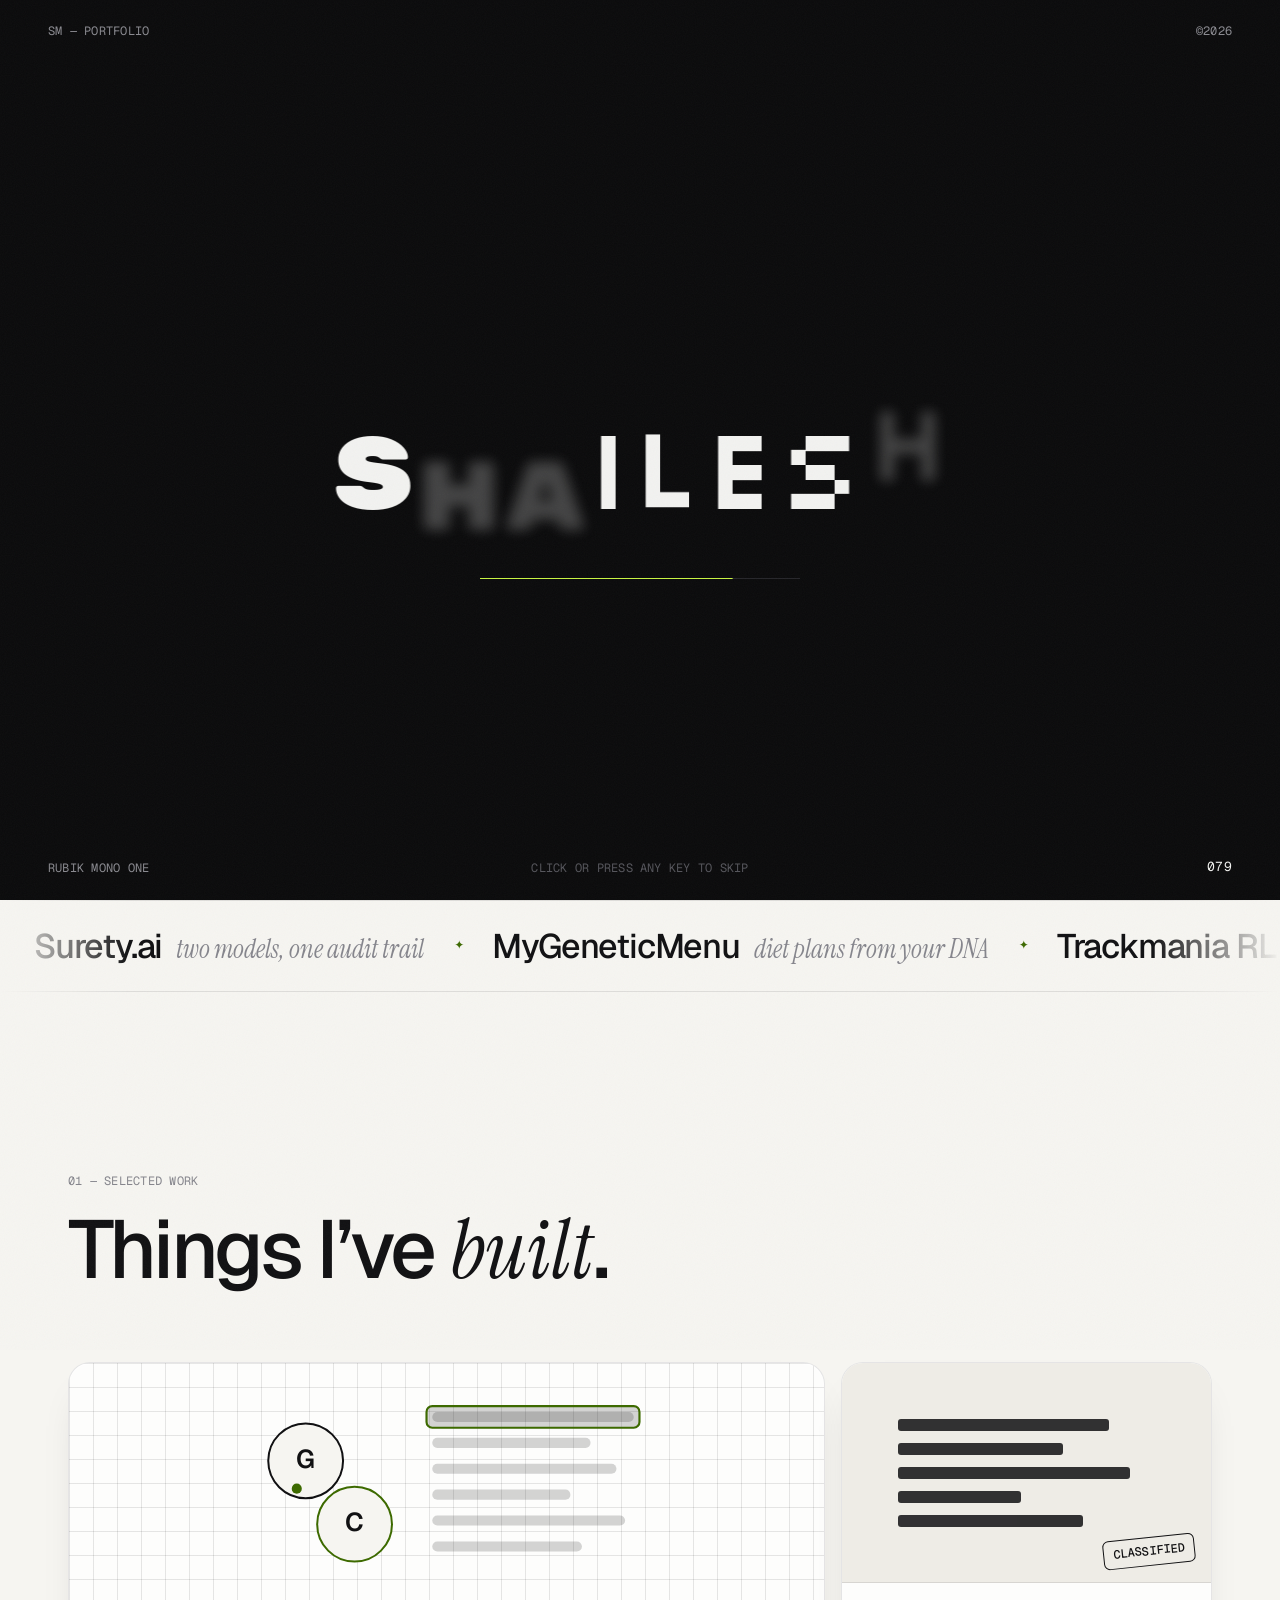
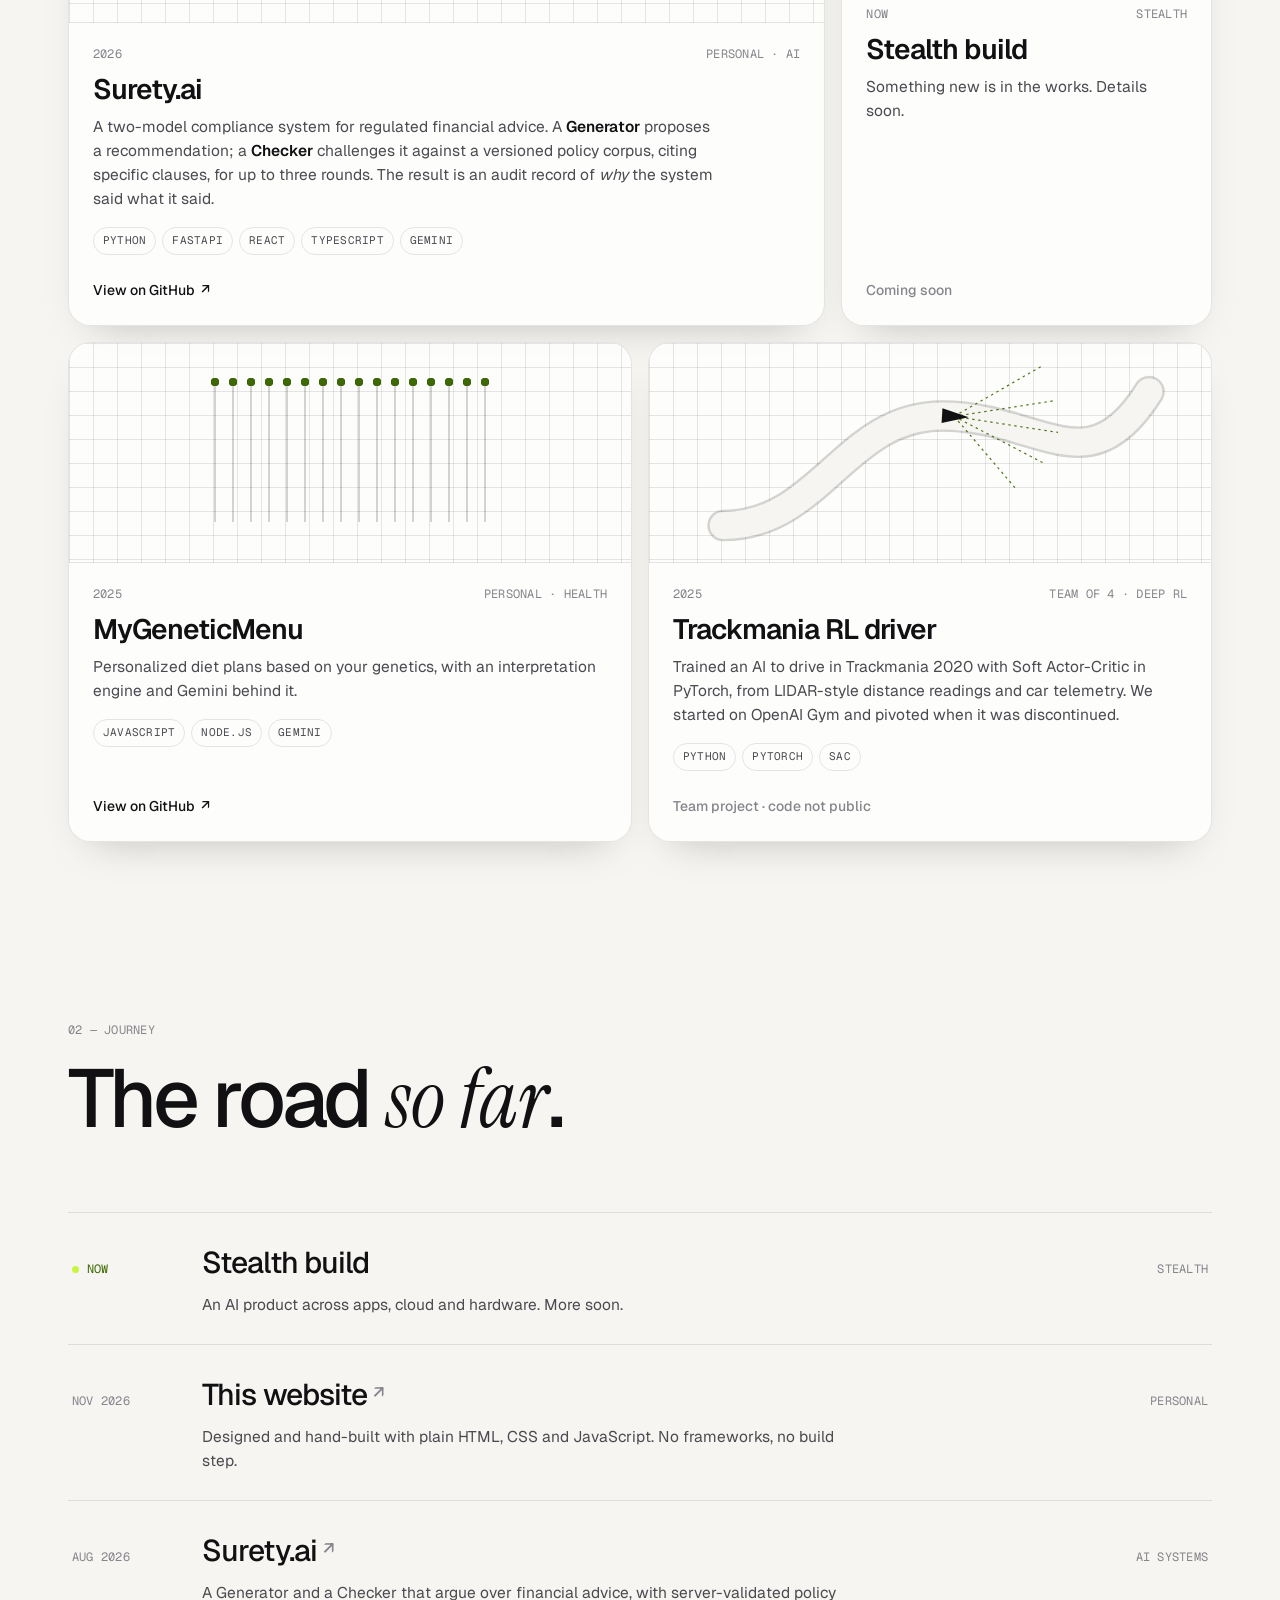
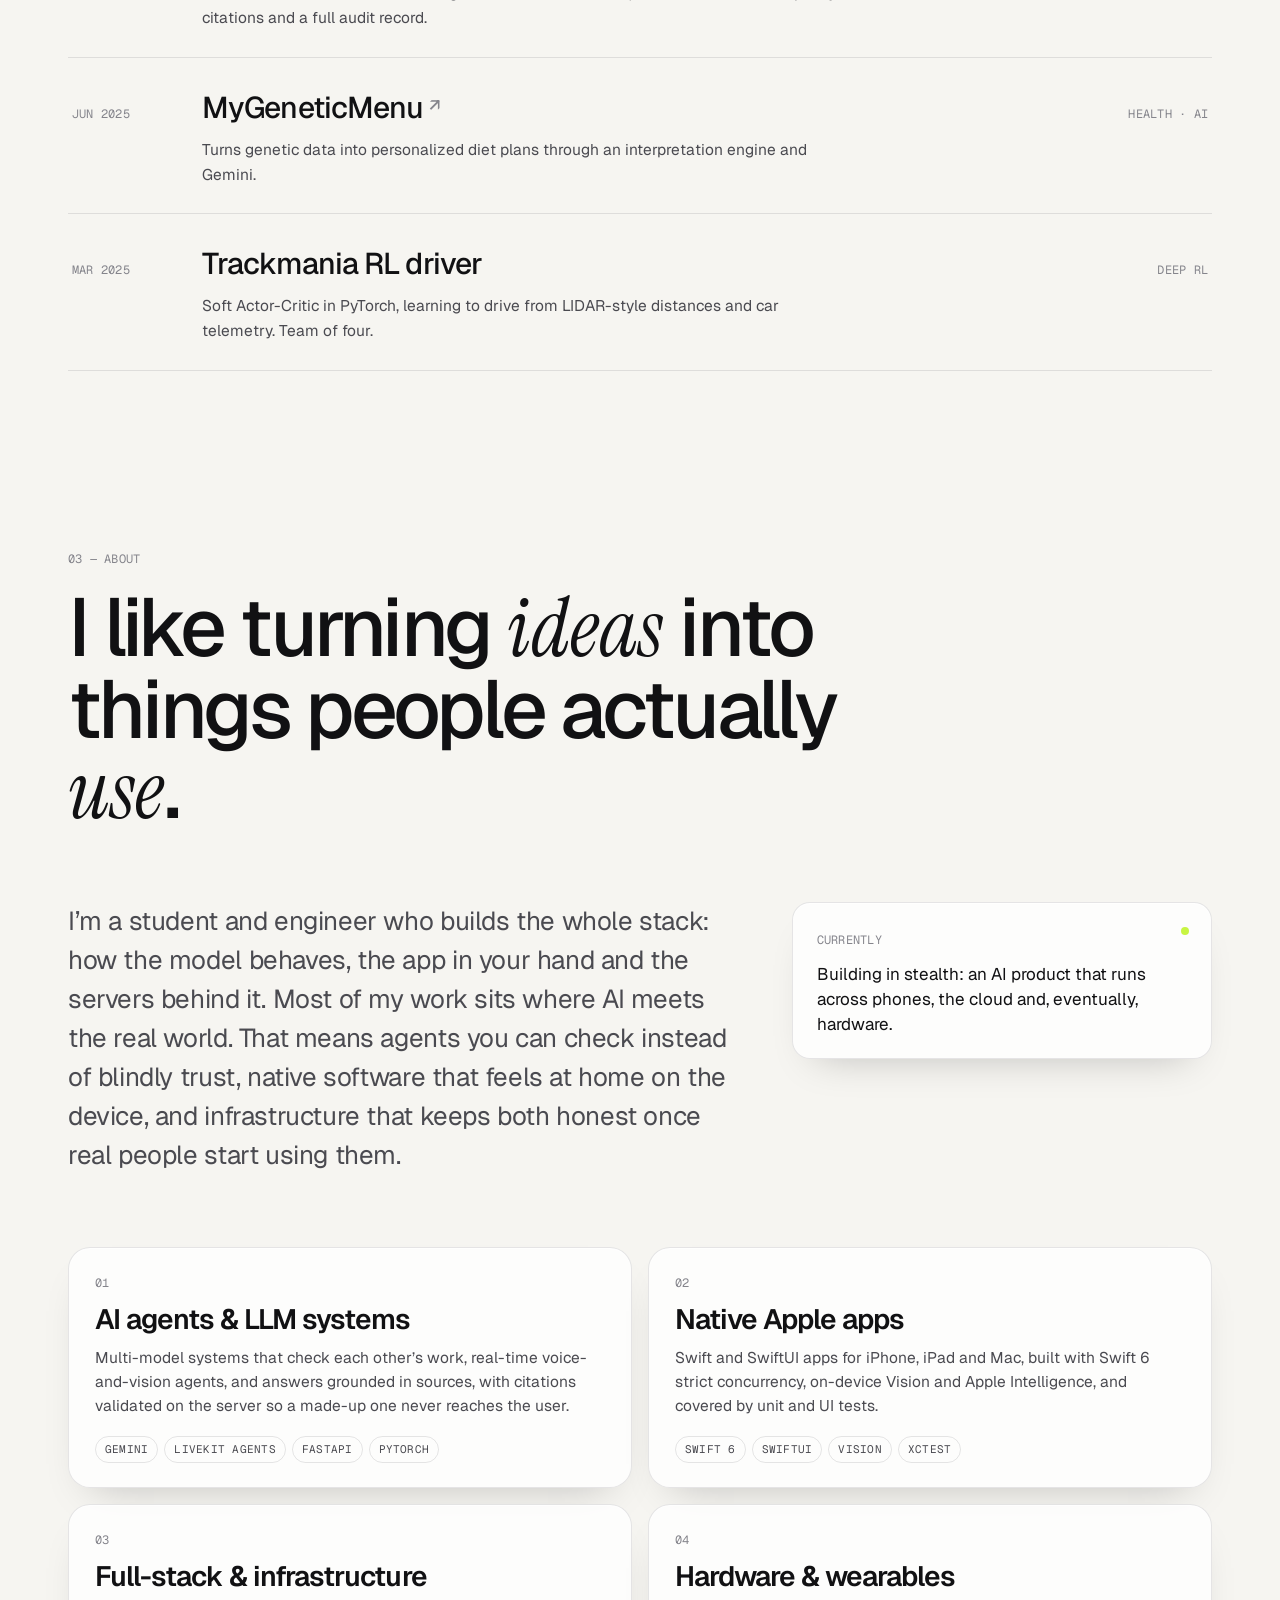
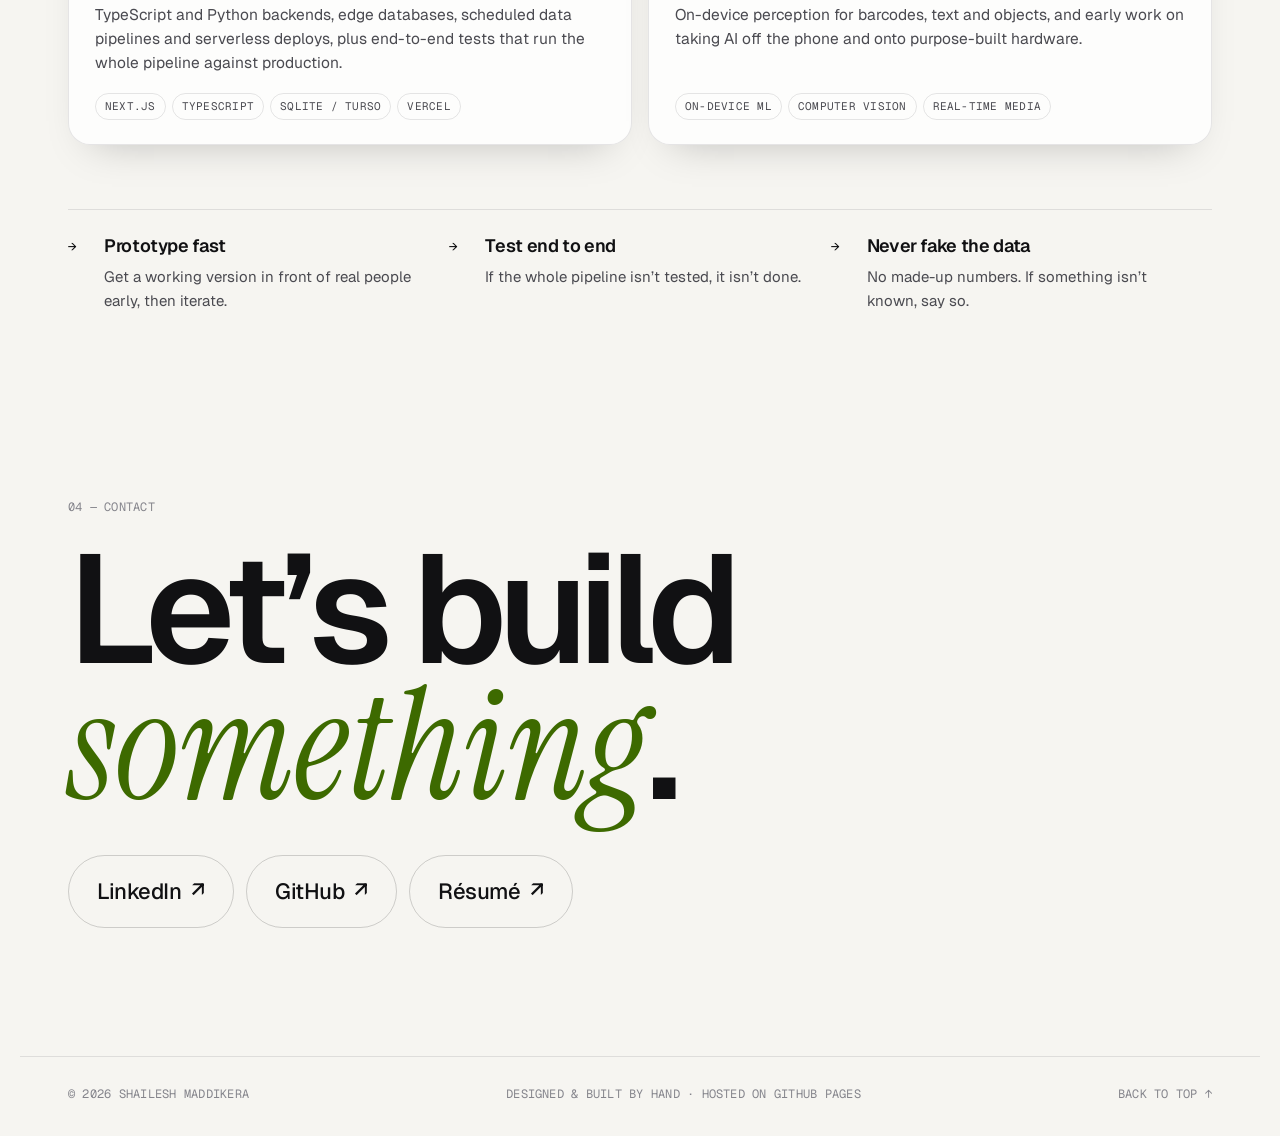
==== index.html @ 92738f97 "Projects banner, real journey, college-level About, smoother letter-by-letter intro Co-Authored-By: " ====
<!doctype html>
<html lang="en">
<head>
  <meta charset="utf-8" />
  <meta name="viewport" content="width=device-width, initial-scale=1, viewport-fit=cover" />
  <title>Shailesh Maddikera — Student &amp; builder</title>
  <meta name="description" content="Shailesh Maddikera is a student and builder: AI agents, native apps and full-stack systems, taken from idea to something real people use." />
  <meta name="theme-color" content="#0b0b0c" media="(prefers-color-scheme: dark)" />
  <meta name="theme-color" content="#f6f5f1" media="(prefers-color-scheme: light)" />
  <link rel="canonical" href="https://shaileshmaddikera.github.io/" />
  <link rel="icon" href="favicon.svg" type="image/svg+xml" />

  <meta property="og:type" content="website" />
  <meta property="og:url" content="https://shaileshmaddikera.github.io/" />
  <meta property="og:title" content="Shailesh Maddikera — Student & builder" />
  <meta property="og:description" content="AI agents, native apps and full-stack systems, taken from idea to something real people use." />
  <meta property="og:image" content="https://shaileshmaddikera.github.io/og.png" />
  <meta name="twitter:card" content="summary_large_image" />

  <script type="application/ld+json">
  {"@context":"https://schema.org","@type":"Person","name":"Shailesh Maddikera","url":"https://shaileshmaddikera.github.io/",
   "sameAs":["https://github.com/ShaileshMaddikera","https://www.linkedin.com/in/shailesh-maddikera/"]}
  </script>

  <!-- Theme before paint (no flash). -->
  <script>
    (function () {
      var t = null;
      try { t = localStorage.getItem('theme'); } catch (e) {}
      if (t === 'light' || t === 'dark') document.documentElement.setAttribute('data-theme', t);
      document.documentElement.classList.add('js');
    })();
  </script>

  <link rel="preconnect" href="https://fonts.googleapis.com" />
  <link rel="preconnect" href="https://fonts.gstatic.com" crossorigin />
  <!-- Site type. -->
  <link rel="stylesheet" href="https://fonts.googleapis.com/css2?family=Geist:wght@300..700&family=Geist+Mono:wght@400;500&family=Instrument+Serif:ital@0;1&display=swap" />
  <!-- Intro faces: only the letters of "Shailesh", so each is a few hundred bytes. -->
  <link rel="stylesheet" href="https://fonts.googleapis.com/css2?family=Bebas+Neue&family=Bungee+Shade&family=Caveat:wght@700&family=Major+Mono+Display&family=Monoton&family=Orbitron:wght@800&family=Pacifico&family=Playfair+Display:ital,wght@1,900&family=Press+Start+2P&family=Rubik+Glitch&family=Silkscreen&family=Syne:wght@800&family=UnifrakturCook:wght@700&family=Space+Grotesk:wght@300&family=Rubik+Mono+One&family=Righteous&display=block&text=Shailesh" />
  <link rel="stylesheet" href="assets/style.css" />
</head>
<body>
  <!-- ───────────── Intro ───────────── -->
  <div class="intro" id="intro" aria-hidden="true">
    <div class="intro-bg"></div>
    <div class="intro-corner tl mono">SM — Portfolio</div>
    <div class="intro-corner tr mono">©2026</div>
    <div class="intro-name" id="introName">Shailesh</div>
    <div class="intro-line"><i id="introLine"></i></div>
    <div class="intro-corner bl mono"><span id="introFont">Loading type</span></div>
    <div class="intro-corner br mono"><span id="introCount">000</span></div>
    <div class="intro-hint mono">Click or press any key to skip</div>
  </div>

  <div class="progress" id="progress" aria-hidden="true"></div>

  <!-- ───────────── Nav ───────────── -->
  <header class="nav" id="nav">
    <button class="logo" id="logo" aria-label="Replay intro" title="Replay intro">
      <span class="logo-mark">SM</span>
    </button>
    <nav class="nav-links" aria-label="Sections">
      <a href="#work">Work</a>
      <a href="#journey">Journey</a>
      <a href="#about">About</a>
      <a href="#contact">Contact</a>
    </nav>
    <div class="nav-actions">
      <button class="kbd-btn mono" id="paletteBtn" aria-label="Open quick menu"><span class="kbd">⌘K</span></button>
      <button class="icon-btn" id="themeBtn" aria-label="Toggle light and dark theme">
        <svg class="i-sun" viewBox="0 0 24 24" aria-hidden="true"><circle cx="12" cy="12" r="4.2"/><path d="M12 2.5v2.2M12 19.3v2.2M4.6 4.6l1.6 1.6M17.8 17.8l1.6 1.6M2.5 12h2.2M19.3 12h2.2M4.6 19.4l1.6-1.6M17.8 6.2l1.6-1.6"/></svg>
        <svg class="i-moon" viewBox="0 0 24 24" aria-hidden="true"><path d="M20 14.5A8.5 8.5 0 0 1 9.5 4a8.5 8.5 0 1 0 10.5 10.5Z"/></svg>
      </button>
    </div>
  </header>

  <main id="top">
    <!-- ───────────── Hero ───────────── -->
    <section class="hero" id="hero">
      <canvas class="hero-dots" id="dots" aria-hidden="true"></canvas>
      <div class="hero-glow" aria-hidden="true"></div>
      <div class="wrap hero-inner">
        <p class="eyebrow mono reveal-hero"><span class="dot-live"></span>Building in stealth</p>
        <h1 class="hero-title">
          <span class="first" id="heroFirst">Shailesh</span>
          <span class="last"><span class="last-inner">Maddikera</span></span>
        </h1>
        <div class="hero-row">
          <p class="hero-lede reveal-hero">
            Student &amp; builder. I make <em>AI agents</em>, <em>native apps</em> and full-stack systems,
            and take them from an idea to something real people use.
          </p>
          <div class="hero-cta reveal-hero">
            <a class="btn btn-solid magnetic" href="#work">See my work <span aria-hidden="true">↓</span></a>
            <a class="btn btn-ghost magnetic" href="https://github.com/ShaileshMaddikera" target="_blank" rel="noopener">GitHub <span aria-hidden="true">↗</span></a>
          </div>
        </div>
      </div>
      <div class="hero-foot wrap mono reveal-hero">
        <span>AI · Apps · Systems</span>
        <span class="scroll-cue" aria-hidden="true"><i></i>Scroll</span>
        <span>Portfolio ’26</span>
      </div>
    </section>

    <!-- ───────────── Projects marquee ───────────── -->
    <div class="marquee" aria-label="Projects">
      <div class="marquee-track">
        <ul><li><a href="#work-surety"><b>Surety.ai</b><span>two models, one audit trail</span></a></li><li><a href="#work-dna"><b>MyGeneticMenu</b><span>diet plans from your DNA</span></a></li><li><a href="#work-rl"><b>Trackmania RL</b><span>an AI that learned to drive</span></a></li><li><a href="#work-stealth"><b>Stealth build</b><span>coming soon</span></a></li><li><a href="#top"><b>This site</b><span>hand-built, no frameworks</span></a></li></ul>
        <ul aria-hidden="true"><li><a tabindex="-1" href="#work-surety"><b>Surety.ai</b><span>two models, one audit trail</span></a></li><li><a tabindex="-1" href="#work-dna"><b>MyGeneticMenu</b><span>diet plans from your DNA</span></a></li><li><a tabindex="-1" href="#work-rl"><b>Trackmania RL</b><span>an AI that learned to drive</span></a></li><li><a tabindex="-1" href="#work-stealth"><b>Stealth build</b><span>coming soon</span></a></li><li><a tabindex="-1" href="#top"><b>This site</b><span>hand-built, no frameworks</span></a></li></ul>
      </div>
    </div>

    <!-- ───────────── Work ───────────── -->
    <section class="section" id="work">
      <div class="wrap">
        <div class="section-head">
          <span class="label mono scramble">01 — Selected work</span>
          <h2 class="section-title reveal">Things I’ve <em>built</em>.</h2>
        </div>

        <div class="bento">
          <!-- Surety.ai -->
          <article class="card card-surety reveal" id="work-surety" data-spot>
            <div class="art art-surety" aria-hidden="true">
              <svg viewBox="0 0 320 180">
                <g class="clauses">
                  <rect x="150" y="34" width="140" height="7" rx="3.5"/>
                  <rect x="150" y="52" width="110" height="7" rx="3.5"/>
                  <rect x="150" y="70" width="128" height="7" rx="3.5"/>
                  <rect x="150" y="88" width="96" height="7" rx="3.5"/>
                  <rect x="150" y="106" width="134" height="7" rx="3.5"/>
                  <rect x="150" y="124" width="104" height="7" rx="3.5"/>
                  <rect class="cite" x="146" y="30" width="148" height="15" rx="4"/>
                </g>
                <circle class="agent g" cx="62" cy="68" r="26"/>
                <circle class="agent c" cx="96" cy="112" r="26"/>
                <text x="62" y="73" class="glyph">G</text>
                <text x="96" y="117" class="glyph">C</text>
                <circle class="ping" r="3.5"><animateMotion dur="2.4s" repeatCount="indefinite" path="M62 68 Q 40 110 96 112 Q 118 70 62 68"/></circle>
              </svg>
            </div>
            <div class="card-body">
              <div class="card-meta mono"><span>2026</span><span>Personal · AI</span></div>
              <h3>Surety.ai</h3>
              <p>A two-model compliance system for regulated financial advice. A <b>Generator</b> proposes a recommendation; a <b>Checker</b> challenges it against a versioned policy corpus, citing specific clauses, for up to three rounds. The result is an audit record of <i>why</i> the system said what it said.</p>
              <ul class="tags mono"><li>Python</li><li>FastAPI</li><li>React</li><li>TypeScript</li><li>Gemini</li></ul>
              <a class="card-link" href="https://github.com/ShaileshMaddikera/Surety.ai" target="_blank" rel="noopener">View on GitHub <span aria-hidden="true">↗</span></a>
            </div>
          </article>

          <!-- Stealth -->
          <article class="card card-stealth reveal" id="work-stealth" data-spot>
            <div class="art art-stealth" aria-hidden="true">
              <div class="redact"><i style="width:82%"></i><i style="width:64%"></i><i style="width:90%"></i><i style="width:48%"></i><i style="width:72%"></i></div>
              <span class="stamp mono">Classified</span>
            </div>
            <div class="card-body">
              <div class="card-meta mono"><span>Now</span><span>Stealth</span></div>
              <h3>Stealth build</h3>
              <p>Something new is in the works. Details soon.</p>
              <span class="card-link muted">Coming soon</span>
            </div>
          </article>

          <!-- MyGeneticMenu -->
          <article class="card card-dna reveal" id="work-dna" data-spot>
            <div class="art art-dna" aria-hidden="true"><div class="helix" id="helix"></div></div>
            <div class="card-body">
              <div class="card-meta mono"><span>2025</span><span>Personal · Health</span></div>
              <h3>MyGeneticMenu</h3>
              <p>Personalized diet plans based on your genetics, with an interpretation engine and Gemini behind it.</p>
              <ul class="tags mono"><li>JavaScript</li><li>Node.js</li><li>Gemini</li></ul>
              <a class="card-link" href="https://github.com/ShaileshMaddikera/MyGeneticMenu" target="_blank" rel="noopener">View on GitHub <span aria-hidden="true">↗</span></a>
            </div>
          </article>

          <!-- Trackmania RL -->
          <article class="card card-rl reveal" id="work-rl" data-spot>
            <div class="art art-rl" aria-hidden="true">
              <svg viewBox="0 0 320 180">
                <path class="track" d="M-10 150 C 70 150, 90 60, 170 60 S 290 120, 340 40"/>
                <path class="track inner" d="M-10 150 C 70 150, 90 60, 170 60 S 290 120, 340 40"/>
                <g class="car">
                  <g class="rays">
                    <line x1="0" y1="0" x2="70" y2="-46"/><line x1="0" y1="0" x2="82" y2="-18"/>
                    <line x1="0" y1="0" x2="86" y2="8"/><line x1="0" y1="0" x2="76" y2="34"/>
                    <line x1="0" y1="0" x2="54" y2="56"/>
                  </g>
                  <path class="body" d="M-10 -6 L 12 0 L -10 6 Z"/>
                  <animateMotion dur="5s" repeatCount="indefinite" rotate="auto" path="M-10 150 C 70 150, 90 60, 170 60 S 290 120, 340 40"/>
                </g>
              </svg>
            </div>
            <div class="card-body">
              <div class="card-meta mono"><span>2025</span><span>Team of 4 · Deep RL</span></div>
              <h3>Trackmania RL driver</h3>
              <p>Trained an AI to drive in Trackmania 2020 with Soft Actor-Critic in PyTorch, from LIDAR-style distance readings and car telemetry. We started on OpenAI Gym and pivoted when it was discontinued.</p>
              <ul class="tags mono"><li>Python</li><li>PyTorch</li><li>SAC</li></ul>
              <span class="card-link muted">Team project · code not public</span>
            </div>
          </article>
        </div>
      </div>
    </section>

    <!-- ───────────── Journey ───────────── -->
    <section class="section" id="journey">
      <div class="wrap">
        <div class="section-head">
          <span class="label mono scramble">02 — Journey</span>
          <h2 class="section-title reveal">The road <em>so far</em>.</h2>
        </div>
        <ol class="timeline">
          <li class="reveal now">
            <span class="t-year mono">Now</span>
            <div class="t-main"><span class="t-title">Stealth build</span><span class="t-desc">An AI product across apps, cloud and hardware. More soon.</span></div>
            <span class="t-kind mono">Stealth</span>
          </li>
          <li class="reveal">
            <span class="t-year mono">Nov 2026</span>
            <div class="t-main"><a class="t-title" href="https://github.com/ShaileshMaddikera/ShaileshMaddikera.github.io" target="_blank" rel="noopener">This website <span aria-hidden="true">↗</span></a><span class="t-desc">Designed and hand-built with plain HTML, CSS and JavaScript. No frameworks, no build step.</span></div>
            <span class="t-kind mono">Personal</span>
          </li>
          <li class="reveal">
            <span class="t-year mono">Aug 2026</span>
            <div class="t-main"><a class="t-title" href="https://github.com/ShaileshMaddikera/Surety.ai" target="_blank" rel="noopener">Surety.ai <span aria-hidden="true">↗</span></a><span class="t-desc">A Generator and a Checker that argue over financial advice, with server-validated policy citations and a full audit record.</span></div>
            <span class="t-kind mono">AI systems</span>
          </li>
          <li class="reveal">
            <span class="t-year mono">Jun 2025</span>
            <div class="t-main"><a class="t-title" href="https://github.com/ShaileshMaddikera/MyGeneticMenu" target="_blank" rel="noopener">MyGeneticMenu <span aria-hidden="true">↗</span></a><span class="t-desc">Turns genetic data into personalized diet plans through an interpretation engine and Gemini.</span></div>
            <span class="t-kind mono">Health · AI</span>
          </li>
          <li class="reveal">
            <span class="t-year mono">Mar 2025</span>
            <div class="t-main"><span class="t-title">Trackmania RL driver</span><span class="t-desc">Soft Actor-Critic in PyTorch, learning to drive from LIDAR-style distances and car telemetry. Team of four.</span></div>
            <span class="t-kind mono">Deep RL</span>
          </li>
        </ol>
      </div>
    </section>

    <!-- ───────────── About ───────────── -->
    <section class="section" id="about">
      <div class="wrap about">
        <div class="section-head">
          <span class="label mono scramble">03 — About</span>
          <h2 class="section-title reveal">I like turning <em>ideas</em> into things people actually <em>use</em>.</h2>
        </div>

        <div class="about-intro">
          <p class="about-text reveal">
            I’m a student and engineer who builds the whole stack: how the model behaves, the app in your hand and the
            servers behind it. Most of my work sits where AI meets the real world. That means agents you can check
            instead of blindly trust, native software that feels at home on the device, and infrastructure that keeps
            both honest once real people start using them.
          </p>
          <div class="now-card reveal">
            <span class="mono">Currently</span>
            <p>Building in stealth: an AI product that runs across phones, the cloud and, eventually, hardware.</p>
            <span class="now-dot" aria-hidden="true"></span>
          </div>
        </div>

        <div class="focus">
          <article class="focus-card reveal" data-spot>
            <span class="mono focus-n">01</span>
            <h3>AI agents &amp; LLM systems</h3>
            <p>Multi-model systems that check each other’s work, real-time voice-and-vision agents, and answers grounded in sources, with citations validated on the server so a made-up one never reaches the user.</p>
            <ul class="tags mono"><li>Gemini</li><li>LiveKit Agents</li><li>FastAPI</li><li>PyTorch</li></ul>
          </article>
          <article class="focus-card reveal" data-spot>
            <span class="mono focus-n">02</span>
            <h3>Native Apple apps</h3>
            <p>Swift and SwiftUI apps for iPhone, iPad and Mac, built with Swift 6 strict concurrency, on-device Vision and Apple Intelligence, and covered by unit and UI tests.</p>
            <ul class="tags mono"><li>Swift 6</li><li>SwiftUI</li><li>Vision</li><li>XCTest</li></ul>
          </article>
          <article class="focus-card reveal" data-spot>
            <span class="mono focus-n">03</span>
            <h3>Full-stack &amp; infrastructure</h3>
            <p>TypeScript and Python backends, edge databases, scheduled data pipelines and serverless deploys, plus end-to-end tests that run the whole pipeline against production.</p>
            <ul class="tags mono"><li>Next.js</li><li>TypeScript</li><li>SQLite / Turso</li><li>Vercel</li></ul>
          </article>
          <article class="focus-card reveal" data-spot>
            <span class="mono focus-n">04</span>
            <h3>Hardware &amp; wearables</h3>
            <p>On-device perception for barcodes, text and objects, and early work on taking AI off the phone and onto purpose-built hardware.</p>
            <ul class="tags mono"><li>On-device ML</li><li>Computer vision</li><li>Real-time media</li></ul>
          </article>
        </div>

        <ol class="principles">
          <li class="reveal"><span class="mono">→</span><div><h3>Prototype fast</h3><p>Get a working version in front of real people early, then iterate.</p></div></li>
          <li class="reveal"><span class="mono">→</span><div><h3>Test end to end</h3><p>If the whole pipeline isn’t tested, it isn’t done.</p></div></li>
          <li class="reveal"><span class="mono">→</span><div><h3>Never fake the data</h3><p>No made-up numbers. If something isn’t known, say so.</p></div></li>
        </ol>
      </div>
    </section>

    <!-- ───────────── Contact ───────────── -->
    <section class="section contact" id="contact">
      <div class="wrap">
        <span class="label mono scramble">04 — Contact</span>
        <h2 class="contact-title reveal">Let’s build<br /><em>something</em>.</h2>
        <div class="contact-links reveal">
          <a class="big-link magnetic" href="https://www.linkedin.com/in/shailesh-maddikera/" target="_blank" rel="noopener">LinkedIn <span aria-hidden="true">↗</span></a>
          <a class="big-link magnetic" href="https://github.com/ShaileshMaddikera" target="_blank" rel="noopener">GitHub <span aria-hidden="true">↗</span></a>
          <a class="big-link magnetic" href="https://shaileshmaddikera.wixsite.com/shailesh-maddikera-o/resume-1" target="_blank" rel="noopener">Résumé <span aria-hidden="true">↗</span></a>
        </div>
      </div>
    </section>
  </main>

  <footer class="footer wrap mono">
    <span>© 2026 Shailesh Maddikera</span>
    <span>Designed &amp; built by hand · Hosted on GitHub Pages</span>
    <a href="#top">Back to top ↑</a>
  </footer>

  <!-- ───────────── Quick menu (⌘K) ───────────── -->
  <dialog class="palette" id="palette" aria-label="Quick menu">
    <div class="palette-box">
      <input id="paletteInput" class="palette-input" type="text" placeholder="Jump to…" autocomplete="off" spellcheck="false" aria-label="Search actions" />
      <ul id="paletteList" class="palette-list" role="listbox"></ul>
      <div class="palette-foot mono"><span>↑↓ to move</span><span>↵ to open</span><span>esc to close</span></div>
    </div>
  </dialog>

  <script src="assets/main.js" defer></script>
</body>
</html>
---- assets/style.css ----
/* ─────────────────────────── Tokens ─────────────────────────── */
:root {
  --bg: #f6f5f1;
  --bg-2: #eeece6;
  --card: #ffffffcc;
  --ink: #111113;
  --ink-2: #4a4a50;
  --muted: #85858c;
  --line: rgba(17, 17, 19, 0.1);
  --line-2: rgba(17, 17, 19, 0.18);
  --accent: #3d6a00;
  --accent-ink: #f6f5f1;
  --accent-bright: #c8f542;
  --dot: 17, 17, 19;
  --glow: rgba(200, 245, 66, 0.35);
  --shadow: 0 1px 0 rgba(255,255,255,.6) inset, 0 20px 40px -24px rgba(0,0,0,.25);

  --sans: "Geist", ui-sans-serif, system-ui, -apple-system, "Segoe UI", sans-serif;
  --mono: "Geist Mono", ui-monospace, "SF Mono", Menlo, monospace;
  --serif: "Instrument Serif", ui-serif, Georgia, serif;

  --gutter: clamp(16px, 4vw, 48px);
  --max: 1240px;
  --ease: cubic-bezier(.2, .7, .1, 1);
  --ease-in-out: cubic-bezier(.76, 0, .24, 1);
  color-scheme: light;
}
@media (prefers-color-scheme: dark) {
  :root:not([data-theme="light"]) {
    --bg: #0b0b0c; --bg-2: #121214; --card: #141416cc;
    --ink: #ededee; --ink-2: #b4b4ba; --muted: #78787f;
    --line: rgba(255,255,255,.08); --line-2: rgba(255,255,255,.16);
    --accent: #c8f542; --accent-ink: #0b0b0c;
    --dot: 237, 237, 238; --glow: rgba(200, 245, 66, 0.16);
    --shadow: 0 1px 0 rgba(255,255,255,.04) inset, 0 30px 60px -30px rgba(0,0,0,.8);
    color-scheme: dark;
  }
}
:root[data-theme="dark"] {
  --bg: #0b0b0c; --bg-2: #121214; --card: #141416cc;
  --ink: #ededee; --ink-2: #b4b4ba; --muted: #78787f;
  --line: rgba(255,255,255,.08); --line-2: rgba(255,255,255,.16);
  --accent: #c8f542; --accent-ink: #0b0b0c;
  --dot: 237, 237, 238; --glow: rgba(200, 245, 66, 0.16);
  --shadow: 0 1px 0 rgba(255,255,255,.04) inset, 0 30px 60px -30px rgba(0,0,0,.8);
  color-scheme: dark;
}

/* ─────────────────────────── Base ─────────────────────────── */
*, *::before, *::after { box-sizing: border-box; }
html { -webkit-text-size-adjust: 100%; scroll-behavior: smooth; }
body {
  margin: 0;
  background: var(--bg);
  color: var(--ink);
  font: 400 17px/1.6 var(--sans);
  -webkit-font-smoothing: antialiased;
  text-rendering: optimizeLegibility;
  overflow-x: hidden;
  transition: background-color .5s var(--ease), color .5s var(--ease);
}
html.js.intro-on body { overflow: hidden; }
::selection { background: var(--accent-bright); color: #0b0b0c; }
a { color: inherit; text-decoration: none; }
em { font-family: var(--serif); font-style: italic; font-weight: 400; letter-spacing: 0; }
button { font: inherit; color: inherit; background: none; border: 0; padding: 0; cursor: pointer; }
:focus-visible { outline: 2px solid var(--accent); outline-offset: 3px; border-radius: 6px; }
.mono { font-family: var(--mono); font-size: 12px; letter-spacing: .02em; text-transform: uppercase; }
.wrap { width: 100%; max-width: var(--max); margin: 0 auto; padding: 0 var(--gutter); }
.muted { color: var(--muted); }

/* Grain over everything, very faint. */
body::after {
  content: ""; position: fixed; inset: -50%; pointer-events: none; z-index: 100; opacity: .035;
  background-image: url("data:image/svg+xml,%3Csvg xmlns='http://www.w3.org/2000/svg' width='160' height='160'%3E%3Cfilter id='n'%3E%3CfeTurbulence type='fractalNoise' baseFrequency='.9' numOctaves='3' stitchTiles='stitch'/%3E%3C/filter%3E%3Crect width='100%25' height='100%25' filter='url(%23n)'/%3E%3C/svg%3E");
}

/* ─────────────────────────── Intro ─────────────────────────── */
.intro { display: none; }
html.js .intro {
  display: block; position: fixed; inset: 0; z-index: 90; cursor: pointer;
  color: #f2f2f0;
}
.intro-bg { position: absolute; inset: 0; background: #0b0b0c; transform-origin: top; }
.intro-name {
  position: absolute; left: 50%; top: 50%; transform: translate(-50%, -50%);
  font-size: clamp(56px, 13vw, 200px); line-height: 1; white-space: nowrap;
  font-family: var(--sans); font-weight: 600; letter-spacing: -.045em;
  will-change: transform;
}
.intro-name .ch {
  display: inline-block; white-space: pre;
  transition: font-size .35s var(--ease), letter-spacing .35s var(--ease), color .45s var(--ease);
}
.intro-line { position: absolute; left: 50%; top: calc(50% + clamp(56px, 10vw, 150px)); width: min(320px, 50vw); height: 1px; transform: translateX(-50%); background: #26262a; overflow: hidden; }
.intro-line i { position: absolute; inset: 0; background: #c8f542; transform-origin: left; transform: scaleX(0); transition: transform .35s var(--ease); }
.intro.leaving .intro-line { opacity: 0; transition: opacity .3s; }
.intro-corner { position: absolute; color: #8a8a90; }
.intro-corner.tl { top: 22px; left: var(--gutter); }
.intro-corner.tr { top: 22px; right: var(--gutter); }
.intro-corner.bl { bottom: 22px; left: var(--gutter); }
.intro-corner.br { bottom: 22px; right: var(--gutter); font-size: 13px; color: #f2f2f0; }
.intro-hint {
  position: absolute; bottom: 22px; left: 50%; transform: translateX(-50%); color: #55555b;
  white-space: nowrap; opacity: 0; animation: fadeIn .6s 1.2s forwards;
}
@media (max-width: 560px) { .intro-hint { display: none; } }
.intro.leaving .intro-corner, .intro.leaving .intro-hint { opacity: 0; transition: opacity .3s; }
@keyframes fadeIn { to { opacity: 1; } }

/* ─────────────────────────── Progress + Nav ─────────────────────────── */
.progress {
  position: fixed; top: 0; left: 0; height: 2px; width: 100%; z-index: 60;
  background: var(--accent); transform-origin: left; transform: scaleX(0);
}
.nav {
  position: fixed; top: 0; left: 0; right: 0; z-index: 50;
  display: flex; align-items: center; justify-content: space-between; gap: 16px;
  padding: 14px var(--gutter);
  transition: background-color .3s, border-color .3s, transform .5s var(--ease);
  border-bottom: 1px solid transparent;
}
.nav.scrolled {
  background: color-mix(in srgb, var(--bg) 72%, transparent);
  -webkit-backdrop-filter: saturate(160%) blur(14px); backdrop-filter: saturate(160%) blur(14px);
  border-bottom-color: var(--line);
}
html.js.intro-on .nav { transform: translateY(-110%); }
.logo-mark {
  display: grid; place-items: center; width: 38px; height: 38px; border-radius: 11px;
  background: var(--ink); color: var(--bg); font-weight: 700; font-size: 14px; letter-spacing: -.02em;
  transition: transform .4s var(--ease), border-radius .4s var(--ease);
}
.logo:hover .logo-mark { transform: rotate(-8deg) scale(1.06); border-radius: 50%; }
.nav-links { display: flex; gap: 4px; padding: 4px; border: 1px solid var(--line); border-radius: 999px; background: color-mix(in srgb, var(--bg) 60%, transparent); }
.nav-links a { padding: 7px 14px; border-radius: 999px; font-size: 14px; color: var(--ink-2); transition: color .2s, background-color .2s; }
.nav-links a:hover, .nav-links a.active { color: var(--ink); background: var(--bg-2); }
.nav-actions { display: flex; gap: 8px; align-items: center; }
.icon-btn, .kbd-btn {
  height: 38px; min-width: 38px; display: grid; place-items: center; border-radius: 11px;
  border: 1px solid var(--line); transition: border-color .2s, background-color .2s;
}
.kbd-btn { padding: 0 10px; color: var(--ink-2); }
.icon-btn:hover, .kbd-btn:hover { border-color: var(--line-2); background: var(--bg-2); }
.icon-btn svg { width: 18px; height: 18px; fill: none; stroke: currentColor; stroke-width: 1.6; stroke-linecap: round; }
.i-moon { display: none; }
:root[data-theme="dark"] .i-sun { display: none; }
:root[data-theme="dark"] .i-moon { display: block; }
@media (prefers-color-scheme: dark) {
  :root:not([data-theme="light"]) .i-sun { display: none; }
  :root:not([data-theme="light"]) .i-moon { display: block; }
}
@media (max-width: 720px) {
  .nav-links { display: none; }
  .kbd-btn .kbd { display: none; }
  .kbd-btn::after { content: "Menu"; font-family: var(--sans); text-transform: none; font-size: 14px; letter-spacing: 0; }
}

/* ─────────────────────────── Hero ─────────────────────────── */
.hero {
  position: relative; min-height: 100svh; display: flex; flex-direction: column; justify-content: flex-end;
  padding: 120px 0 28px; overflow: hidden; isolation: isolate;
}
.hero-dots { position: absolute; inset: 0; width: 100%; height: 100%; z-index: -2; }
.hero-glow {
  position: absolute; z-index: -1; width: 60vmax; height: 60vmax; border-radius: 50%;
  left: var(--gx, 70%); top: var(--gy, 30%); transform: translate(-50%, -50%);
  background: radial-gradient(closest-side, var(--glow), transparent);
  transition: left 1.2s var(--ease), top 1.2s var(--ease);
  pointer-events: none;
}
.eyebrow { display: inline-flex; align-items: center; gap: 10px; color: var(--ink-2); margin: 0 0 18px; }
.dot-live { width: 8px; height: 8px; border-radius: 50%; background: var(--accent-bright); box-shadow: 0 0 0 0 var(--accent-bright); animation: pulse 2.2s infinite; }
@keyframes pulse { 0% { box-shadow: 0 0 0 0 rgba(200,245,66,.6); } 70% { box-shadow: 0 0 0 10px rgba(200,245,66,0); } 100% { box-shadow: 0 0 0 0 rgba(200,245,66,0); } }
.hero-title {
  margin: 0; font-weight: 600; letter-spacing: -.045em; line-height: .9;
  font-size: clamp(64px, 13.4vw, 196px);
  display: flex; flex-wrap: wrap; column-gap: .22em;
}
.hero-title .first, .hero-title .last { display: inline-block; }
.hero-title .last { overflow: hidden; padding-bottom: .06em; margin-bottom: -.06em; }
.hero-title .last-inner { display: inline-block; color: var(--muted); }
html.js.intro-on .hero-title .first { visibility: hidden; }
html.js .hero-title .last-inner { transform: translateY(105%); transition: transform 1s var(--ease); }
html.js.hero-in .hero-title .last-inner { transform: none; }
.hero-row { display: flex; justify-content: space-between; align-items: flex-end; gap: 32px; margin-top: 36px; flex-wrap: wrap; }
.hero-lede { max-width: 30ch; margin: 0; font-size: clamp(19px, 2vw, 24px); line-height: 1.35; color: var(--ink-2); letter-spacing: -.01em; }
.hero-lede em { color: var(--ink); font-size: 1.1em; }
.hero-cta { display: flex; gap: 10px; flex-wrap: wrap; }
.hero-foot { display: flex; justify-content: space-between; align-items: center; margin-top: 56px; color: var(--muted); }
.scroll-cue { display: inline-flex; align-items: center; gap: 10px; }
.scroll-cue i { width: 1px; height: 28px; background: var(--line-2); position: relative; overflow: hidden; }
.scroll-cue i::after { content: ""; position: absolute; left: 0; top: -40%; width: 1px; height: 40%; background: var(--ink); animation: drip 1.8s var(--ease-in-out) infinite; }
@keyframes drip { to { top: 100%; } }
html.js .reveal-hero { opacity: 0; transform: translateY(14px); transition: opacity .8s var(--ease), transform .8s var(--ease); }
html.js.hero-in .reveal-hero { opacity: 1; transform: none; }
html.js.hero-in .hero-row .reveal-hero:nth-child(2) { transition-delay: .08s; }
html.js.hero-in .hero-foot { transition-delay: .2s; }
@media (max-width: 560px) { .hero-foot > span:last-child { display: none; } }

/* Buttons */
.btn {
  display: inline-flex; align-items: center; gap: 8px; height: 48px; padding: 0 20px; border-radius: 999px;
  font-size: 15px; font-weight: 500; transition: background-color .25s, color .25s, border-color .25s, transform .35s var(--ease);
  will-change: transform;
}
.btn-solid { background: var(--ink); color: var(--bg); }
.btn-solid:hover { background: var(--accent); color: var(--accent-ink); }
.btn-ghost { border: 1px solid var(--line-2); }
.btn-ghost:hover { border-color: var(--ink); }

/* ─────────────────────────── Marquee ─────────────────────────── */
.marquee {
  border-block: 1px solid var(--line); overflow: hidden; padding: 18px 0;
  -webkit-mask-image: linear-gradient(90deg, transparent, #000 10%, #000 90%, transparent);
          mask-image: linear-gradient(90deg, transparent, #000 10%, #000 90%, transparent);
}
.marquee-track { display: flex; width: max-content; animation: marquee 48s linear infinite; }
.marquee:hover .marquee-track { animation-play-state: paused; }
.marquee ul { display: flex; list-style: none; margin: 0; padding: 0; }
.marquee li { position: relative; padding: 0 34px; white-space: nowrap; }
.marquee li::after { content: "✦"; position: absolute; right: -6px; top: 50%; transform: translateY(-50%); font-size: 12px; color: var(--accent); }
.marquee a { display: inline-flex; align-items: baseline; gap: 14px; transition: opacity .3s; }
.marquee b { font-size: clamp(22px, 3vw, 34px); letter-spacing: -.035em; font-weight: 500; color: var(--ink); }
.marquee a span { font-family: var(--serif); font-style: italic; font-size: clamp(18px, 2.2vw, 26px); color: var(--muted); transition: color .3s; }
.marquee:hover a { opacity: .45; }
.marquee a:hover { opacity: 1; }
.marquee a:hover span { color: var(--accent); }
@keyframes marquee { to { transform: translateX(-50%); } }

/* ─────────────────────────── Sections ─────────────────────────── */
.section { padding: clamp(96px, 14vw, 180px) 0 0; scroll-margin-top: 40px; }
.section-head { display: grid; gap: 18px; margin-bottom: clamp(40px, 6vw, 72px); }
.label { color: var(--muted); }
.section-title { margin: 0; font-size: clamp(40px, 6.4vw, 92px); font-weight: 500; letter-spacing: -.045em; line-height: .98; max-width: 16ch; }
.section-title em, .contact-title em { color: var(--accent); }
:root:not([data-theme="dark"]) .section-title em { color: var(--ink); }
@media (prefers-color-scheme: dark) { :root:not([data-theme="light"]) .section-title em { color: var(--accent); } }

html.js .reveal { opacity: 0; transform: translateY(28px); transition: opacity 1s var(--ease), transform 1s var(--ease); transition-delay: var(--d, 0s); }
html.js .reveal.in { opacity: 1; transform: none; }

/* ─────────────────────────── Bento ─────────────────────────── */
.bento { display: grid; grid-template-columns: repeat(6, 1fr); gap: 16px; }
.card {
  position: relative; display: flex; flex-direction: column; overflow: hidden;
  border: 1px solid var(--line); border-radius: 22px; background: var(--card); box-shadow: var(--shadow);
  transition: border-color .3s, transform .6s var(--ease);
}
.card::before {
  content: ""; position: absolute; inset: 0; pointer-events: none; opacity: 0; transition: opacity .3s;
  background: radial-gradient(420px circle at var(--mx, 50%) var(--my, 50%), var(--glow), transparent 60%);
}
.card:hover { border-color: var(--line-2); }
.card:hover::before { opacity: 1; }
.card-surety { grid-column: span 4; }
.card-stealth { grid-column: span 2; }
.card-dna, .card-rl { grid-column: span 3; }
@media (max-width: 960px) { .card-surety, .card-stealth, .card-dna, .card-rl { grid-column: span 6; } }

.art { position: relative; height: 220px; border-bottom: 1px solid var(--line); overflow: hidden;
  background:
    linear-gradient(var(--line) 1px, transparent 1px) 0 0 / 24px 24px,
    linear-gradient(90deg, var(--line) 1px, transparent 1px) 0 0 / 24px 24px; }
.card-surety .art { height: 260px; }
.art svg { position: absolute; inset: 0; width: 100%; height: 100%; }
.card-body { padding: 22px 24px 24px; display: flex; flex-direction: column; gap: 10px; flex: 1; }
.card-meta { display: flex; justify-content: space-between; color: var(--muted); }
.card h3 { margin: 0; font-size: 28px; font-weight: 600; letter-spacing: -.035em; line-height: 1.1; }
.card p { margin: 0; color: var(--ink-2); font-size: 15.5px; line-height: 1.55; max-width: 62ch; }
.card p b { color: var(--ink); font-weight: 600; }
.tags { display: flex; flex-wrap: wrap; gap: 6px; list-style: none; padding: 0; margin: 6px 0 0; }
.tags li { padding: 4px 9px; border: 1px solid var(--line); border-radius: 999px; color: var(--ink-2); font-size: 11px; }
.card-link { margin-top: auto; padding-top: 14px; font-size: 14px; font-weight: 500; display: inline-flex; gap: 6px; align-items: center; width: fit-content; }
a.card-link { background: linear-gradient(currentColor, currentColor) 0 100% / 0 1px no-repeat; transition: background-size .4s var(--ease); }
a.card-link:hover { background-size: 100% 1px; }

/* Art: Surety */
.art-surety .clauses rect { fill: var(--line-2); }
.art-surety .cite { fill: none; stroke: var(--accent); stroke-width: 1.5; animation: cite 6s var(--ease-in-out) infinite; }
@keyframes cite { 0%, 12% { transform: translateY(0); } 20%, 37% { transform: translateY(36px); } 45%, 62% { transform: translateY(72px); } 70%, 87% { transform: translateY(18px); } 95%, 100% { transform: translateY(0); } }
.art-surety .agent { fill: var(--bg); stroke: var(--ink); stroke-width: 1.4; }
.art-surety .agent.c { stroke: var(--accent); }
.art-surety .glyph { font: 600 18px var(--sans); fill: var(--ink); text-anchor: middle; }
.art-surety .ping { fill: var(--accent); }

/* Art: Stealth */
.art-stealth { display: grid; place-items: center; background: var(--bg-2); }
.redact { width: 70%; display: grid; gap: 12px; }
.redact i { display: block; height: 12px; border-radius: 3px; background: var(--ink); opacity: .85; position: relative; overflow: hidden; }
.redact i::after { content: ""; position: absolute; inset: 0; background: linear-gradient(90deg, transparent, rgba(200,245,66,.55), transparent); transform: translateX(-100%); animation: sweep 2.8s var(--ease-in-out) infinite; }
.redact i:nth-child(2)::after { animation-delay: .2s; } .redact i:nth-child(3)::after { animation-delay: .4s; }
.redact i:nth-child(4)::after { animation-delay: .6s; } .redact i:nth-child(5)::after { animation-delay: .8s; }
@keyframes sweep { to { transform: translateX(100%); } }
.stamp {
  position: absolute; right: 16px; bottom: 16px; padding: 4px 9px; border: 1.5px solid var(--accent); color: var(--accent);
  border-radius: 6px; transform: rotate(-6deg); font-weight: 500;
}
:root:not([data-theme="dark"]) .stamp { color: var(--ink); border-color: var(--ink); }
@media (prefers-color-scheme: dark) { :root:not([data-theme="light"]) .stamp { color: var(--accent); border-color: var(--accent); } }

/* Art: DNA helix (rows built by JS) */
.art-dna { display: grid; place-items: center; }
.helix { display: flex; gap: 12px; height: 150px; align-items: center; }
.helix .rung { position: relative; width: 6px; height: 150px; }
.helix .rung b {
  position: absolute; left: 0; width: 8px; height: 8px; margin-left: -1px; border-radius: 50%;
  animation: strand 2.6s ease-in-out infinite alternate; animation-delay: var(--delay);
}
.helix .rung b:first-child { background: var(--ink); }
.helix .rung b:last-child { background: var(--accent); animation-direction: alternate-reverse; }
.helix .rung i { position: absolute; left: 2px; width: 2px; top: 6px; bottom: 6px; background: var(--line-2); transform-origin: center; animation: bridge 1.3s ease-in-out infinite alternate; animation-delay: var(--delay); }
@keyframes strand { from { top: 0; transform: scale(.7); } to { top: 142px; transform: scale(1.15); } }
@keyframes bridge { from { transform: scaleY(1); } to { transform: scaleY(.05); } }

/* Art: RL */
.art-rl .track { fill: none; stroke: var(--line-2); stroke-width: 26; stroke-linecap: round; }
.art-rl .track.inner { stroke: var(--bg); stroke-width: 22; }
.art-rl .rays line { stroke: var(--accent); stroke-width: 1; stroke-dasharray: 2 3; opacity: .9; animation: rays 1.2s ease-in-out infinite alternate; }
.art-rl .body { fill: var(--ink); }
@keyframes rays { from { opacity: .25; } to { opacity: .95; } }

/* ─────────────────────────── Timeline ─────────────────────────── */
.timeline { list-style: none; margin: 0; padding: 0; border-top: 1px solid var(--line); }
.timeline li {
  display: grid; grid-template-columns: 110px 1fr auto; gap: 20px; align-items: baseline;
  padding: 26px 4px; border-bottom: 1px solid var(--line); position: relative;
  transition: padding-left .5s var(--ease), color .3s;
}
.timeline li::before { content: ""; position: absolute; left: 0; top: 50%; width: 8px; height: 8px; margin-top: -4px; border-radius: 50%; background: var(--accent); transform: scale(0); transition: transform .4s var(--ease); }
.timeline li:hover { padding-left: 24px; }
.timeline li:hover::before { transform: scale(1); }
.t-year { color: var(--muted); }
.t-main { display: grid; gap: 6px; }
.t-title { font-size: clamp(20px, 2.4vw, 30px); letter-spacing: -.03em; font-weight: 500; width: fit-content; }
a.t-title { background: linear-gradient(currentColor, currentColor) 0 100% / 0 1px no-repeat; transition: background-size .4s var(--ease); }
a.t-title:hover { background-size: 100% 1px; }
.t-title span { font-size: .6em; color: var(--muted); vertical-align: .3em; }
.t-desc { color: var(--ink-2); font-size: 15.5px; max-width: 64ch; }
.timeline li.now .t-year { color: var(--accent); }
.timeline li.now .t-year::before { content: ""; display: inline-block; width: 7px; height: 7px; border-radius: 50%; background: var(--accent-bright); margin-right: 8px; animation: pulse 2.2s infinite; }
.t-kind { color: var(--muted); }
@media (max-width: 640px) { .timeline li { grid-template-columns: 1fr; gap: 8px; } .t-kind { display: none; } }

/* ─────────────────────────── About ─────────────────────────── */
.about-intro { display: grid; grid-template-columns: 1.6fr 1fr; gap: clamp(24px, 4vw, 56px); align-items: start; margin-bottom: clamp(40px, 6vw, 72px); }
.about-text { margin: 0; font-size: clamp(20px, 2.1vw, 26px); line-height: 1.5; color: var(--ink-2); letter-spacing: -.015em; }
.now-card { position: relative; padding: 22px 24px; border: 1px solid var(--line); border-radius: 18px; background: var(--card); box-shadow: var(--shadow); }
.now-card > .mono { color: var(--muted); }
.now-card p { margin: 10px 0 0; font-size: 17px; line-height: 1.45; }
.now-dot { position: absolute; top: 24px; right: 22px; width: 8px; height: 8px; border-radius: 50%; background: var(--accent-bright); animation: pulse 2.2s infinite; }
.focus { display: grid; grid-template-columns: repeat(2, 1fr); gap: 16px; }
.focus-card {
  position: relative; overflow: hidden; display: flex; flex-direction: column; gap: 10px;
  padding: 26px 26px 24px; border: 1px solid var(--line); border-radius: 22px; background: var(--card); box-shadow: var(--shadow);
  transition: border-color .3s;
}
.focus-card::before { content: ""; position: absolute; inset: 0; pointer-events: none; opacity: 0; transition: opacity .3s;
  background: radial-gradient(380px circle at var(--mx, 50%) var(--my, 50%), var(--glow), transparent 60%); }
.focus-card:hover { border-color: var(--line-2); }
.focus-card:hover::before { opacity: 1; }
.focus-n { color: var(--accent); }
:root:not([data-theme="dark"]) .focus-n { color: var(--muted); }
@media (prefers-color-scheme: dark) { :root:not([data-theme="light"]) .focus-n { color: var(--accent); } }
.focus-card h3 { margin: 0; font-size: clamp(22px, 2.2vw, 28px); letter-spacing: -.035em; font-weight: 600; line-height: 1.15; }
.focus-card p { margin: 0; color: var(--ink-2); font-size: 15.5px; line-height: 1.55; }
.focus-card .tags { margin-top: auto; padding-top: 8px; }
.principles { list-style: none; margin: clamp(40px, 6vw, 64px) 0 0; padding: 0; display: grid; grid-template-columns: repeat(3, 1fr); gap: 0; border-top: 1px solid var(--line); }
.principles li { display: grid; grid-template-columns: 28px 1fr; gap: 8px; padding: 22px 20px 0 0; }
.principles li > .mono { color: var(--accent); padding-top: 3px; font-size: 14px; }
:root:not([data-theme="dark"]) .principles li > .mono { color: var(--ink); }
@media (prefers-color-scheme: dark) { :root:not([data-theme="light"]) .principles li > .mono { color: var(--accent); } }
.principles h3 { margin: 0 0 4px; font-size: 18px; letter-spacing: -.02em; font-weight: 600; }
.principles p { margin: 0; color: var(--ink-2); font-size: 15px; }
@media (max-width: 860px) {
  .about-intro, .focus { grid-template-columns: 1fr; }
  .principles { grid-template-columns: 1fr; }
}

/* ─────────────────────────── Contact ─────────────────────────── */
.contact { padding-bottom: clamp(80px, 10vw, 140px); }
.contact-title { margin: 22px 0 40px; font-size: clamp(64px, 12vw, 180px); font-weight: 600; letter-spacing: -.055em; line-height: .88; }
.contact-links { display: flex; flex-wrap: wrap; gap: 12px; }
.big-link {
  display: inline-flex; align-items: center; gap: 10px; padding: 18px 28px; border-radius: 999px;
  border: 1px solid var(--line-2); font-size: clamp(18px, 2vw, 22px); font-weight: 500; letter-spacing: -.02em;
  transition: background-color .3s, color .3s, border-color .3s, transform .35s var(--ease);
}
.big-link:hover { background: var(--accent); border-color: var(--accent); color: var(--accent-ink); }

/* ─────────────────────────── Footer ─────────────────────────── */
.footer { display: flex; justify-content: space-between; gap: 16px; flex-wrap: wrap; padding-top: 28px; padding-bottom: 32px; border-top: 1px solid var(--line); color: var(--muted); }
.footer a:hover { color: var(--ink); }

/* ─────────────────────────── Palette ─────────────────────────── */
.palette { padding: 0; border: 0; background: transparent; width: min(560px, calc(100vw - 32px)); margin: 14vh auto auto; color: var(--ink); }
.palette::backdrop { background: rgba(0,0,0,.45); -webkit-backdrop-filter: blur(4px); backdrop-filter: blur(4px); }
.palette[open] .palette-box { animation: pop .25s var(--ease); }
@keyframes pop { from { opacity: 0; transform: translateY(8px) scale(.98); } }
.palette-box { background: var(--bg); border: 1px solid var(--line-2); border-radius: 18px; overflow: hidden; box-shadow: 0 40px 80px -20px rgba(0,0,0,.5); }
.palette-input { width: 100%; border: 0; border-bottom: 1px solid var(--line); background: transparent; color: var(--ink); font: 400 18px var(--sans); padding: 18px 20px; outline: none; }
.palette-list { list-style: none; margin: 0; padding: 8px; max-height: 50vh; overflow: auto; }
.palette-list li { display: flex; justify-content: space-between; align-items: center; padding: 11px 12px; border-radius: 10px; cursor: pointer; font-size: 15px; }
.palette-list li span:last-child { color: var(--muted); font-family: var(--mono); font-size: 11px; text-transform: uppercase; }
.palette-list li[aria-selected="true"] { background: var(--bg-2); }
.palette-foot { display: flex; gap: 16px; padding: 10px 16px; border-top: 1px solid var(--line); color: var(--muted); }

/* ─────────────────────────── Reduced motion ─────────────────────────── */
@media (prefers-reduced-motion: reduce) {
  *, *::before, *::after { animation-duration: .001ms !important; animation-iteration-count: 1 !important; transition-duration: .001ms !important; scroll-behavior: auto !important; }
  .marquee-track { animation: none; }
}
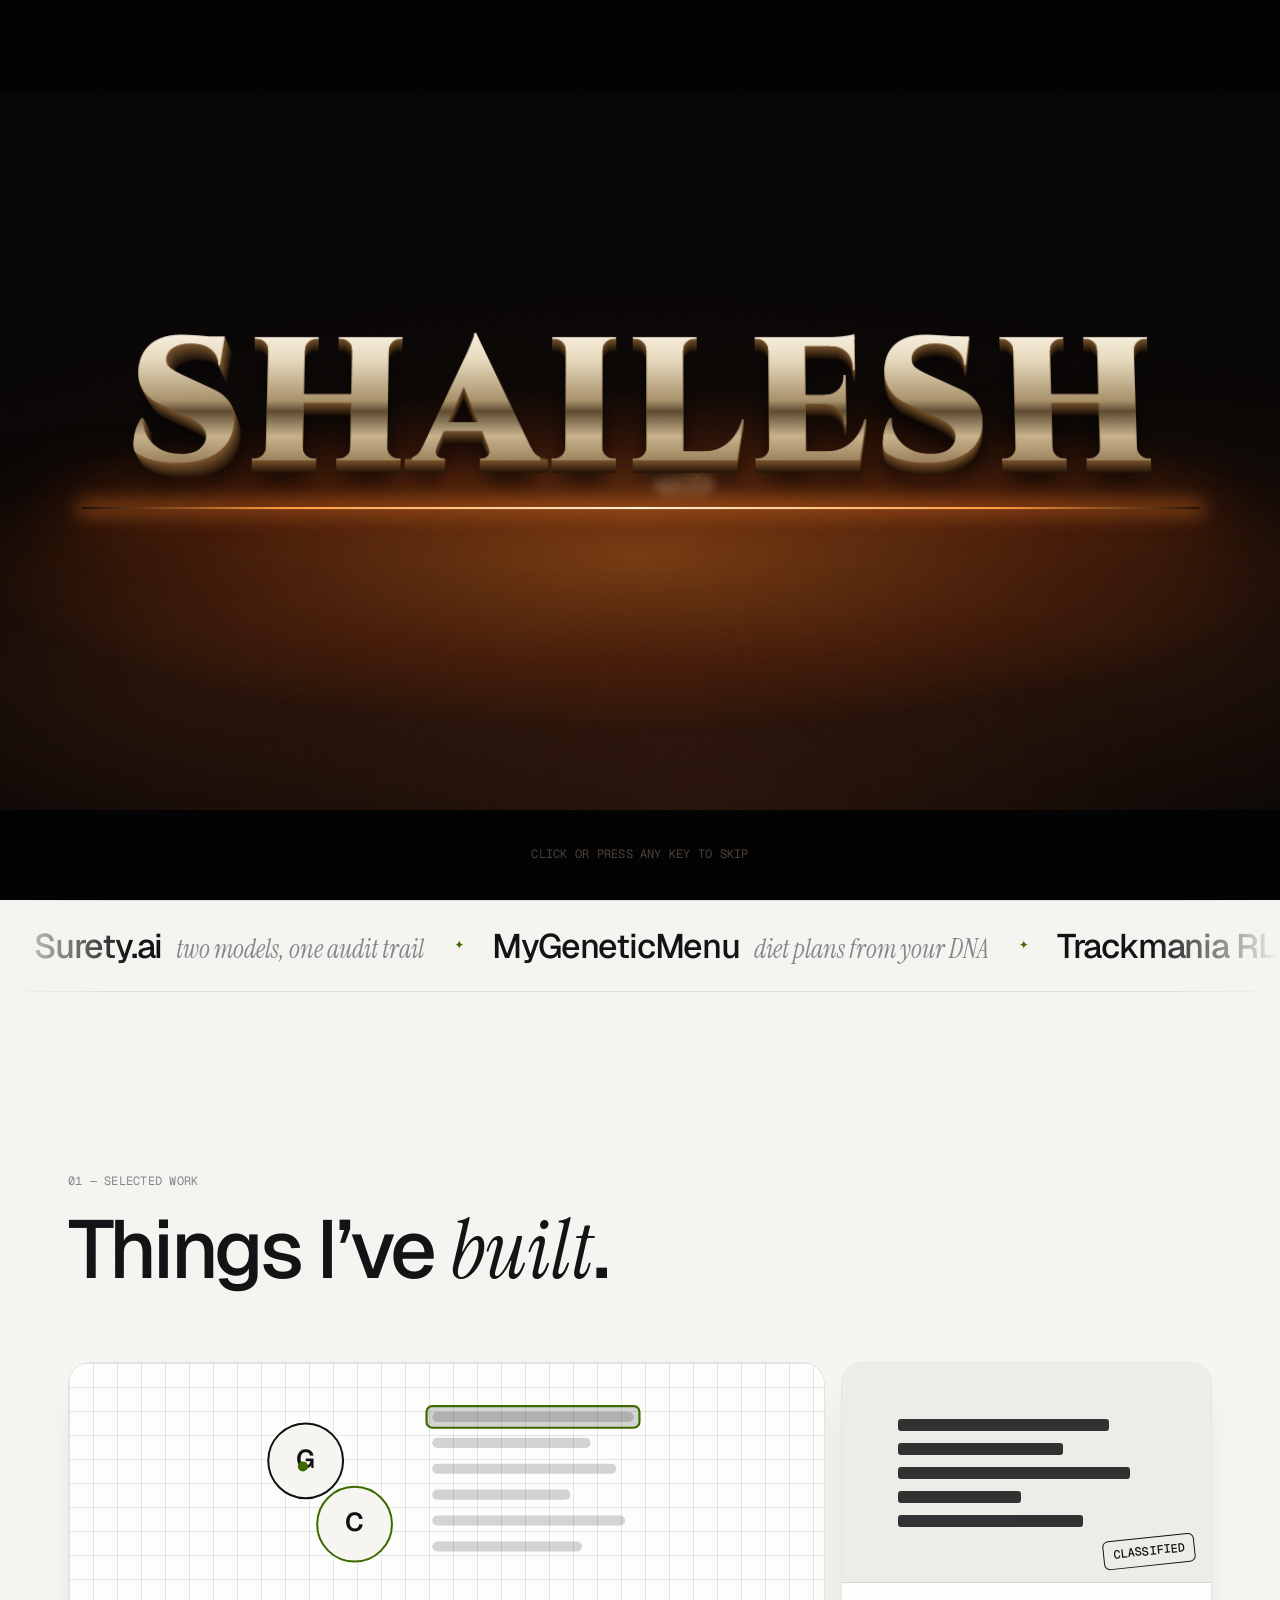
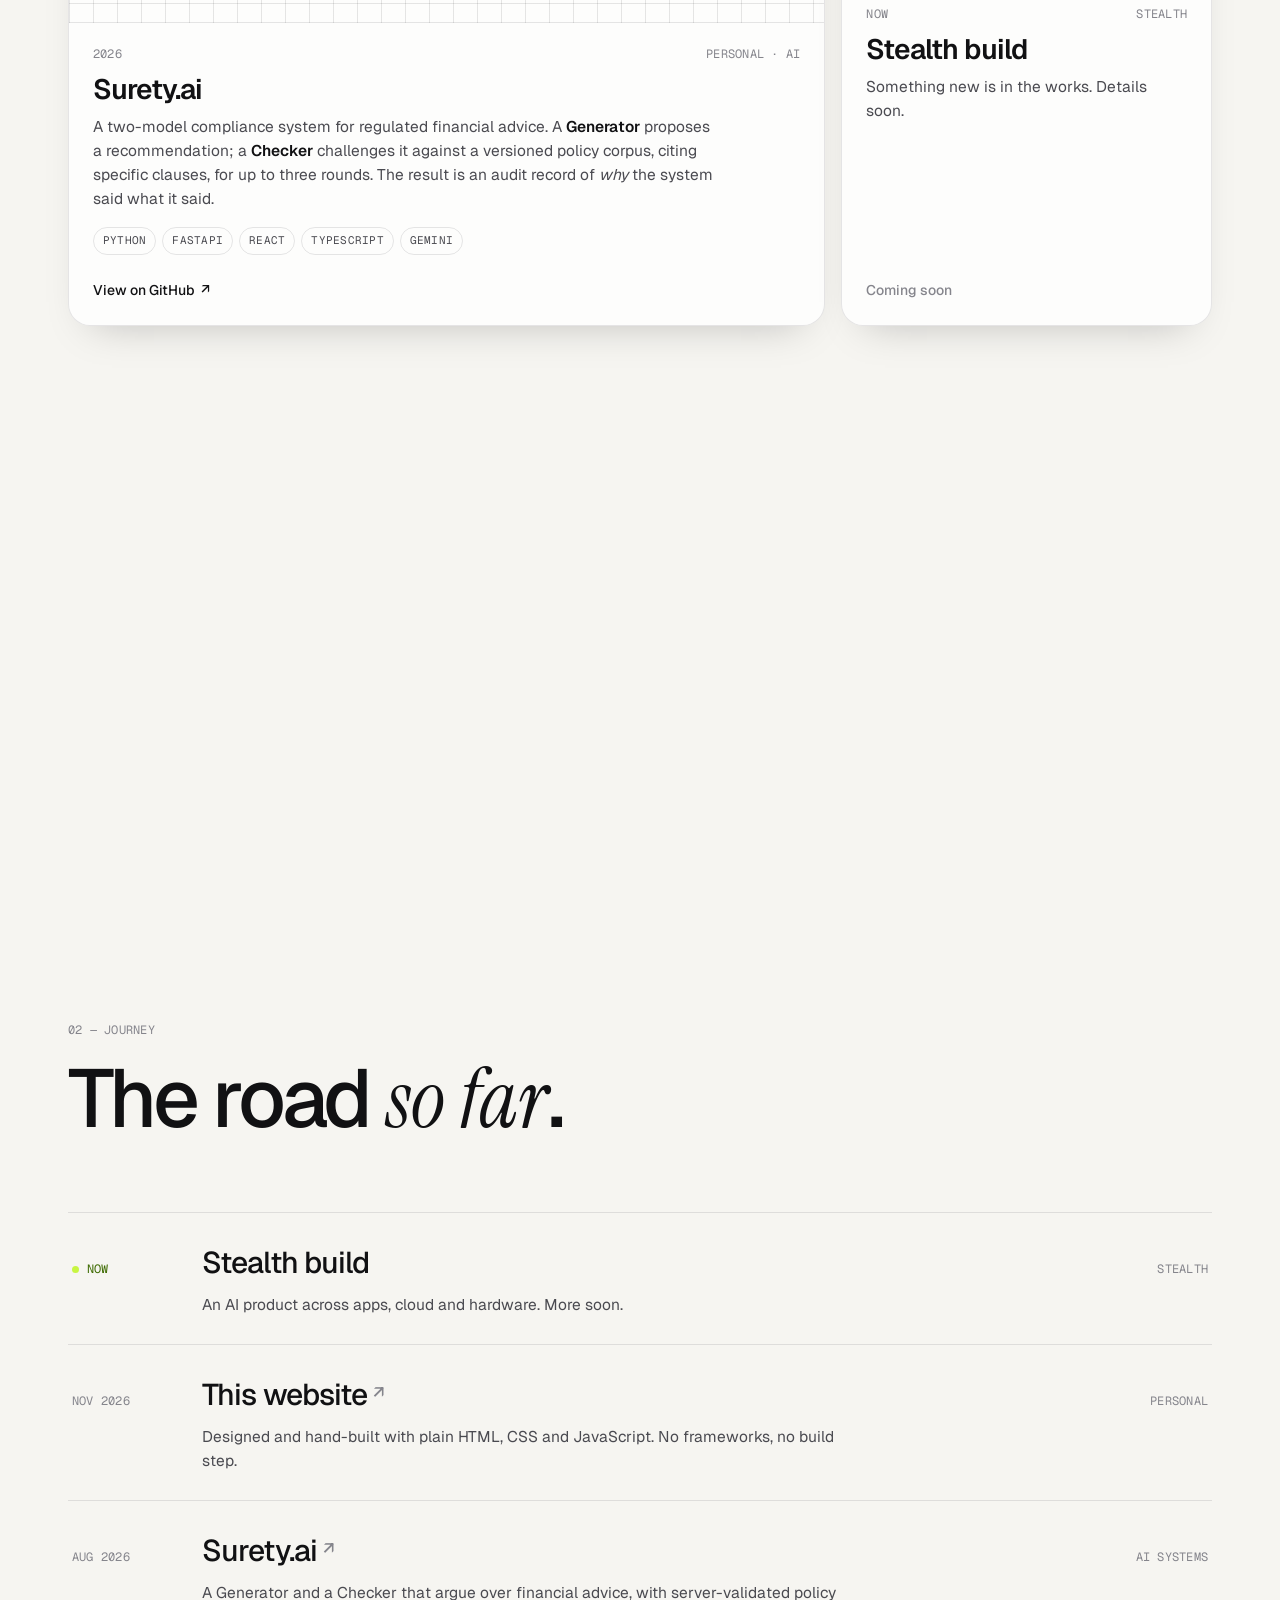
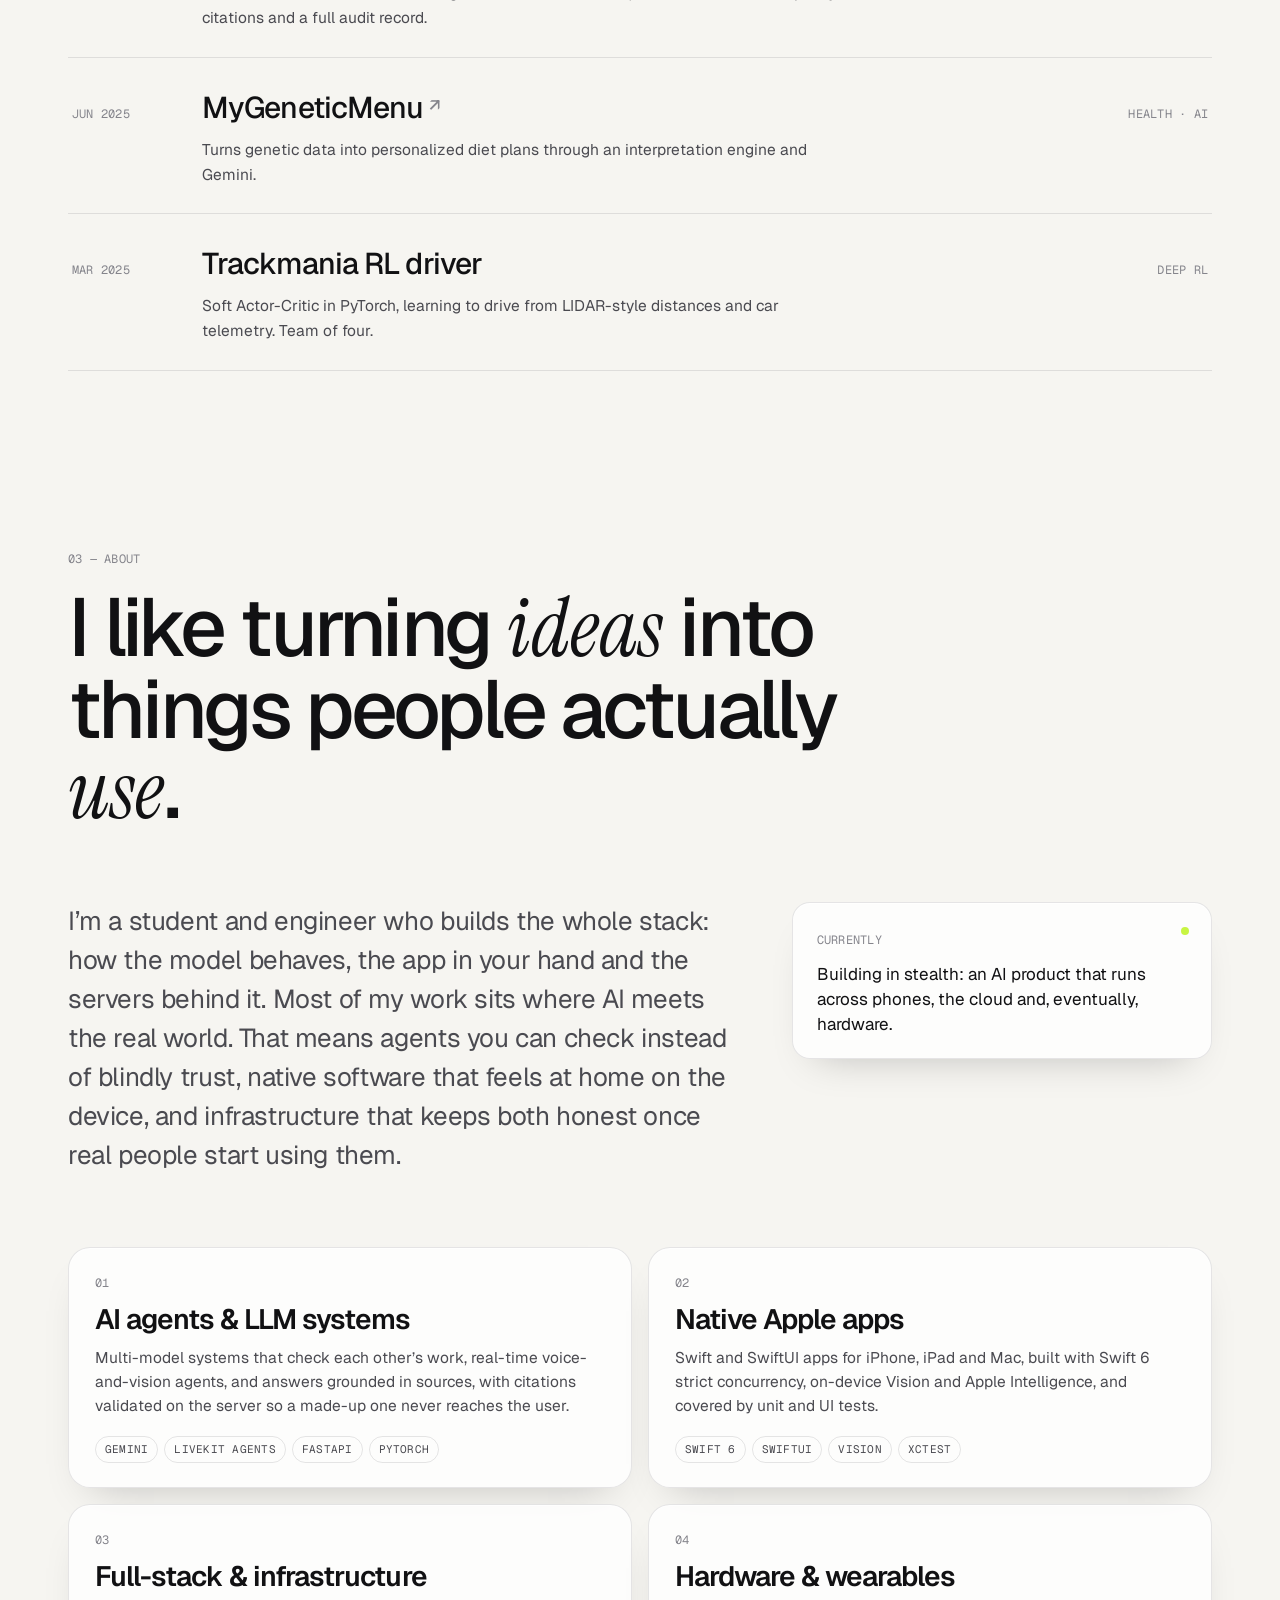
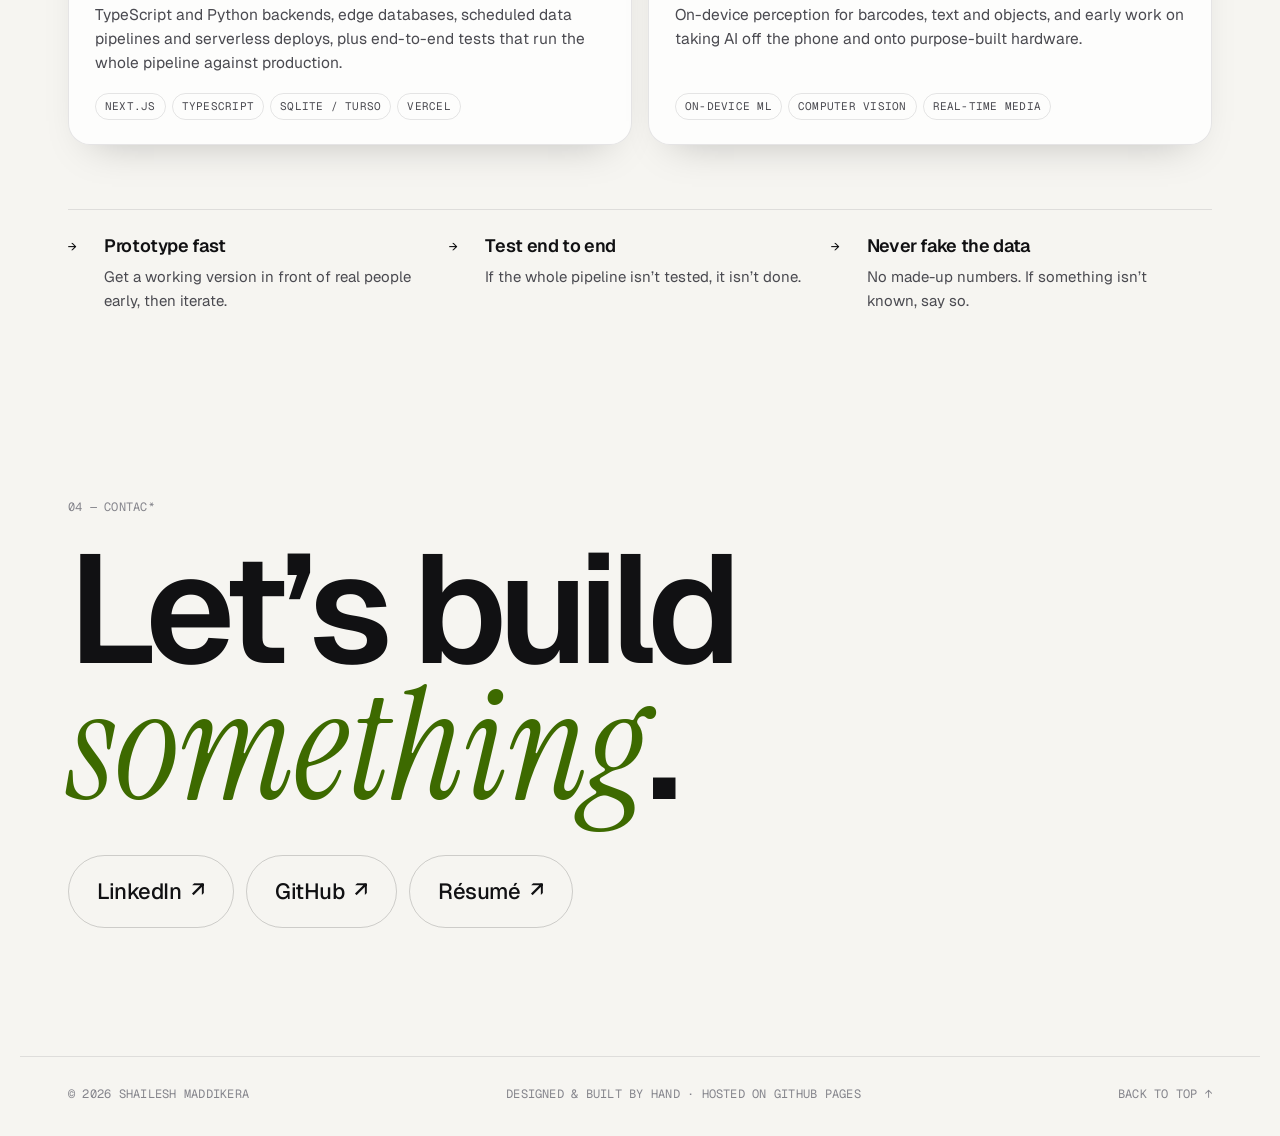
==== commit 0b6c96c3: "Cinematic intro: 3D metal letters fall and build the name, embers, dust, camera pull-back, surname r" ====
--- a/index.html
+++ b/index.html
@@ -36,21 +36,27 @@
   <link rel="preconnect" href="https://fonts.gstatic.com" crossorigin />
   <!-- Site type. -->
   <link rel="stylesheet" href="https://fonts.googleapis.com/css2?family=Geist:wght@300..700&family=Geist+Mono:wght@400;500&family=Instrument+Serif:ital@0;1&display=swap" />
-  <!-- Intro faces: only the letters of "Shailesh", so each is a few hundred bytes. -->
-  <link rel="stylesheet" href="https://fonts.googleapis.com/css2?family=Bebas+Neue&family=Bungee+Shade&family=Caveat:wght@700&family=Major+Mono+Display&family=Monoton&family=Orbitron:wght@800&family=Pacifico&family=Playfair+Display:ital,wght@1,900&family=Press+Start+2P&family=Rubik+Glitch&family=Silkscreen&family=Syne:wght@800&family=UnifrakturCook:wght@700&family=Space+Grotesk:wght@300&family=Rubik+Mono+One&family=Righteous&display=block&text=Shailesh" />
+  <!-- Intro title face: only the letters it needs. -->
+  <link rel="stylesheet" href="https://fonts.googleapis.com/css2?family=Cinzel:wght@500;900&display=block&text=SHAILEDMKR" />
   <link rel="stylesheet" href="assets/style.css" />
 </head>
 <body>
   <!-- ───────────── Intro ───────────── -->
   <div class="intro" id="intro" aria-hidden="true">
     <div class="intro-bg"></div>
-    <div class="intro-corner tl mono">SM — Portfolio</div>
-    <div class="intro-corner tr mono">©2026</div>
-    <div class="intro-name" id="introName">Shailesh</div>
-    <div class="intro-line"><i id="introLine"></i></div>
-    <div class="intro-corner bl mono"><span id="introFont">Loading type</span></div>
-    <div class="intro-corner br mono"><span id="introCount">000</span></div>
-    <div class="intro-hint mono">Click or press any key to skip</div>
+    <div class="intro-glow" id="introGlow"></div>
+    <div class="intro-smoke"><i></i><i></i><i></i></div>
+    <canvas class="intro-fx" id="introFx"></canvas>
+    <div class="intro-stage" id="introStage">
+      <div class="intro-camera" id="introCamera">
+        <div class="title3d" id="title3d"></div>
+        <div class="horizon" id="horizon"></div>
+        <div class="subtitle" id="subtitle"><i></i><span>MADDIKERA</span><i></i></div>
+      </div>
+    </div>
+    <div class="cine-bar top"></div>
+    <div class="cine-bar bottom"><span class="intro-hint mono">Click or press any key to skip</span></div>
+    <div class="intro-flash" id="introFlash"></div>
   </div>
 
   <div class="progress" id="progress" aria-hidden="true"></div>
--- a/assets/style.css
+++ b/assets/style.css
@@ -75,37 +75,73 @@
   background-image: url("data:image/svg+xml,%3Csvg xmlns='http://www.w3.org/2000/svg' width='160' height='160'%3E%3Cfilter id='n'%3E%3CfeTurbulence type='fractalNoise' baseFrequency='.9' numOctaves='3' stitchTiles='stitch'/%3E%3C/filter%3E%3Crect width='100%25' height='100%25' filter='url(%23n)'/%3E%3C/svg%3E");
 }
 
-/* ─────────────────────────── Intro ─────────────────────────── */
+/* ─────────────────────────── Intro (cinematic title) ─────────────────────────── */
 .intro { display: none; }
 html.js .intro {
-  display: block; position: fixed; inset: 0; z-index: 90; cursor: pointer;
-  color: #f2f2f0;
-}
-.intro-bg { position: absolute; inset: 0; background: #0b0b0c; transform-origin: top; }
-.intro-name {
-  position: absolute; left: 50%; top: 50%; transform: translate(-50%, -50%);
-  font-size: clamp(56px, 13vw, 200px); line-height: 1; white-space: nowrap;
-  font-family: var(--sans); font-weight: 600; letter-spacing: -.045em;
-  will-change: transform;
-}
-.intro-name .ch {
-  display: inline-block; white-space: pre;
-  transition: font-size .35s var(--ease), letter-spacing .35s var(--ease), color .45s var(--ease);
-}
-.intro-line { position: absolute; left: 50%; top: calc(50% + clamp(56px, 10vw, 150px)); width: min(320px, 50vw); height: 1px; transform: translateX(-50%); background: #26262a; overflow: hidden; }
-.intro-line i { position: absolute; inset: 0; background: #c8f542; transform-origin: left; transform: scaleX(0); transition: transform .35s var(--ease); }
-.intro.leaving .intro-line { opacity: 0; transition: opacity .3s; }
-.intro-corner { position: absolute; color: #8a8a90; }
-.intro-corner.tl { top: 22px; left: var(--gutter); }
-.intro-corner.tr { top: 22px; right: var(--gutter); }
-.intro-corner.bl { bottom: 22px; left: var(--gutter); }
-.intro-corner.br { bottom: 22px; right: var(--gutter); font-size: 13px; color: #f2f2f0; }
-.intro-hint {
-  position: absolute; bottom: 22px; left: 50%; transform: translateX(-50%); color: #55555b;
-  white-space: nowrap; opacity: 0; animation: fadeIn .6s 1.2s forwards;
-}
+  display: block; position: fixed; inset: 0; z-index: 90; cursor: pointer; overflow: hidden;
+  background: #050404; color: #f2e6cf;
+}
+.intro-bg { position: absolute; inset: 0; background: radial-gradient(120% 70% at 50% 78%, #24120a 0%, #0c0705 45%, #050404 75%); }
+.intro-glow {
+  position: absolute; left: 50%; top: 62%; width: 150vw; height: 70vh; transform: translate(-50%, -50%); opacity: 0;
+  background: radial-gradient(ellipse 50% 38% at 50% 50%, rgba(255, 128, 34, .55), rgba(255, 86, 12, .2) 45%, transparent 72%);
+  filter: blur(6px); pointer-events: none;
+}
+.intro-smoke i {
+  position: absolute; width: 70vmax; height: 30vmax; border-radius: 50%; filter: blur(50px); opacity: .5;
+  background: radial-gradient(closest-side, rgba(150, 70, 25, .35), transparent);
+  animation: smoke 14s ease-in-out infinite alternate;
+}
+.intro-smoke i:nth-child(1) { left: -20vw; top: 52%; }
+.intro-smoke i:nth-child(2) { right: -25vw; top: 46%; animation-duration: 18s; animation-delay: -6s; }
+.intro-smoke i:nth-child(3) { left: 20vw; top: 66%; animation-duration: 22s; animation-delay: -11s; opacity: .35; }
+@keyframes smoke { from { transform: translate3d(-6vw, 2vh, 0) scale(1); } to { transform: translate3d(8vw, -4vh, 0) scale(1.15); } }
+.intro-fx { position: absolute; inset: 0; width: 100%; height: 100%; pointer-events: none; }
+.intro-stage { position: absolute; inset: 0; display: grid; place-items: center; perspective: 1100px; perspective-origin: 50% 58%; }
+.intro-camera { position: relative; display: flex; flex-direction: column; align-items: center; transform-style: preserve-3d; will-change: transform; }
+
+.title3d {
+  display: flex; gap: .035em; transform-style: preserve-3d;
+  font-family: "Cinzel", "Trajan Pro", Georgia, serif; font-weight: 900; line-height: 1;
+  font-size: clamp(40px, 13.4vw, 200px); letter-spacing: 0;
+}
+.l3d { position: relative; display: inline-block; transform-style: preserve-3d; opacity: 0; will-change: transform; }
+.l3d .layer { position: absolute; inset: 0; pointer-events: none; }
+.l3d .layer:first-child { text-shadow: 0 .05em .12em rgba(0, 0, 0, .8); }
+.l3d .face {
+  position: relative; display: block; color: transparent;
+  background-image:
+    linear-gradient(105deg, transparent 38%, rgba(255, 250, 235, .95) 48%, transparent 58%),
+    linear-gradient(180deg, #fffaf0 0%, #e9dcc0 22%, #a8916a 46%, #5d4a30 52%, #c9b48d 66%, #8d7652 84%, #3e2f1d 100%);
+  background-size: 300% 100%, 100% 100%;
+  background-position: 120% 0, 0 0;
+  -webkit-background-clip: text; background-clip: text;
+}
+.title3d.sheen .face { animation: sheen 1.6s cubic-bezier(.4, 0, .2, 1) forwards; animation-delay: var(--sd, 0s); }
+@keyframes sheen { to { background-position: -40% 0, 0 0; } }
+
+.horizon {
+  width: 0; height: 2px; margin-top: .06em; border-radius: 2px;
+  font-size: clamp(40px, 13.4vw, 200px);
+  background: linear-gradient(90deg, transparent, #ff9a3c 18%, #fff1d6 50%, #ff9a3c 82%, transparent);
+  box-shadow: 0 0 18px 4px rgba(255, 130, 40, .55), 0 0 60px 10px rgba(255, 90, 20, .25);
+}
+.subtitle { display: flex; align-items: center; gap: 18px; margin-top: clamp(14px, 2.4vw, 30px); opacity: 0; }
+.subtitle span {
+  font-family: "Cinzel", Georgia, serif; font-weight: 500; font-size: clamp(13px, 2vw, 26px);
+  letter-spacing: .5em; margin-right: -.5em; color: #e2cfaa; text-shadow: 0 0 18px rgba(255, 140, 50, .35);
+}
+.subtitle i { display: block; width: 0; height: 1px; background: linear-gradient(90deg, transparent, #e2cfaa); }
+.subtitle i:last-child { transform: scaleX(-1); }
+
+.cine-bar { position: absolute; left: 0; right: 0; height: 10vh; background: #000; z-index: 3; }
+.cine-bar.top { top: 0; } .cine-bar.bottom { bottom: 0; display: grid; place-items: center; }
+.intro-hint { color: #4a3f36; opacity: 0; animation: fadeIn .6s 1.4s forwards; }
 @media (max-width: 560px) { .intro-hint { display: none; } }
-.intro.leaving .intro-corner, .intro.leaving .intro-hint { opacity: 0; transition: opacity .3s; }
+.intro-flash {
+  position: absolute; inset: 0; z-index: 4; opacity: 0; pointer-events: none;
+  background: radial-gradient(70% 60% at 50% 55%, #fff4e0, rgba(255, 180, 100, .7) 40%, rgba(255, 120, 40, 0) 75%);
+}
 @keyframes fadeIn { to { opacity: 1; } }
 
 /* ─────────────────────────── Progress + Nav ─────────────────────────── */
@@ -180,7 +216,8 @@
 .hero-title .first, .hero-title .last { display: inline-block; }
 .hero-title .last { overflow: hidden; padding-bottom: .06em; margin-bottom: -.06em; }
 .hero-title .last-inner { display: inline-block; color: var(--muted); }
-html.js.intro-on .hero-title .first { visibility: hidden; }
+html.js .hero-title .first { transition: opacity 1.1s var(--ease), transform 1.1s var(--ease), filter 1.1s var(--ease); }
+html.js.intro-on .hero-title .first { opacity: 0; transform: translateY(.22em); filter: blur(12px); }
 html.js .hero-title .last-inner { transform: translateY(105%); transition: transform 1s var(--ease); }
 html.js.hero-in .hero-title .last-inner { transform: none; }
 .hero-row { display: flex; justify-content: space-between; align-items: flex-end; gap: 32px; margin-top: 36px; flex-wrap: wrap; }
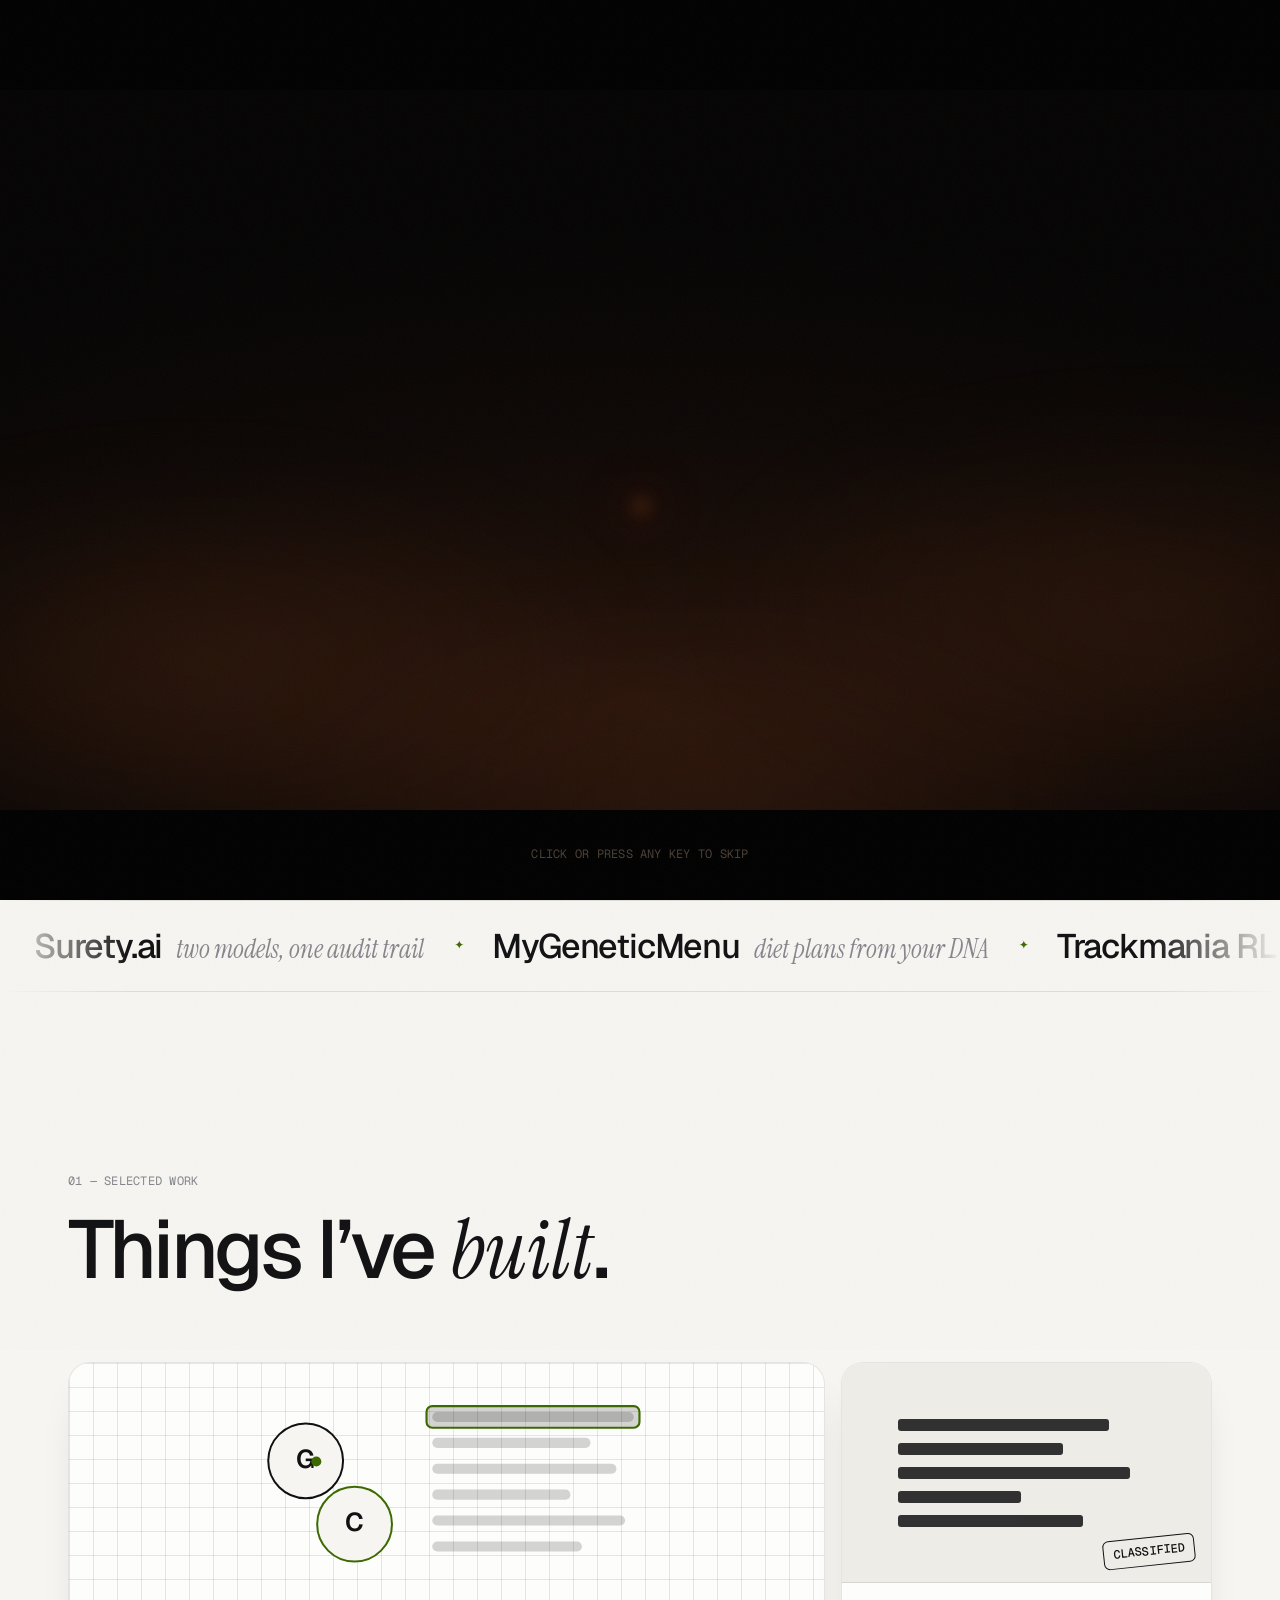
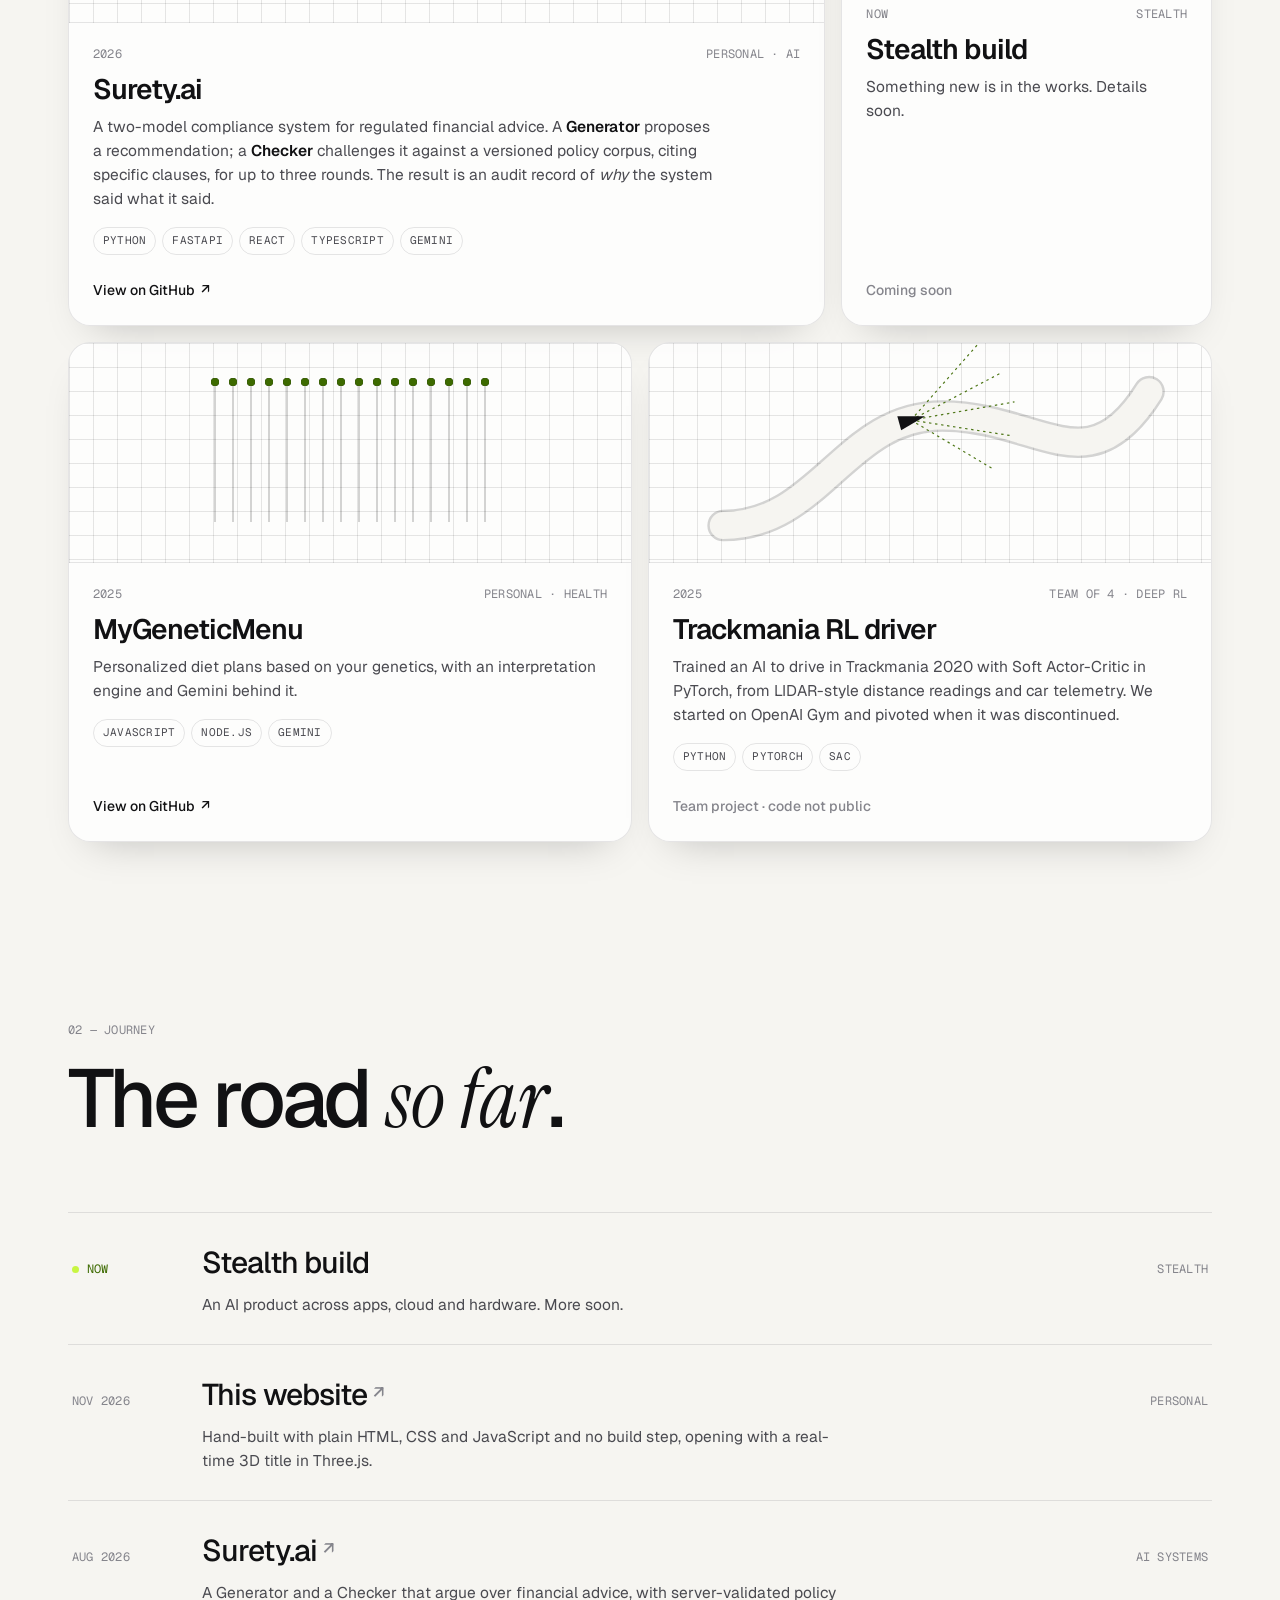
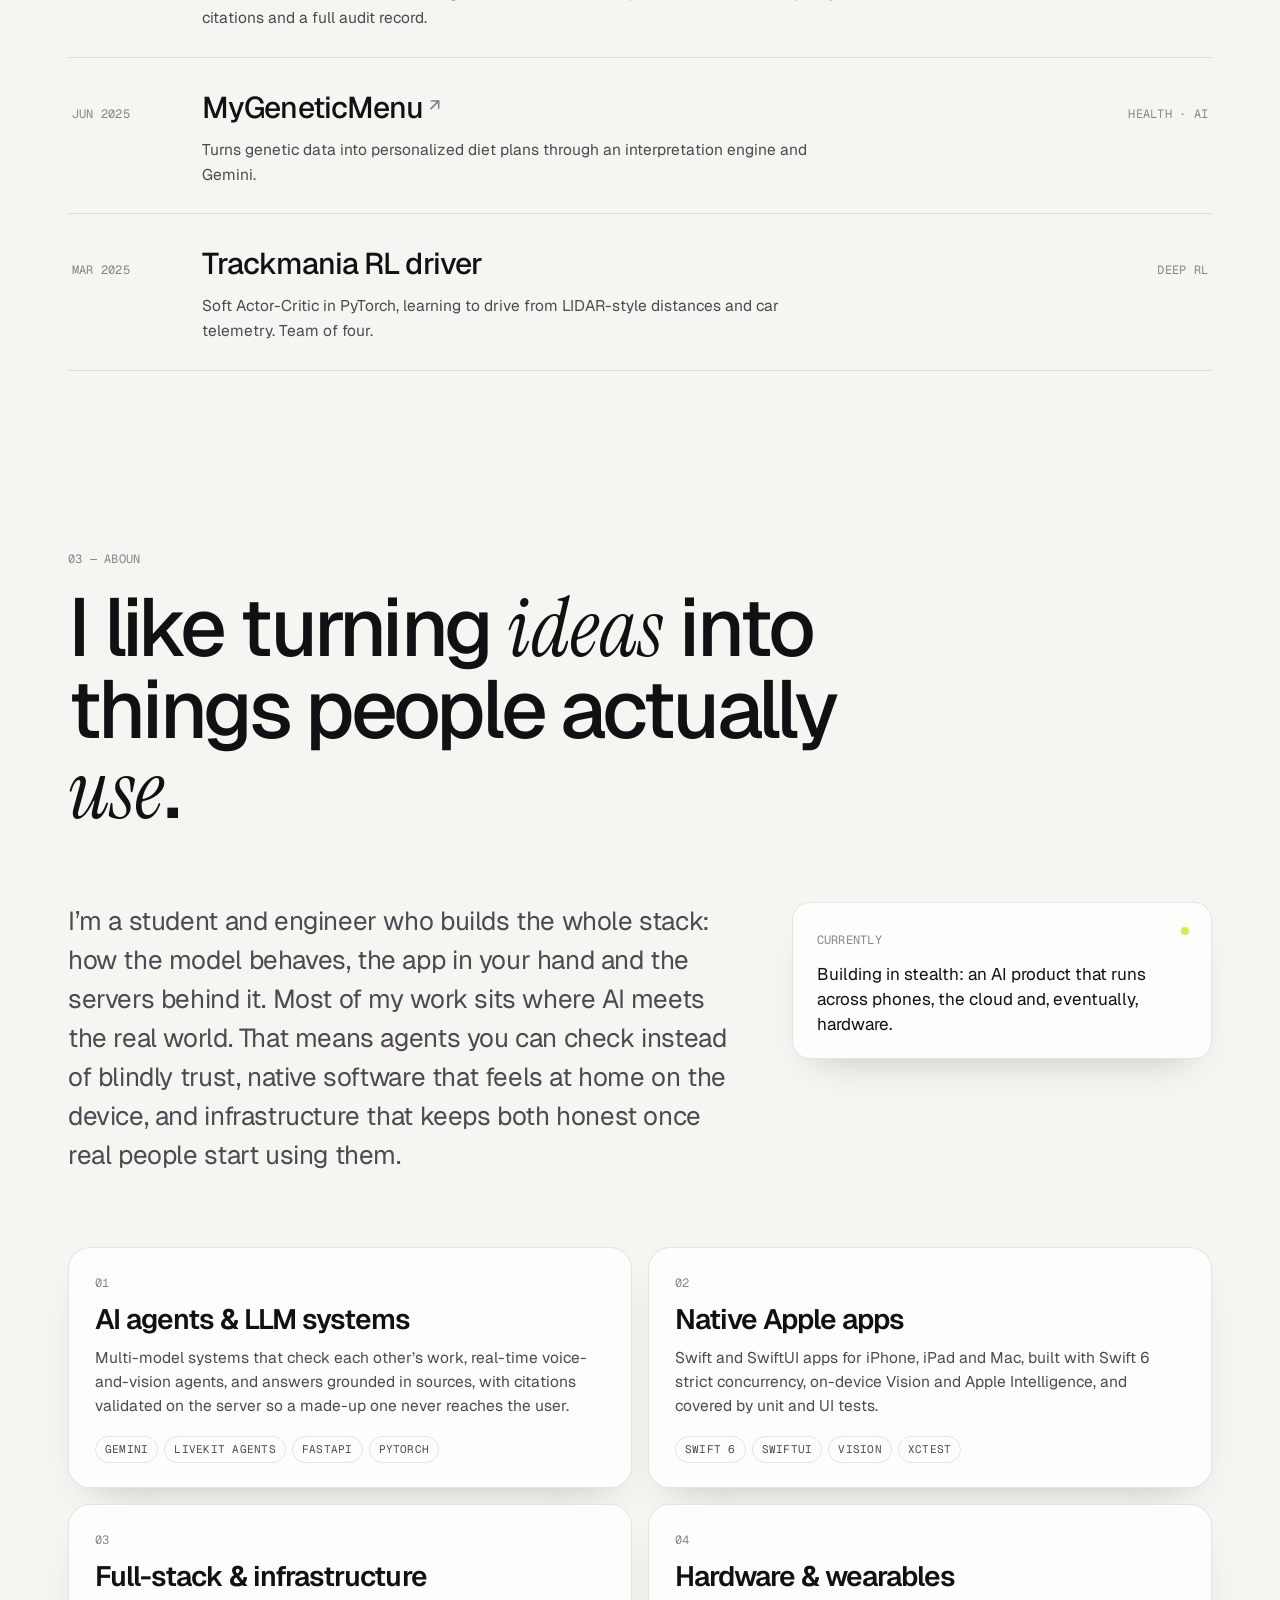
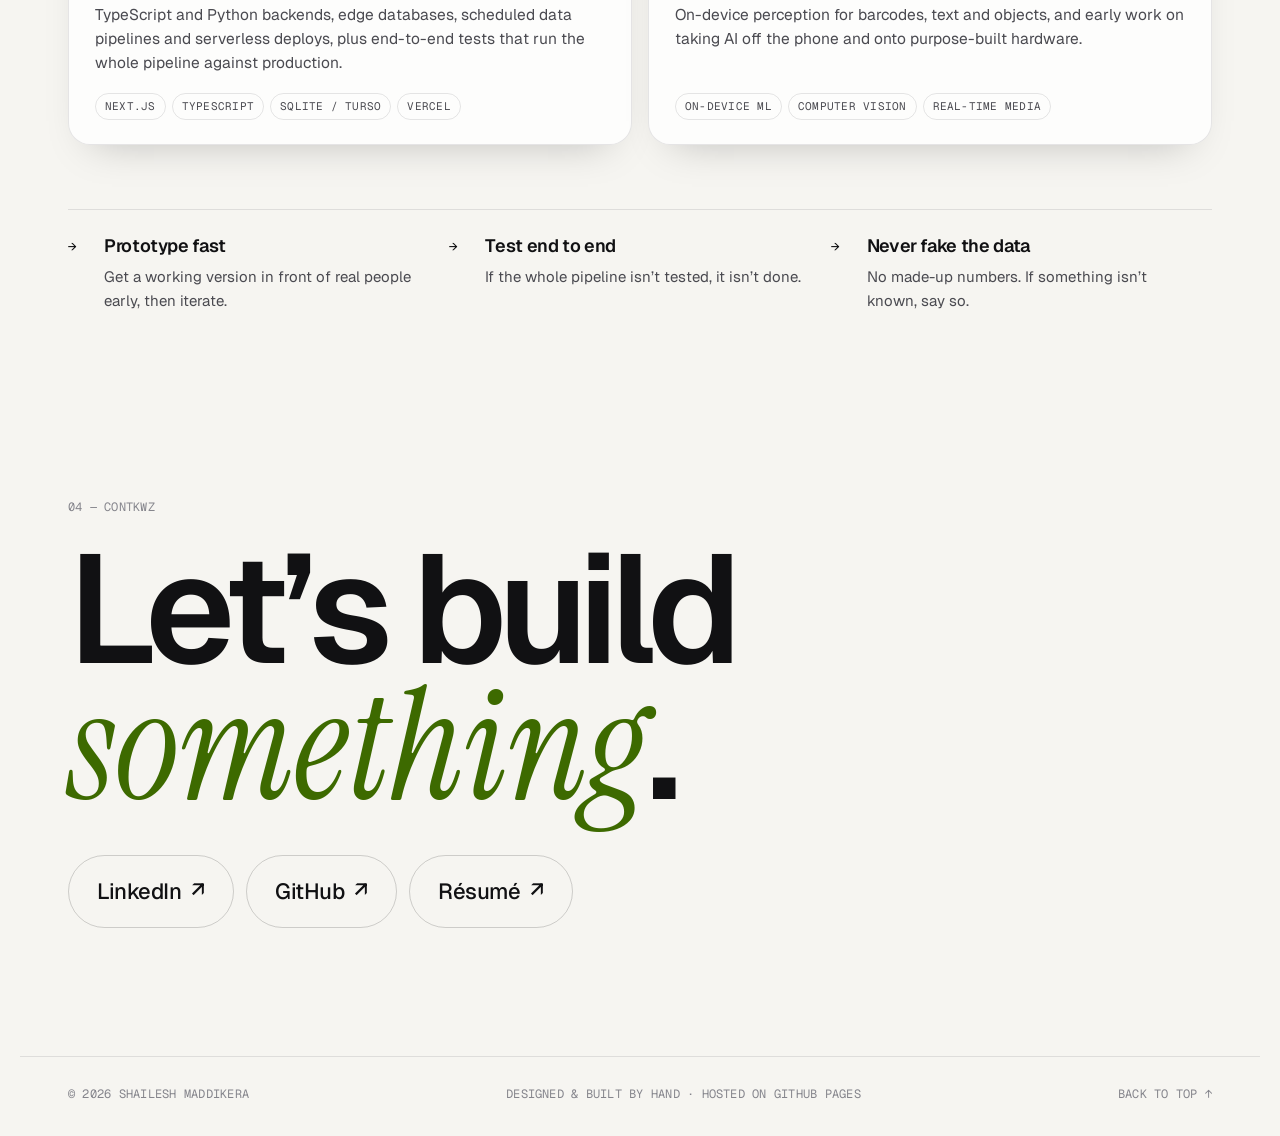
==== commit 0a66ecf8: "Real-time 3D title: one camera shot per letter (Three.js), 2D intro as fallback Co-Authored-By: Clau" ====
--- a/index.html
+++ b/index.html
@@ -39,6 +39,9 @@
   <!-- Intro title face: only the letters it needs. -->
   <link rel="stylesheet" href="https://fonts.googleapis.com/css2?family=Cinzel:wght@500;900&display=block&text=SHAILEDMKR" />
   <link rel="stylesheet" href="assets/style.css" />
+  <script type="importmap">
+    { "imports": { "three": "./assets/vendor/three/three.module.min.js", "three/addons/": "./assets/vendor/three/addons/" } }
+  </script>
 </head>
 <body>
   <!-- ───────────── Intro ───────────── -->
@@ -47,6 +50,8 @@
     <div class="intro-glow" id="introGlow"></div>
     <div class="intro-smoke"><i></i><i></i><i></i></div>
     <canvas class="intro-fx" id="introFx"></canvas>
+    <canvas class="intro-3d" id="intro3d"></canvas>
+    <div class="intro-overlay"><div class="subtitle" id="subtitle3d"><i></i><span>MADDIKERA</span><i></i></div></div>
     <div class="intro-stage" id="introStage">
       <div class="intro-camera" id="introCamera">
         <div class="title3d" id="title3d"></div>
@@ -113,8 +118,8 @@
     <!-- ───────────── Projects marquee ───────────── -->
     <div class="marquee" aria-label="Projects">
       <div class="marquee-track">
-        <ul><li><a href="#work-surety"><b>Surety.ai</b><span>two models, one audit trail</span></a></li><li><a href="#work-dna"><b>MyGeneticMenu</b><span>diet plans from your DNA</span></a></li><li><a href="#work-rl"><b>Trackmania RL</b><span>an AI that learned to drive</span></a></li><li><a href="#work-stealth"><b>Stealth build</b><span>coming soon</span></a></li><li><a href="#top"><b>This site</b><span>hand-built, no frameworks</span></a></li></ul>
-        <ul aria-hidden="true"><li><a tabindex="-1" href="#work-surety"><b>Surety.ai</b><span>two models, one audit trail</span></a></li><li><a tabindex="-1" href="#work-dna"><b>MyGeneticMenu</b><span>diet plans from your DNA</span></a></li><li><a tabindex="-1" href="#work-rl"><b>Trackmania RL</b><span>an AI that learned to drive</span></a></li><li><a tabindex="-1" href="#work-stealth"><b>Stealth build</b><span>coming soon</span></a></li><li><a tabindex="-1" href="#top"><b>This site</b><span>hand-built, no frameworks</span></a></li></ul>
+        <ul><li><a href="#work-surety"><b>Surety.ai</b><span>two models, one audit trail</span></a></li><li><a href="#work-dna"><b>MyGeneticMenu</b><span>diet plans from your DNA</span></a></li><li><a href="#work-rl"><b>Trackmania RL</b><span>an AI that learned to drive</span></a></li><li><a href="#work-stealth"><b>Stealth build</b><span>coming soon</span></a></li><li><a href="#top"><b>This site</b><span>hand-built, real-time 3D</span></a></li></ul>
+        <ul aria-hidden="true"><li><a tabindex="-1" href="#work-surety"><b>Surety.ai</b><span>two models, one audit trail</span></a></li><li><a tabindex="-1" href="#work-dna"><b>MyGeneticMenu</b><span>diet plans from your DNA</span></a></li><li><a tabindex="-1" href="#work-rl"><b>Trackmania RL</b><span>an AI that learned to drive</span></a></li><li><a tabindex="-1" href="#work-stealth"><b>Stealth build</b><span>coming soon</span></a></li><li><a tabindex="-1" href="#top"><b>This site</b><span>hand-built, real-time 3D</span></a></li></ul>
       </div>
     </div>
 
@@ -226,7 +231,7 @@
           </li>
           <li class="reveal">
             <span class="t-year mono">Nov 2026</span>
-            <div class="t-main"><a class="t-title" href="https://github.com/ShaileshMaddikera/ShaileshMaddikera.github.io" target="_blank" rel="noopener">This website <span aria-hidden="true">↗</span></a><span class="t-desc">Designed and hand-built with plain HTML, CSS and JavaScript. No frameworks, no build step.</span></div>
+            <div class="t-main"><a class="t-title" href="https://github.com/ShaileshMaddikera/ShaileshMaddikera.github.io" target="_blank" rel="noopener">This website <span aria-hidden="true">↗</span></a><span class="t-desc">Hand-built with plain HTML, CSS and JavaScript and no build step, opening with a real-time 3D title in Three.js.</span></div>
             <span class="t-kind mono">Personal</span>
           </li>
           <li class="reveal">
--- a/assets/style.css
+++ b/assets/style.css
@@ -134,6 +134,16 @@
 .subtitle i { display: block; width: 0; height: 1px; background: linear-gradient(90deg, transparent, #e2cfaa); }
 .subtitle i:last-child { transform: scaleX(-1); }
 
+/* 3D mode: the WebGL scene replaces the CSS title once it's ready. */
+.intro-3d { position: absolute; inset: 0; width: 100%; height: 100%; opacity: 0; transition: opacity .9s ease; }
+.intro.ready-3d .intro-3d { opacity: 1; }
+.intro.mode-3d .intro-stage { display: none; }
+.intro.ready-3d .intro-fx, .intro.ready-3d .intro-glow, .intro.ready-3d .intro-smoke { opacity: 0; transition: opacity .9s ease; }
+.intro-overlay { position: absolute; left: 0; right: 0; top: 66%; display: none; justify-content: center; z-index: 2; pointer-events: none; }
+.intro.mode-3d .intro-overlay { display: flex; }
+@media (max-aspect-ratio: 1/1) { .intro-overlay { top: 56%; } }
+.intro-overlay .subtitle span { color: #f3e3c4; text-shadow: 0 1px 2px rgba(0,0,0,.9), 0 0 16px rgba(0,0,0,.85), 0 0 34px rgba(0,0,0,.6); }
+.intro-overlay .subtitle i { box-shadow: 0 0 8px rgba(0,0,0,.8); }
 .cine-bar { position: absolute; left: 0; right: 0; height: 10vh; background: #000; z-index: 3; }
 .cine-bar.top { top: 0; } .cine-bar.bottom { bottom: 0; display: grid; place-items: center; }
 .intro-hint { color: #4a3f36; opacity: 0; animation: fadeIn .6s 1.4s forwards; }
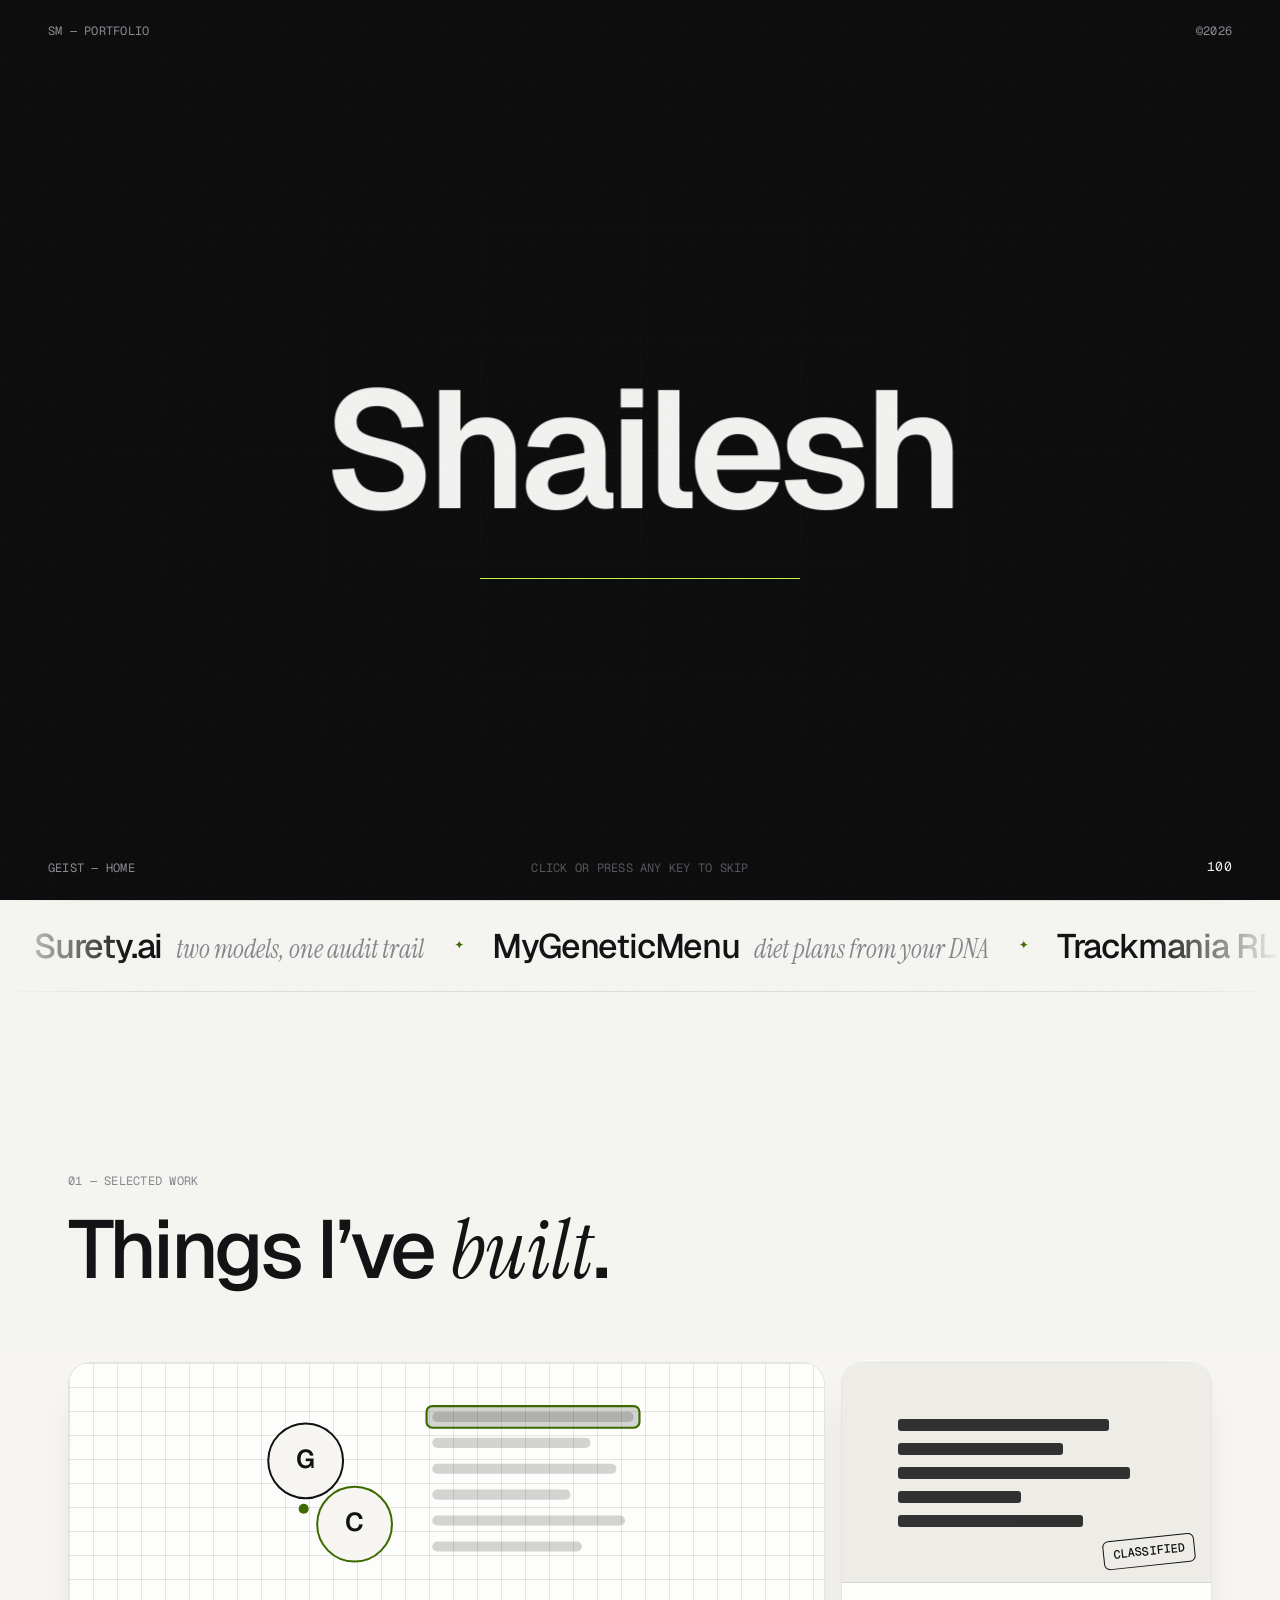
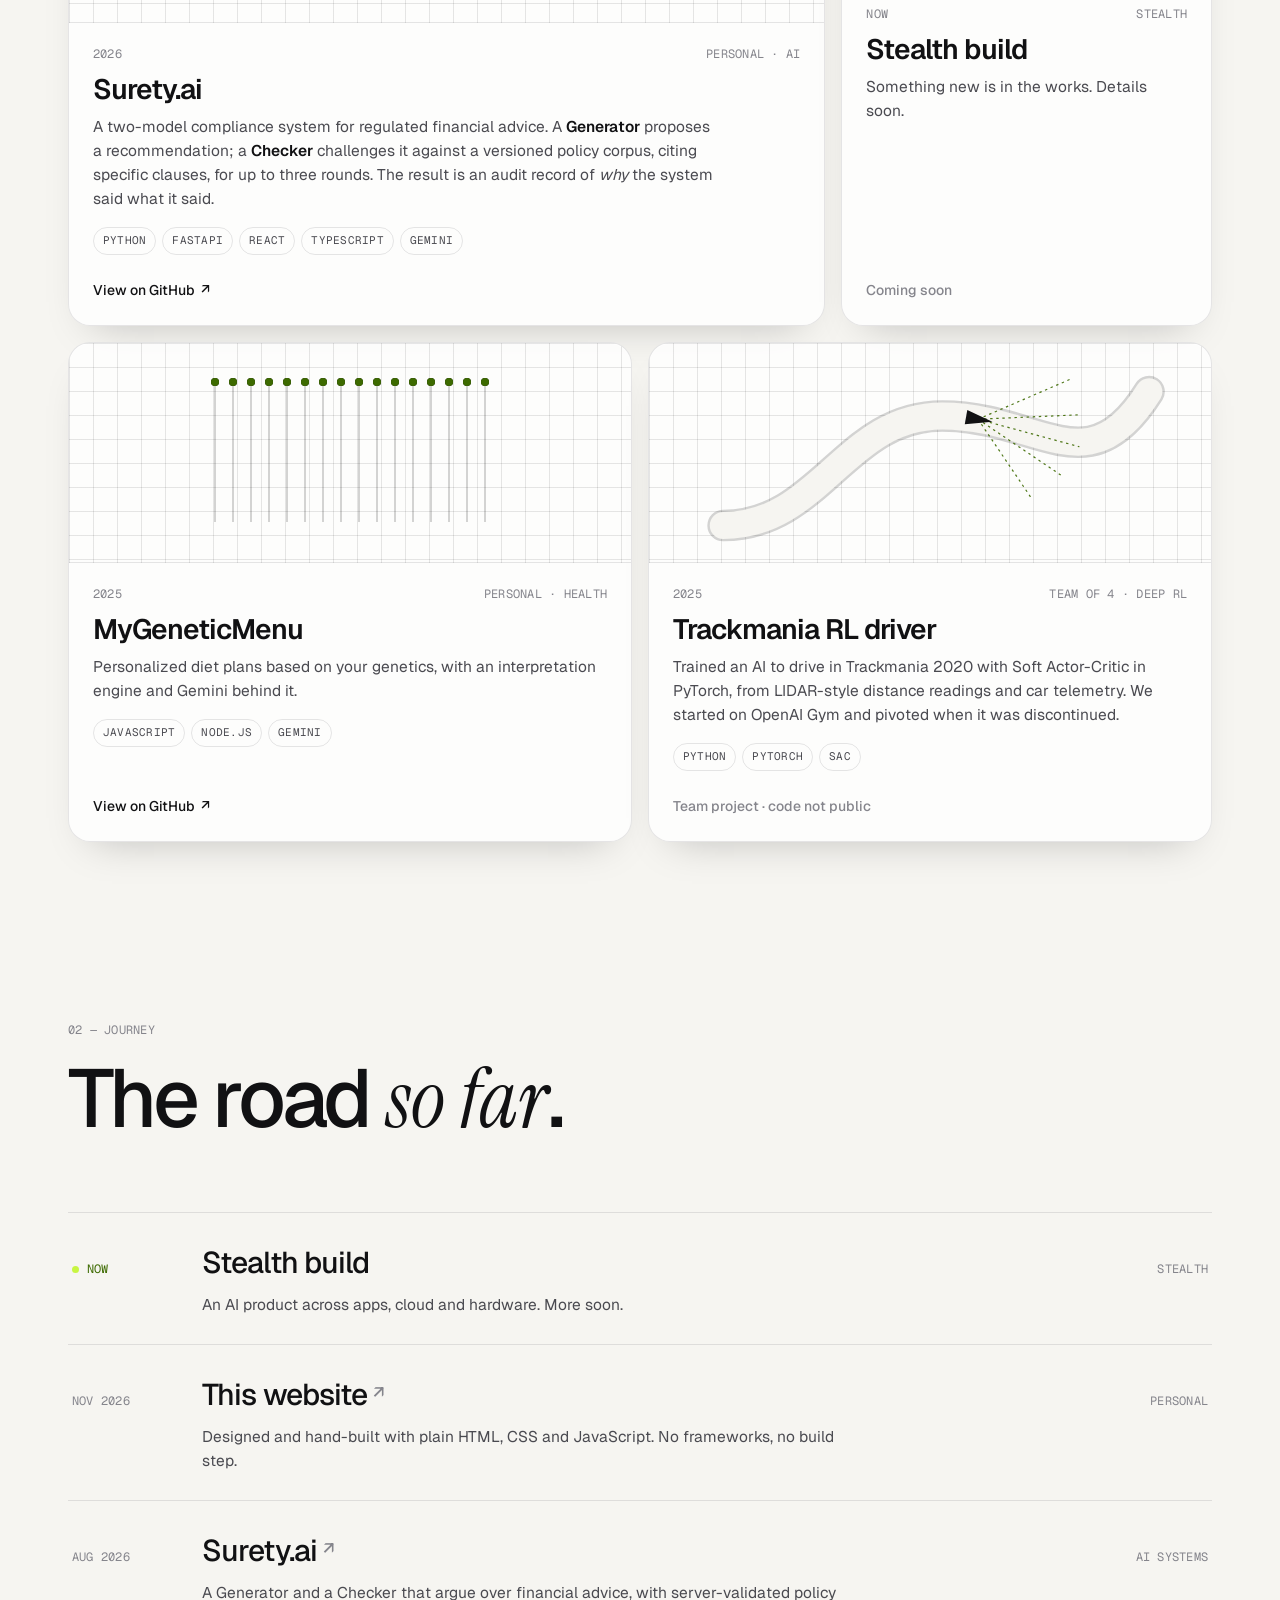
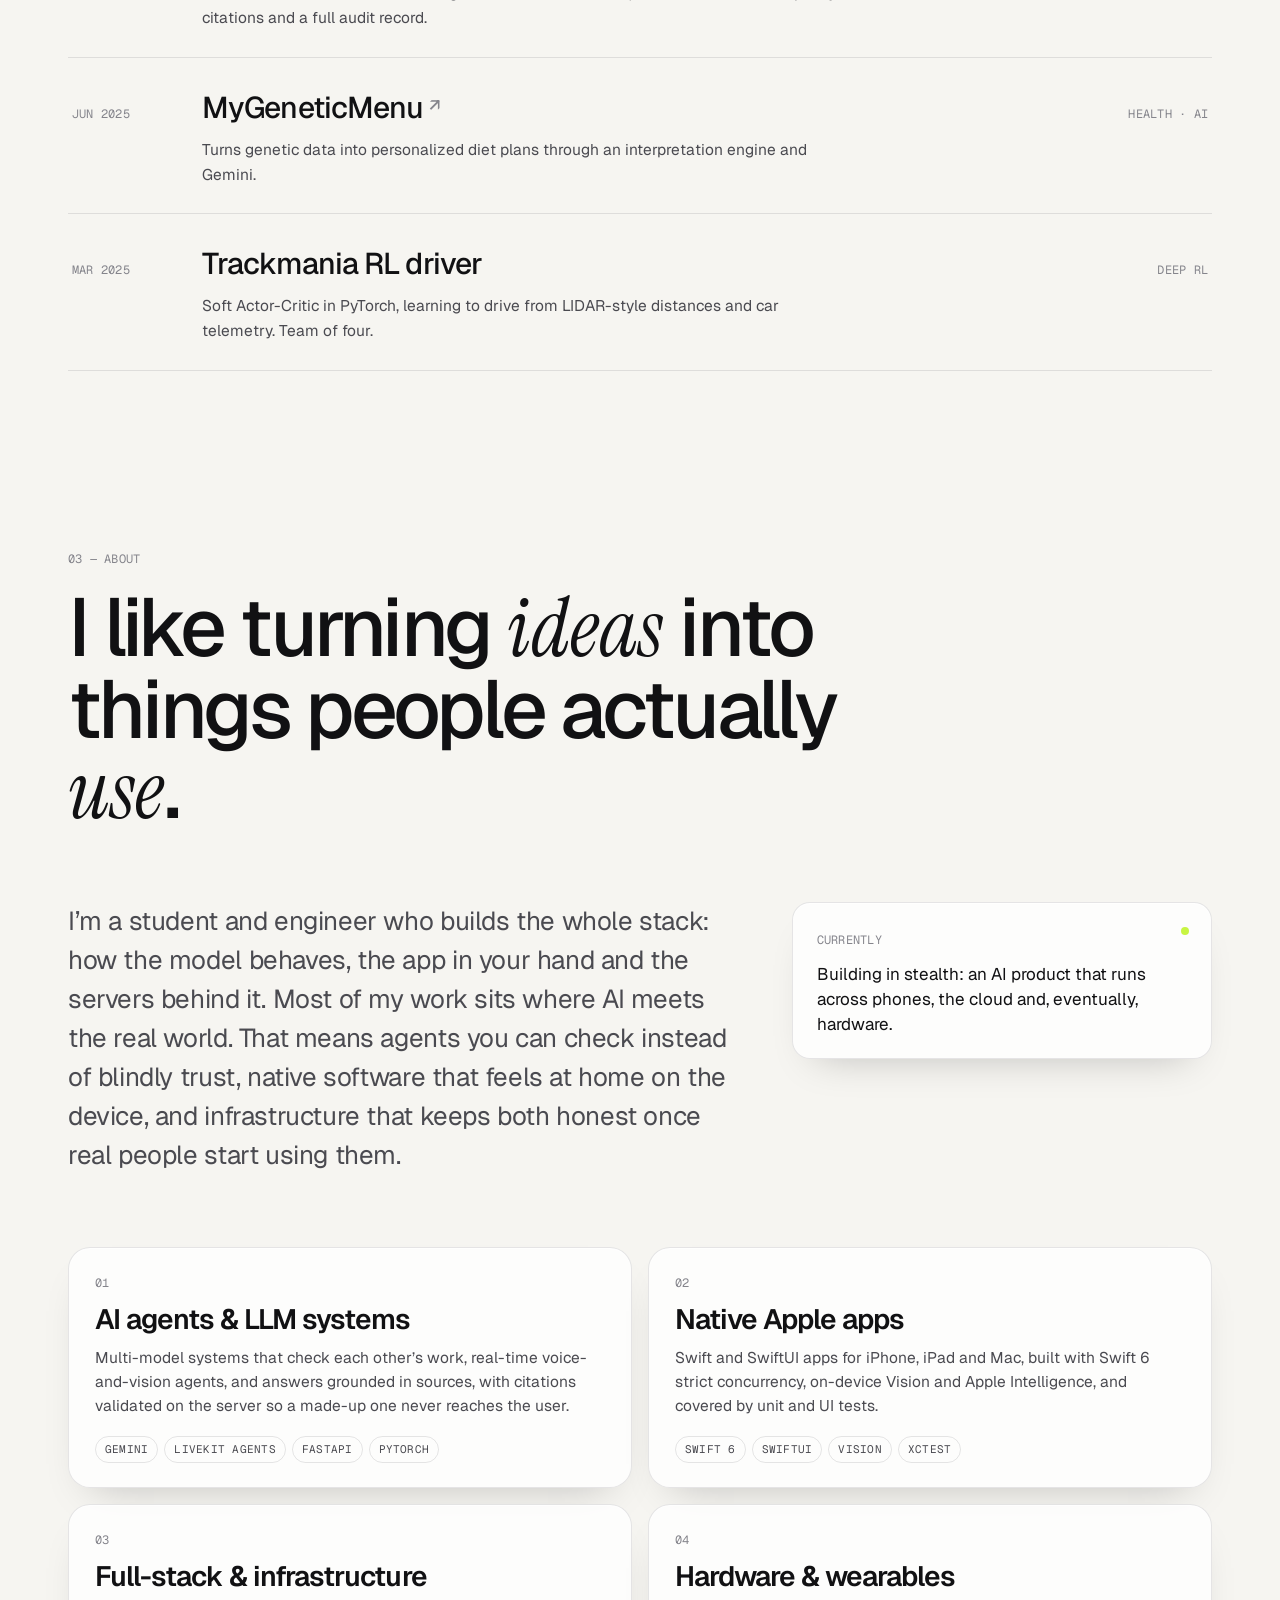
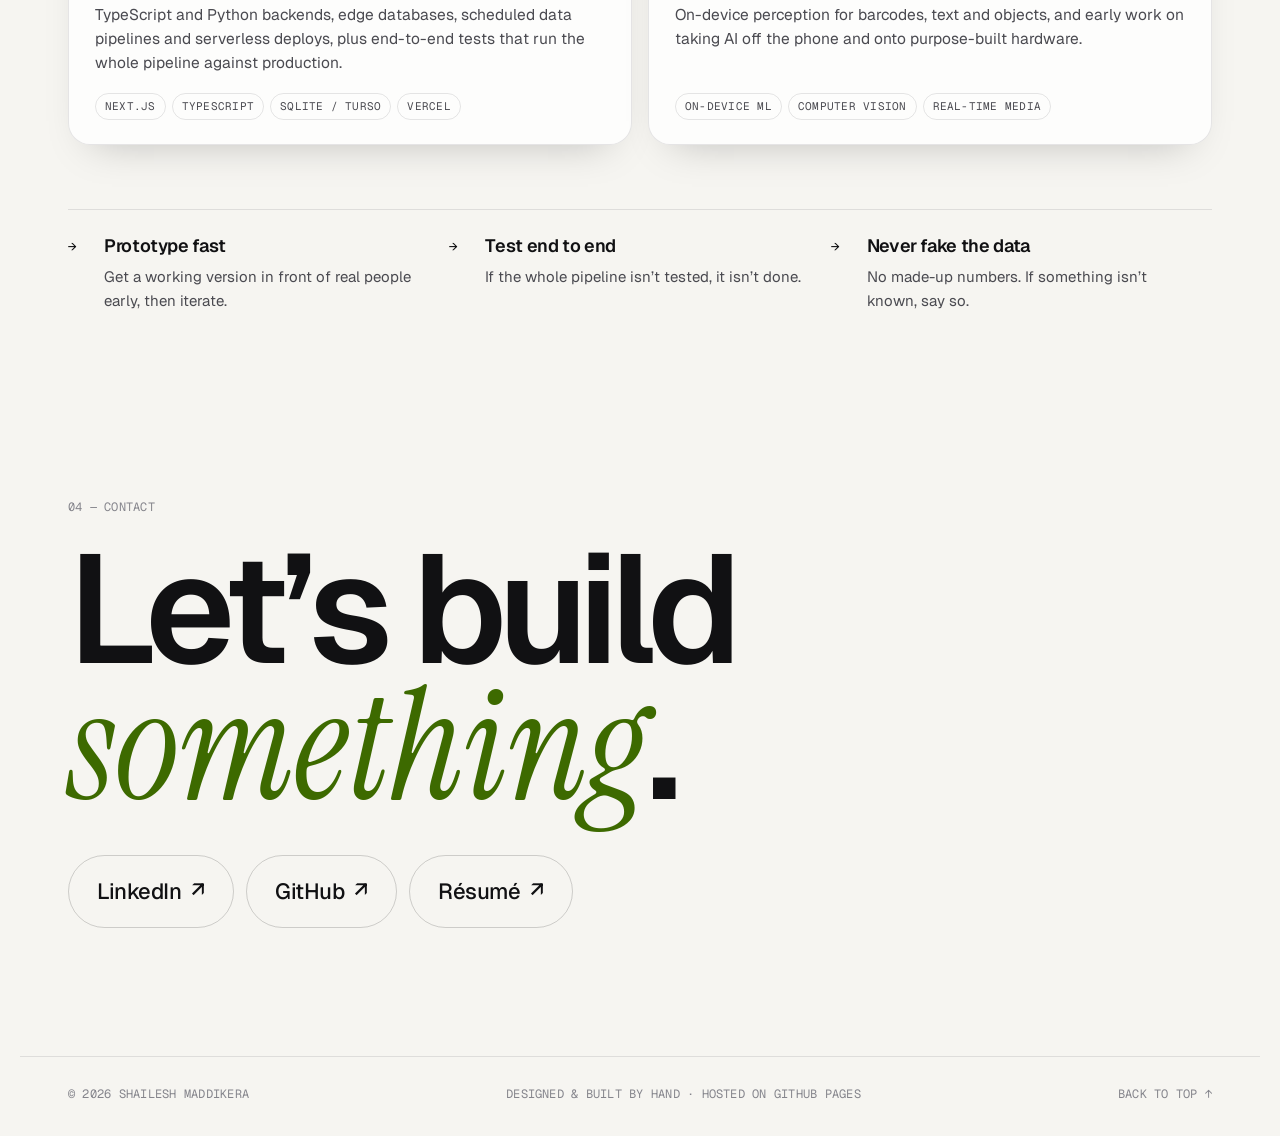
==== commit f5dd2324: "Intro: back to the type animation, now as spinning type reels (motion blur, RGB split, glitch, lock " ====
--- a/index.html
+++ b/index.html
@@ -36,32 +36,23 @@
   <link rel="preconnect" href="https://fonts.gstatic.com" crossorigin />
   <!-- Site type. -->
   <link rel="stylesheet" href="https://fonts.googleapis.com/css2?family=Geist:wght@300..700&family=Geist+Mono:wght@400;500&family=Instrument+Serif:ital@0;1&display=swap" />
-  <!-- Intro title face: only the letters it needs. -->
-  <link rel="stylesheet" href="https://fonts.googleapis.com/css2?family=Cinzel:wght@500;900&display=block&text=SHAILEDMKR" />
+  <!-- Intro faces: only the letters of "Shailesh", so each is a few hundred bytes. -->
+  <link rel="stylesheet" href="https://fonts.googleapis.com/css2?family=Bebas+Neue&family=Bungee+Shade&family=Caveat:wght@700&family=Major+Mono+Display&family=Monoton&family=Orbitron:wght@800&family=Pacifico&family=Playfair+Display:ital,wght@1,900&family=Press+Start+2P&family=Rubik+Glitch&family=Silkscreen&family=Syne:wght@800&family=UnifrakturCook:wght@700&family=Space+Grotesk:wght@300&family=Rubik+Mono+One&family=Righteous&display=block&text=Shailesh" />
   <link rel="stylesheet" href="assets/style.css" />
-  <script type="importmap">
-    { "imports": { "three": "./assets/vendor/three/three.module.min.js", "three/addons/": "./assets/vendor/three/addons/" } }
-  </script>
 </head>
 <body>
   <!-- ───────────── Intro ───────────── -->
   <div class="intro" id="intro" aria-hidden="true">
     <div class="intro-bg"></div>
+    <div class="intro-grid"></div>
     <div class="intro-glow" id="introGlow"></div>
-    <div class="intro-smoke"><i></i><i></i><i></i></div>
-    <canvas class="intro-fx" id="introFx"></canvas>
-    <canvas class="intro-3d" id="intro3d"></canvas>
-    <div class="intro-overlay"><div class="subtitle" id="subtitle3d"><i></i><span>MADDIKERA</span><i></i></div></div>
-    <div class="intro-stage" id="introStage">
-      <div class="intro-camera" id="introCamera">
-        <div class="title3d" id="title3d"></div>
-        <div class="horizon" id="horizon"></div>
-        <div class="subtitle" id="subtitle"><i></i><span>MADDIKERA</span><i></i></div>
-      </div>
-    </div>
-    <div class="cine-bar top"></div>
-    <div class="cine-bar bottom"><span class="intro-hint mono">Click or press any key to skip</span></div>
-    <div class="intro-flash" id="introFlash"></div>
+    <div class="intro-corner tl mono">SM — Portfolio</div>
+    <div class="intro-corner tr mono">©2026</div>
+    <div class="intro-name" id="introName">Shailesh</div>
+    <div class="intro-line"><i id="introLine"></i></div>
+    <div class="intro-corner bl mono"><span id="introFont">Loading type</span></div>
+    <div class="intro-corner br mono"><span id="introCount">000</span></div>
+    <div class="intro-hint mono">Click or press any key to skip</div>
   </div>
 
   <div class="progress" id="progress" aria-hidden="true"></div>
@@ -118,8 +109,8 @@
     <!-- ───────────── Projects marquee ───────────── -->
     <div class="marquee" aria-label="Projects">
       <div class="marquee-track">
-        <ul><li><a href="#work-surety"><b>Surety.ai</b><span>two models, one audit trail</span></a></li><li><a href="#work-dna"><b>MyGeneticMenu</b><span>diet plans from your DNA</span></a></li><li><a href="#work-rl"><b>Trackmania RL</b><span>an AI that learned to drive</span></a></li><li><a href="#work-stealth"><b>Stealth build</b><span>coming soon</span></a></li><li><a href="#top"><b>This site</b><span>hand-built, real-time 3D</span></a></li></ul>
-        <ul aria-hidden="true"><li><a tabindex="-1" href="#work-surety"><b>Surety.ai</b><span>two models, one audit trail</span></a></li><li><a tabindex="-1" href="#work-dna"><b>MyGeneticMenu</b><span>diet plans from your DNA</span></a></li><li><a tabindex="-1" href="#work-rl"><b>Trackmania RL</b><span>an AI that learned to drive</span></a></li><li><a tabindex="-1" href="#work-stealth"><b>Stealth build</b><span>coming soon</span></a></li><li><a tabindex="-1" href="#top"><b>This site</b><span>hand-built, real-time 3D</span></a></li></ul>
+        <ul><li><a href="#work-surety"><b>Surety.ai</b><span>two models, one audit trail</span></a></li><li><a href="#work-dna"><b>MyGeneticMenu</b><span>diet plans from your DNA</span></a></li><li><a href="#work-rl"><b>Trackmania RL</b><span>an AI that learned to drive</span></a></li><li><a href="#work-stealth"><b>Stealth build</b><span>coming soon</span></a></li><li><a href="#top"><b>This site</b><span>hand-built, no frameworks</span></a></li></ul>
+        <ul aria-hidden="true"><li><a tabindex="-1" href="#work-surety"><b>Surety.ai</b><span>two models, one audit trail</span></a></li><li><a tabindex="-1" href="#work-dna"><b>MyGeneticMenu</b><span>diet plans from your DNA</span></a></li><li><a tabindex="-1" href="#work-rl"><b>Trackmania RL</b><span>an AI that learned to drive</span></a></li><li><a tabindex="-1" href="#work-stealth"><b>Stealth build</b><span>coming soon</span></a></li><li><a tabindex="-1" href="#top"><b>This site</b><span>hand-built, no frameworks</span></a></li></ul>
       </div>
     </div>
 
@@ -231,7 +222,7 @@
           </li>
           <li class="reveal">
             <span class="t-year mono">Nov 2026</span>
-            <div class="t-main"><a class="t-title" href="https://github.com/ShaileshMaddikera/ShaileshMaddikera.github.io" target="_blank" rel="noopener">This website <span aria-hidden="true">↗</span></a><span class="t-desc">Hand-built with plain HTML, CSS and JavaScript and no build step, opening with a real-time 3D title in Three.js.</span></div>
+            <div class="t-main"><a class="t-title" href="https://github.com/ShaileshMaddikera/ShaileshMaddikera.github.io" target="_blank" rel="noopener">This website <span aria-hidden="true">↗</span></a><span class="t-desc">Designed and hand-built with plain HTML, CSS and JavaScript. No frameworks, no build step.</span></div>
             <span class="t-kind mono">Personal</span>
           </li>
           <li class="reveal">
--- a/assets/style.css
+++ b/assets/style.css
@@ -75,83 +75,71 @@
   background-image: url("data:image/svg+xml,%3Csvg xmlns='http://www.w3.org/2000/svg' width='160' height='160'%3E%3Cfilter id='n'%3E%3CfeTurbulence type='fractalNoise' baseFrequency='.9' numOctaves='3' stitchTiles='stitch'/%3E%3C/filter%3E%3Crect width='100%25' height='100%25' filter='url(%23n)'/%3E%3C/svg%3E");
 }
 
-/* ─────────────────────────── Intro (cinematic title) ─────────────────────────── */
+/* ─────────────────────────── Intro: type reels ─────────────────────────── */
 .intro { display: none; }
 html.js .intro {
-  display: block; position: fixed; inset: 0; z-index: 90; cursor: pointer; overflow: hidden;
-  background: #050404; color: #f2e6cf;
-}
-.intro-bg { position: absolute; inset: 0; background: radial-gradient(120% 70% at 50% 78%, #24120a 0%, #0c0705 45%, #050404 75%); }
+  display: block; position: fixed; inset: 0; z-index: 90; cursor: pointer;
+  color: #f2f2f0; perspective: 1000px;
+}
+.intro-bg { position: absolute; inset: 0; background: #0b0b0c; transform-origin: top; }
+.intro-grid {
+  position: absolute; inset: 0; pointer-events: none; opacity: .5;
+  background:
+    linear-gradient(rgba(255,255,255,.035) 1px, transparent 1px) 0 0 / 100% 12.5vh,
+    linear-gradient(90deg, rgba(255,255,255,.035) 1px, transparent 1px) 0 0 / 12.5vw 100%;
+  -webkit-mask-image: radial-gradient(ellipse 60% 55% at 50% 50%, #000, transparent);
+          mask-image: radial-gradient(ellipse 60% 55% at 50% 50%, #000, transparent);
+}
 .intro-glow {
-  position: absolute; left: 50%; top: 62%; width: 150vw; height: 70vh; transform: translate(-50%, -50%); opacity: 0;
-  background: radial-gradient(ellipse 50% 38% at 50% 50%, rgba(255, 128, 34, .55), rgba(255, 86, 12, .2) 45%, transparent 72%);
-  filter: blur(6px); pointer-events: none;
-}
-.intro-smoke i {
-  position: absolute; width: 70vmax; height: 30vmax; border-radius: 50%; filter: blur(50px); opacity: .5;
-  background: radial-gradient(closest-side, rgba(150, 70, 25, .35), transparent);
-  animation: smoke 14s ease-in-out infinite alternate;
-}
-.intro-smoke i:nth-child(1) { left: -20vw; top: 52%; }
-.intro-smoke i:nth-child(2) { right: -25vw; top: 46%; animation-duration: 18s; animation-delay: -6s; }
-.intro-smoke i:nth-child(3) { left: 20vw; top: 66%; animation-duration: 22s; animation-delay: -11s; opacity: .35; }
-@keyframes smoke { from { transform: translate3d(-6vw, 2vh, 0) scale(1); } to { transform: translate3d(8vw, -4vh, 0) scale(1.15); } }
-.intro-fx { position: absolute; inset: 0; width: 100%; height: 100%; pointer-events: none; }
-.intro-stage { position: absolute; inset: 0; display: grid; place-items: center; perspective: 1100px; perspective-origin: 50% 58%; }
-.intro-camera { position: relative; display: flex; flex-direction: column; align-items: center; transform-style: preserve-3d; will-change: transform; }
-
-.title3d {
-  display: flex; gap: .035em; transform-style: preserve-3d;
-  font-family: "Cinzel", "Trajan Pro", Georgia, serif; font-weight: 900; line-height: 1;
-  font-size: clamp(40px, 13.4vw, 200px); letter-spacing: 0;
-}
-.l3d { position: relative; display: inline-block; transform-style: preserve-3d; opacity: 0; will-change: transform; }
-.l3d .layer { position: absolute; inset: 0; pointer-events: none; }
-.l3d .layer:first-child { text-shadow: 0 .05em .12em rgba(0, 0, 0, .8); }
-.l3d .face {
-  position: relative; display: block; color: transparent;
-  background-image:
-    linear-gradient(105deg, transparent 38%, rgba(255, 250, 235, .95) 48%, transparent 58%),
-    linear-gradient(180deg, #fffaf0 0%, #e9dcc0 22%, #a8916a 46%, #5d4a30 52%, #c9b48d 66%, #8d7652 84%, #3e2f1d 100%);
-  background-size: 300% 100%, 100% 100%;
-  background-position: 120% 0, 0 0;
-  -webkit-background-clip: text; background-clip: text;
-}
-.title3d.sheen .face { animation: sheen 1.6s cubic-bezier(.4, 0, .2, 1) forwards; animation-delay: var(--sd, 0s); }
-@keyframes sheen { to { background-position: -40% 0, 0 0; } }
-
-.horizon {
-  width: 0; height: 2px; margin-top: .06em; border-radius: 2px;
-  font-size: clamp(40px, 13.4vw, 200px);
-  background: linear-gradient(90deg, transparent, #ff9a3c 18%, #fff1d6 50%, #ff9a3c 82%, transparent);
-  box-shadow: 0 0 18px 4px rgba(255, 130, 40, .55), 0 0 60px 10px rgba(255, 90, 20, .25);
-}
-.subtitle { display: flex; align-items: center; gap: 18px; margin-top: clamp(14px, 2.4vw, 30px); opacity: 0; }
-.subtitle span {
-  font-family: "Cinzel", Georgia, serif; font-weight: 500; font-size: clamp(13px, 2vw, 26px);
-  letter-spacing: .5em; margin-right: -.5em; color: #e2cfaa; text-shadow: 0 0 18px rgba(255, 140, 50, .35);
-}
-.subtitle i { display: block; width: 0; height: 1px; background: linear-gradient(90deg, transparent, #e2cfaa); }
-.subtitle i:last-child { transform: scaleX(-1); }
-
-/* 3D mode: the WebGL scene replaces the CSS title once it's ready. */
-.intro-3d { position: absolute; inset: 0; width: 100%; height: 100%; opacity: 0; transition: opacity .9s ease; }
-.intro.ready-3d .intro-3d { opacity: 1; }
-.intro.mode-3d .intro-stage { display: none; }
-.intro.ready-3d .intro-fx, .intro.ready-3d .intro-glow, .intro.ready-3d .intro-smoke { opacity: 0; transition: opacity .9s ease; }
-.intro-overlay { position: absolute; left: 0; right: 0; top: 66%; display: none; justify-content: center; z-index: 2; pointer-events: none; }
-.intro.mode-3d .intro-overlay { display: flex; }
-@media (max-aspect-ratio: 1/1) { .intro-overlay { top: 56%; } }
-.intro-overlay .subtitle span { color: #f3e3c4; text-shadow: 0 1px 2px rgba(0,0,0,.9), 0 0 16px rgba(0,0,0,.85), 0 0 34px rgba(0,0,0,.6); }
-.intro-overlay .subtitle i { box-shadow: 0 0 8px rgba(0,0,0,.8); }
-.cine-bar { position: absolute; left: 0; right: 0; height: 10vh; background: #000; z-index: 3; }
-.cine-bar.top { top: 0; } .cine-bar.bottom { bottom: 0; display: grid; place-items: center; }
-.intro-hint { color: #4a3f36; opacity: 0; animation: fadeIn .6s 1.4s forwards; }
+  position: absolute; left: 50%; top: 50%; width: 80vmax; height: 40vmax; transform: translate(-50%, -50%);
+  background: radial-gradient(closest-side, rgba(200,245,66,.18), transparent); opacity: 0; pointer-events: none;
+}
+.intro-name {
+  position: absolute; left: 50%; top: 50%; transform: translate(-50%, -50%);
+  font-size: clamp(56px, 13vw, 200px); line-height: 1; white-space: nowrap;
+  font-family: var(--sans); font-weight: 600; letter-spacing: -.045em;
+  will-change: transform; transform-style: preserve-3d;
+}
+/* The word, tilting toward the cursor. */
+.intro-name .tilt {
+  display: inline-flex; letter-spacing: 0; transform-style: preserve-3d;
+  transform: rotateX(var(--rx, 0deg)) rotateY(var(--ry, 0deg));
+  transition: transform .6s cubic-bezier(.2,.7,.1,1);
+}
+/* One reel per letter: shows exactly one row; the strip of glyphs scrolls through it. */
+.intro-name .reel {
+  position: relative; display: inline-block; height: 1.2em; overflow: hidden;
+  -webkit-mask-image: linear-gradient(transparent, #000 18%, #000 82%, transparent);
+          mask-image: linear-gradient(transparent, #000 18%, #000 82%, transparent);
+  margin-right: -0.045em;   /* the home face's tracking */
+}
+.intro-name .reel.lock { -webkit-mask-image: none; mask-image: none; overflow: visible; }
+.intro-name .strip { display: block; will-change: transform, filter; }
+.intro-name .g { display: block; height: 1.2em; line-height: 1.2em; text-align: center; }
+.intro-name .g i { font-style: inherit; display: inline-block; }
+/* A light sweeps across the finished name. */
+.intro-name::after {
+  content: ""; position: absolute; inset: -10% -8%; pointer-events: none; opacity: 0;
+  background: linear-gradient(100deg, transparent 38%, rgba(255,255,255,.95) 50%, transparent 62%);
+  mix-blend-mode: overlay; transform: translateX(-110%);
+}
+.intro.locked .intro-name::after { animation: sweep 1s cubic-bezier(.4,0,.2,1) forwards; }
+@keyframes sweep { 0% { opacity: 1; transform: translateX(-110%); } 100% { opacity: 1; transform: translateX(110%); } }
+
+.intro-line { position: absolute; left: 50%; top: calc(50% + clamp(56px, 10vw, 150px)); width: min(320px, 50vw); height: 1px; transform: translateX(-50%); background: #26262a; overflow: hidden; }
+.intro-line i { position: absolute; inset: 0; background: #c8f542; transform-origin: left; transform: scaleX(0); transition: transform .35s var(--ease); box-shadow: 0 0 12px #c8f542; }
+.intro.leaving .intro-line, .intro.leaving .intro-grid { opacity: 0; transition: opacity .3s; }
+.intro-corner { position: absolute; color: #8a8a90; }
+.intro-corner.tl { top: 22px; left: var(--gutter); }
+.intro-corner.tr { top: 22px; right: var(--gutter); }
+.intro-corner.bl { bottom: 22px; left: var(--gutter); min-width: 24ch; }
+.intro-corner.br { bottom: 22px; right: var(--gutter); font-size: 13px; color: #f2f2f0; }
+.intro-hint {
+  position: absolute; bottom: 22px; left: 50%; transform: translateX(-50%); color: #55555b;
+  white-space: nowrap; opacity: 0; animation: fadeIn .6s 1.2s forwards;
+}
 @media (max-width: 560px) { .intro-hint { display: none; } }
-.intro-flash {
-  position: absolute; inset: 0; z-index: 4; opacity: 0; pointer-events: none;
-  background: radial-gradient(70% 60% at 50% 55%, #fff4e0, rgba(255, 180, 100, .7) 40%, rgba(255, 120, 40, 0) 75%);
-}
+.intro.leaving .intro-corner, .intro.leaving .intro-hint { opacity: 0; transition: opacity .3s; }
 @keyframes fadeIn { to { opacity: 1; } }
 
 /* ─────────────────────────── Progress + Nav ─────────────────────────── */
@@ -226,8 +214,7 @@
 .hero-title .first, .hero-title .last { display: inline-block; }
 .hero-title .last { overflow: hidden; padding-bottom: .06em; margin-bottom: -.06em; }
 .hero-title .last-inner { display: inline-block; color: var(--muted); }
-html.js .hero-title .first { transition: opacity 1.1s var(--ease), transform 1.1s var(--ease), filter 1.1s var(--ease); }
-html.js.intro-on .hero-title .first { opacity: 0; transform: translateY(.22em); filter: blur(12px); }
+html.js.intro-on .hero-title .first { visibility: hidden; }
 html.js .hero-title .last-inner { transform: translateY(105%); transition: transform 1s var(--ease); }
 html.js.hero-in .hero-title .last-inner { transform: none; }
 .hero-row { display: flex; justify-content: space-between; align-items: flex-end; gap: 32px; margin-top: 36px; flex-wrap: wrap; }
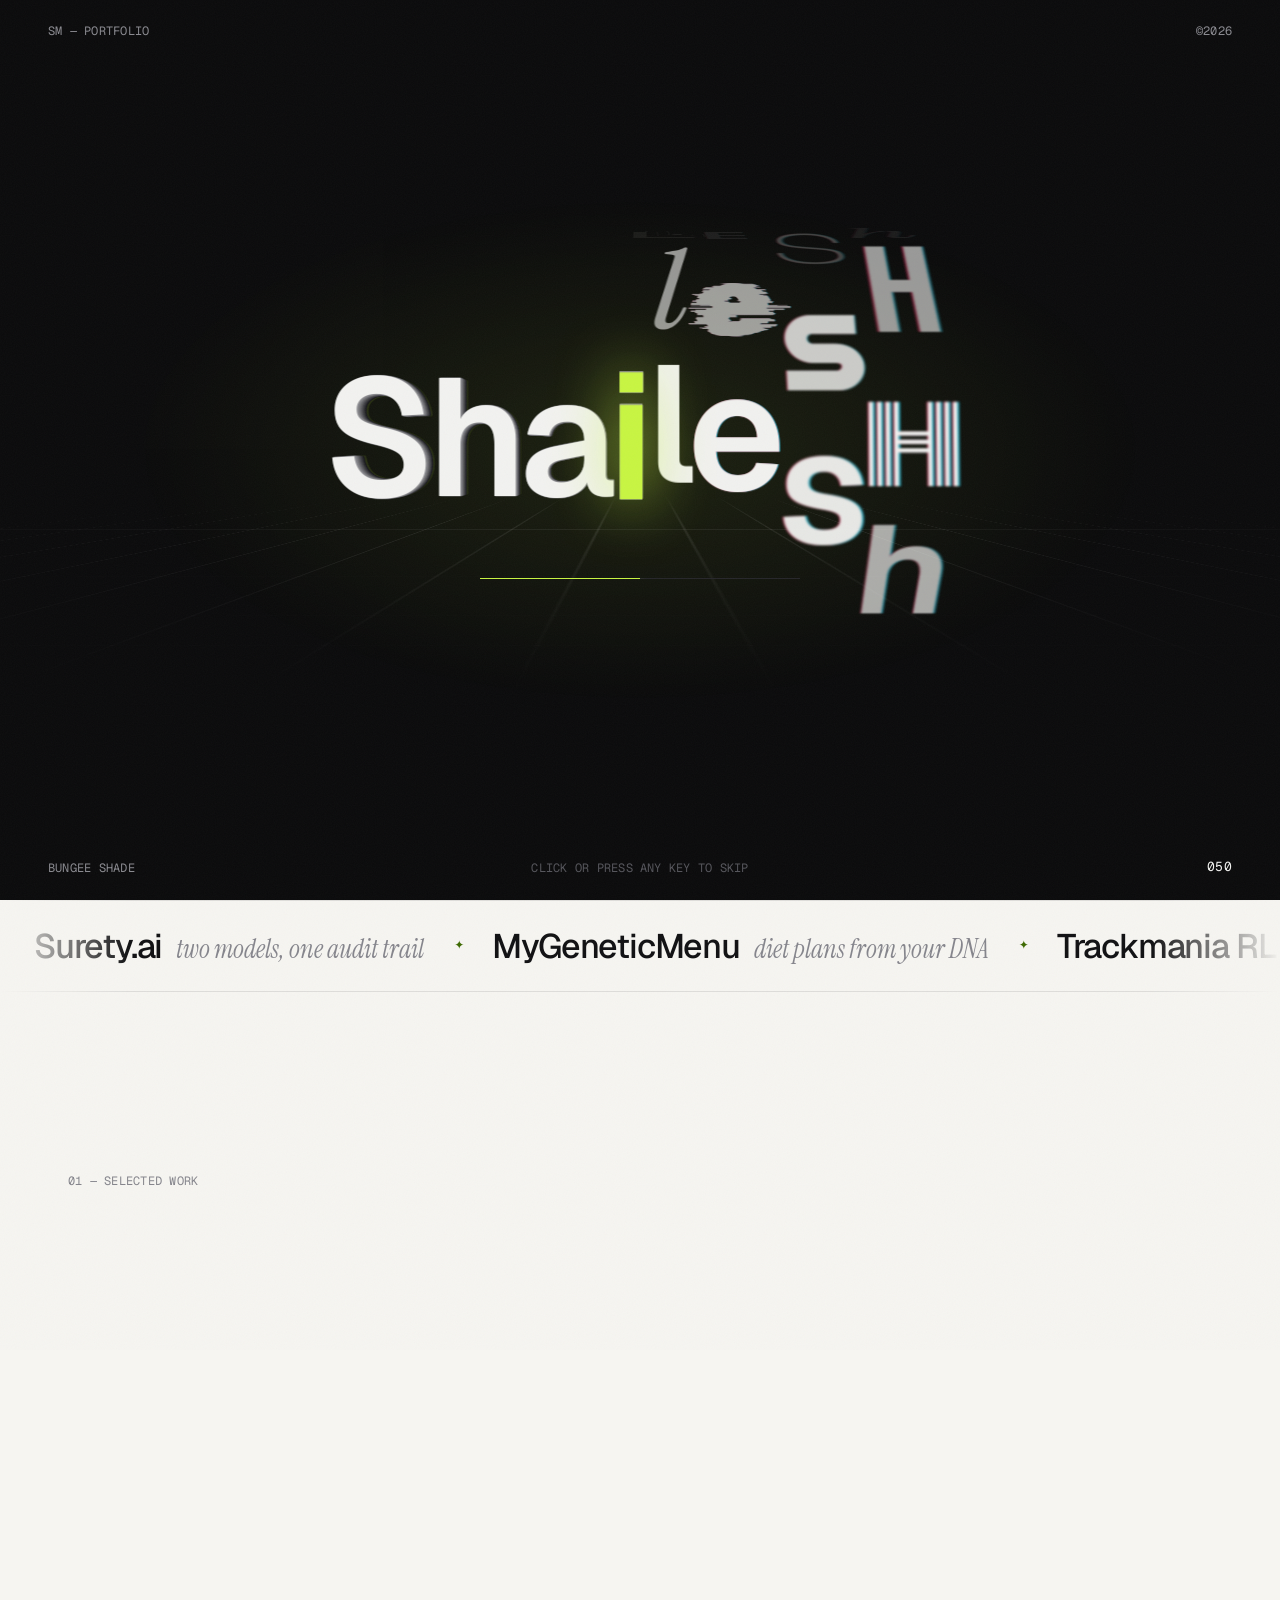
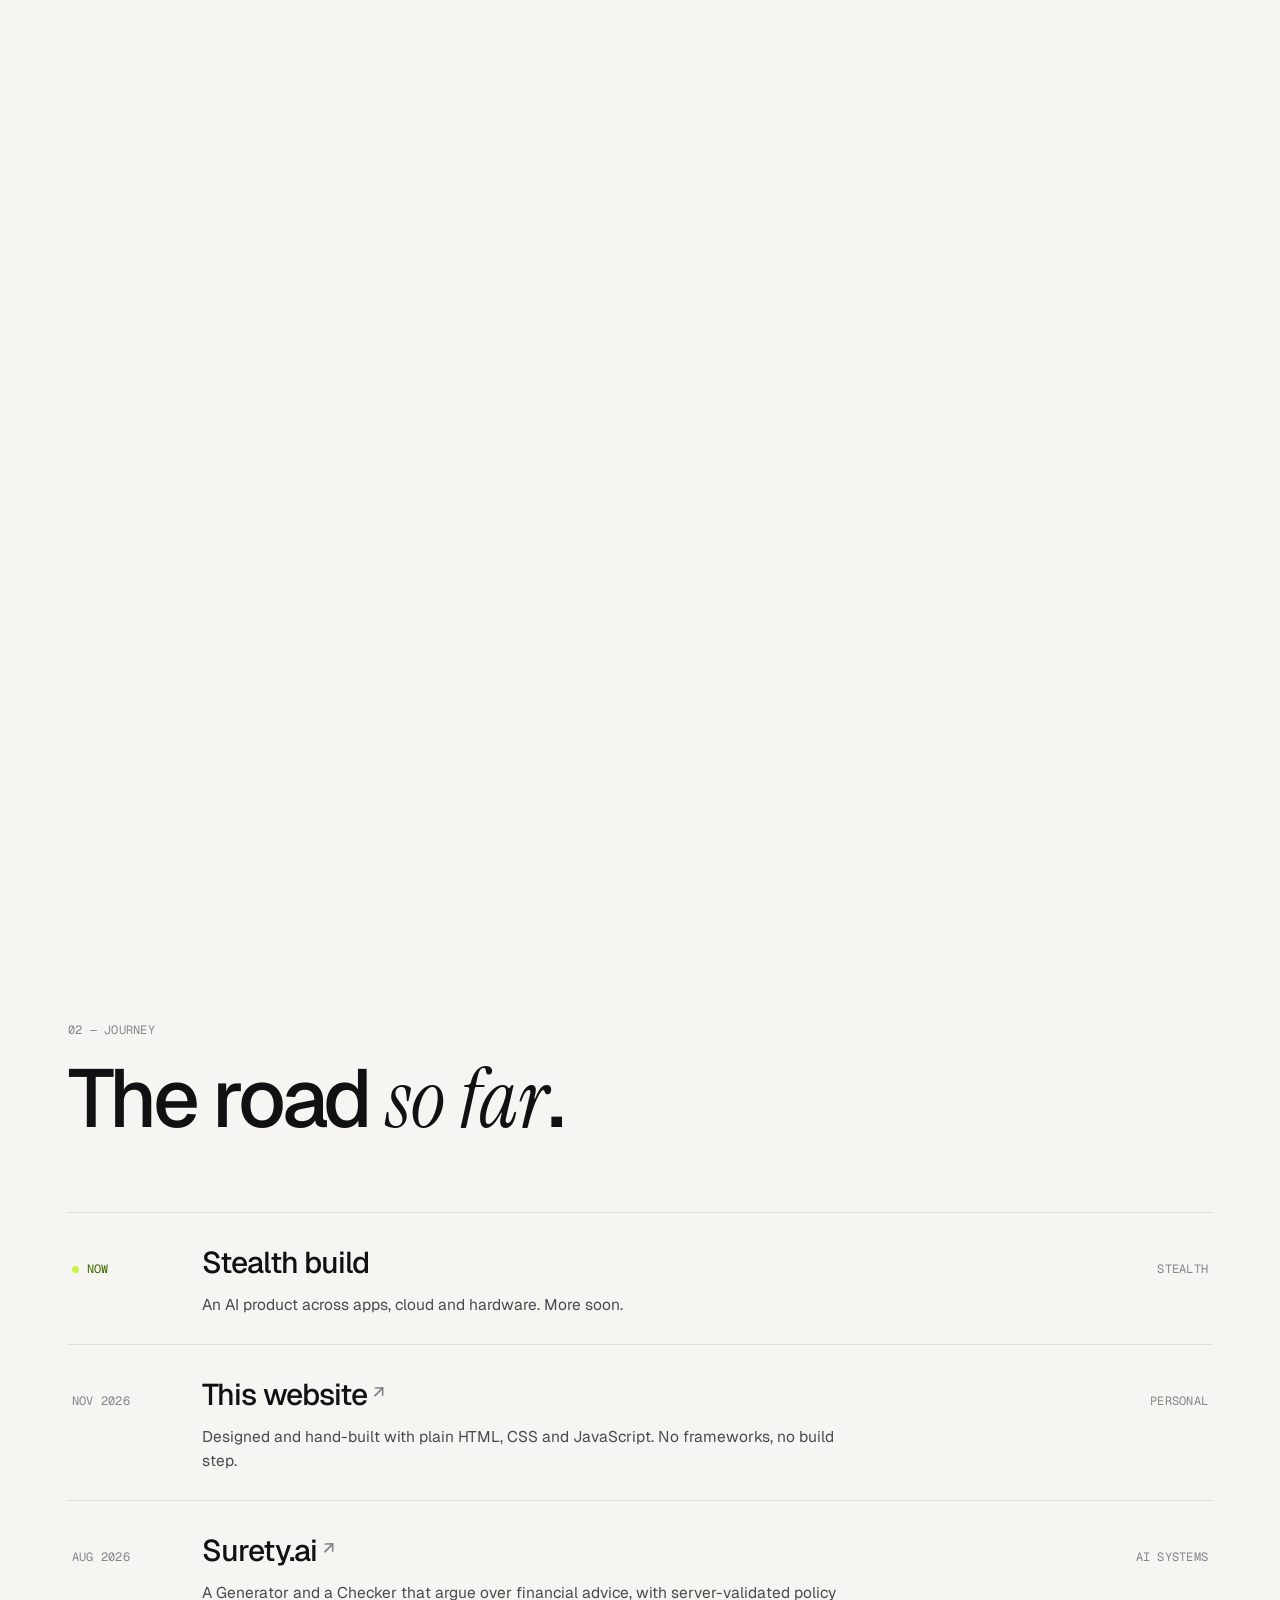
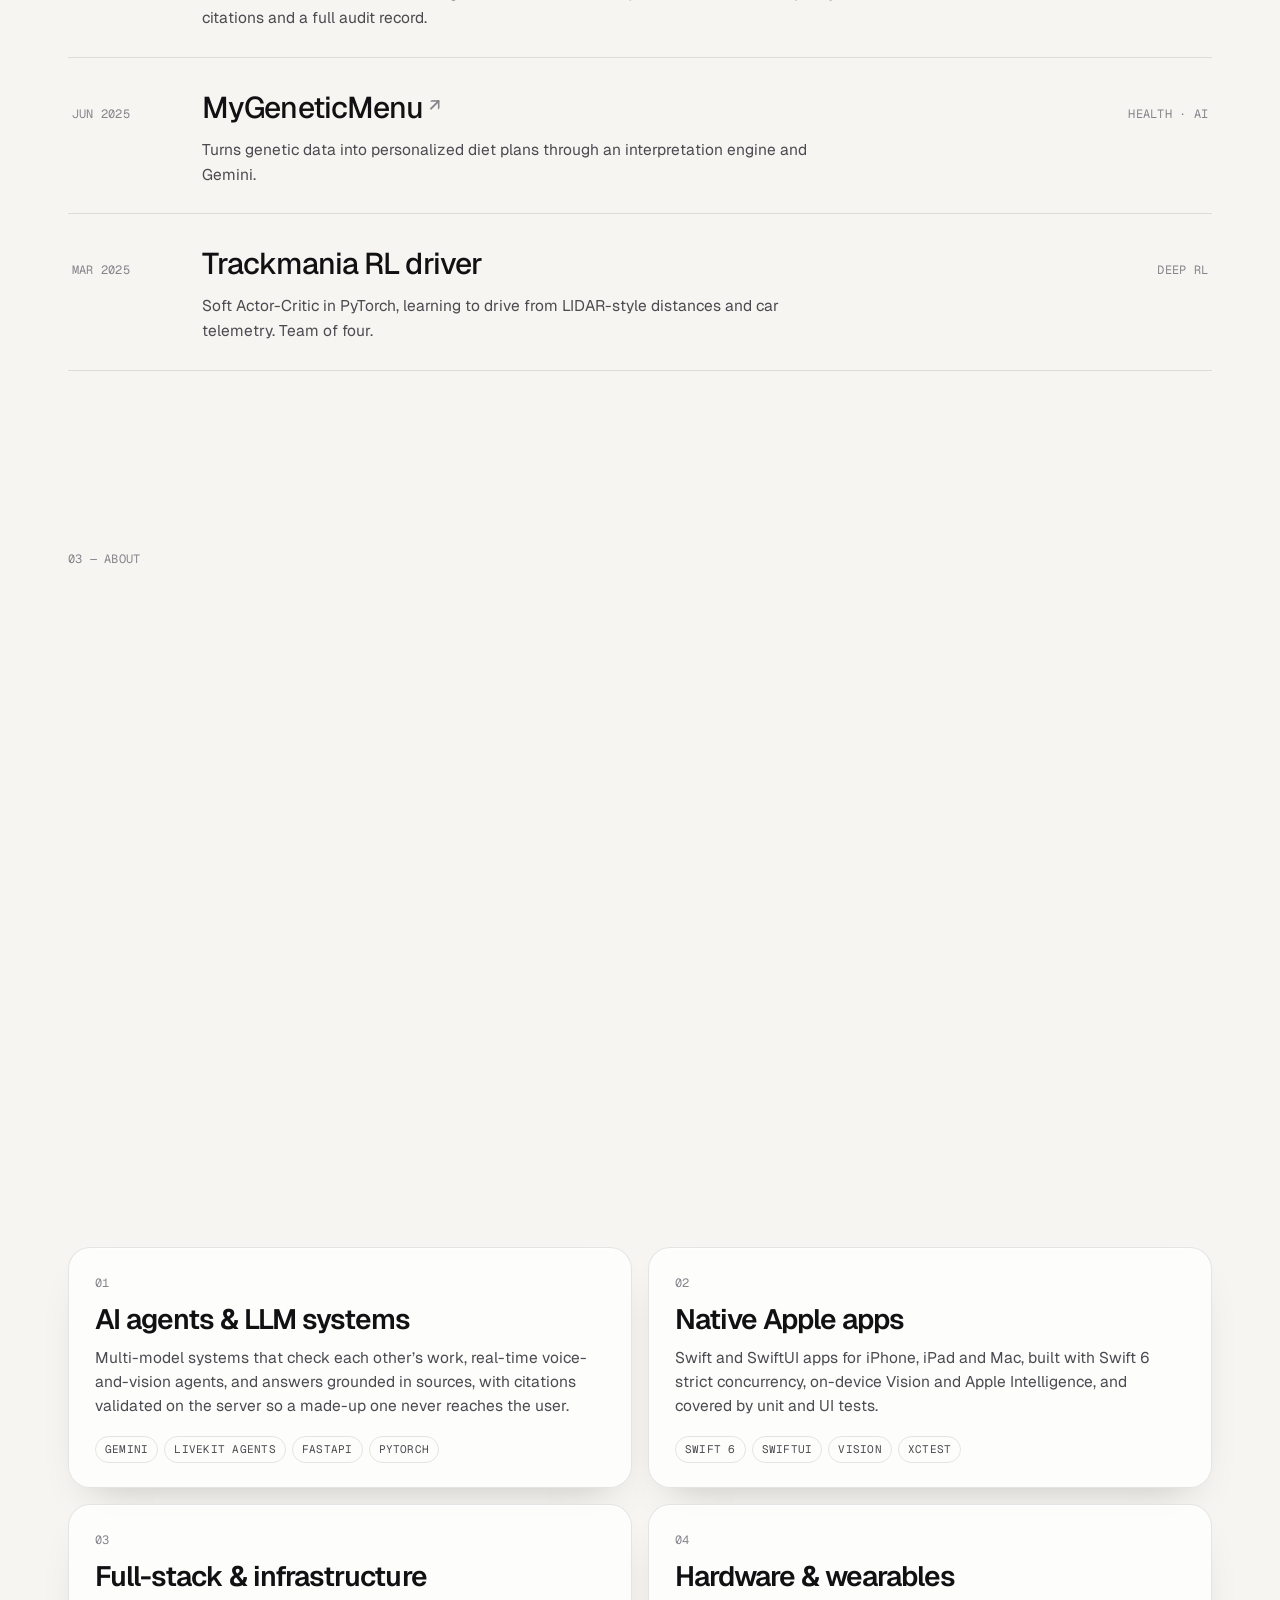
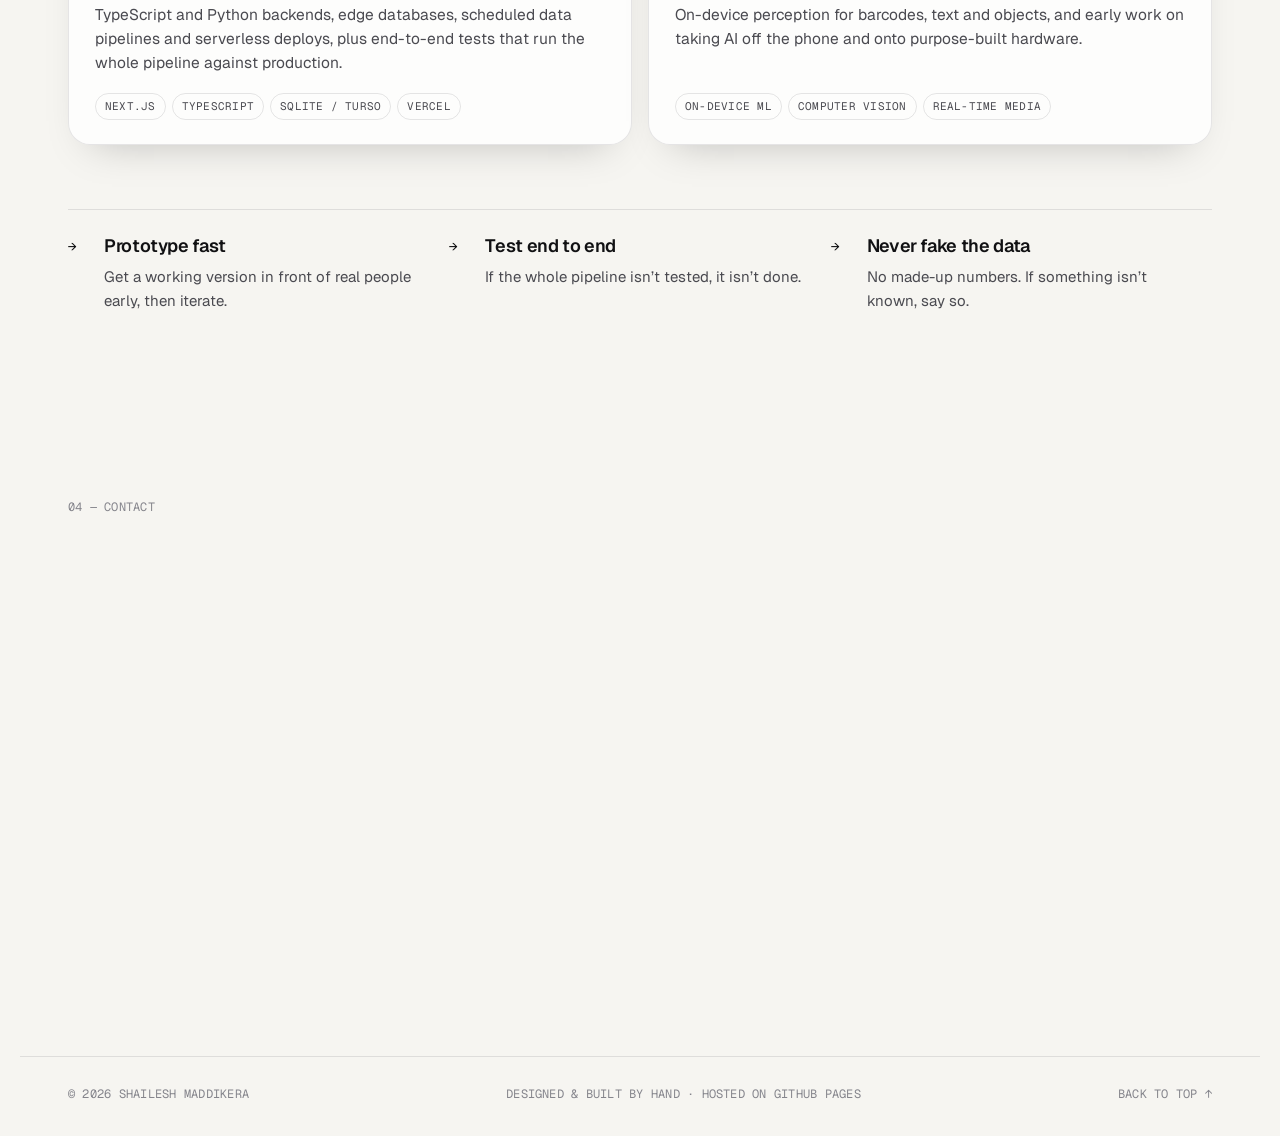
==== commit a3479c14: "Intro: 3D type drums: letters spin on 3D drums of typefaces, land as extruded solid letters, camera " ====
--- a/index.html
+++ b/index.html
@@ -44,7 +44,6 @@
   <!-- ───────────── Intro ───────────── -->
   <div class="intro" id="intro" aria-hidden="true">
     <div class="intro-bg"></div>
-    <div class="intro-grid"></div>
     <div class="intro-glow" id="introGlow"></div>
     <div class="intro-corner tl mono">SM — Portfolio</div>
     <div class="intro-corner tr mono">©2026</div>
--- a/assets/style.css
+++ b/assets/style.css
@@ -75,21 +75,14 @@
   background-image: url("data:image/svg+xml,%3Csvg xmlns='http://www.w3.org/2000/svg' width='160' height='160'%3E%3Cfilter id='n'%3E%3CfeTurbulence type='fractalNoise' baseFrequency='.9' numOctaves='3' stitchTiles='stitch'/%3E%3C/filter%3E%3Crect width='100%25' height='100%25' filter='url(%23n)'/%3E%3C/svg%3E");
 }
 
-/* ─────────────────────────── Intro: type reels ─────────────────────────── */
+/* ─────────────────────────── Intro: 3D type drums ─────────────────────────── */
+@property --d { syntax: '<length>'; inherits: true; initial-value: 0px; }
 .intro { display: none; }
 html.js .intro {
   display: block; position: fixed; inset: 0; z-index: 90; cursor: pointer;
-  color: #f2f2f0; perspective: 1000px;
+  color: #f2f2f0;
 }
 .intro-bg { position: absolute; inset: 0; background: #0b0b0c; transform-origin: top; }
-.intro-grid {
-  position: absolute; inset: 0; pointer-events: none; opacity: .5;
-  background:
-    linear-gradient(rgba(255,255,255,.035) 1px, transparent 1px) 0 0 / 100% 12.5vh,
-    linear-gradient(90deg, rgba(255,255,255,.035) 1px, transparent 1px) 0 0 / 12.5vw 100%;
-  -webkit-mask-image: radial-gradient(ellipse 60% 55% at 50% 50%, #000, transparent);
-          mask-image: radial-gradient(ellipse 60% 55% at 50% 50%, #000, transparent);
-}
 .intro-glow {
   position: absolute; left: 50%; top: 50%; width: 80vmax; height: 40vmax; transform: translate(-50%, -50%);
   background: radial-gradient(closest-side, rgba(200,245,66,.18), transparent); opacity: 0; pointer-events: none;
@@ -98,37 +91,50 @@
   position: absolute; left: 50%; top: 50%; transform: translate(-50%, -50%);
   font-size: clamp(56px, 13vw, 200px); line-height: 1; white-space: nowrap;
   font-family: var(--sans); font-weight: 600; letter-spacing: -.045em;
-  will-change: transform; transform-style: preserve-3d;
-}
-/* The word, tilting toward the cursor. */
+  will-change: transform; perspective: 7em;
+}
+/* Camera (scripted orbit) → tilt (cursor) → one drum per letter. All of it stays in 3D. */
+.intro-name .cam { position: relative; display: inline-block; transform-style: preserve-3d; }
 .intro-name .tilt {
   display: inline-flex; letter-spacing: 0; transform-style: preserve-3d;
   transform: rotateX(var(--rx, 0deg)) rotateY(var(--ry, 0deg));
   transition: transform .6s cubic-bezier(.2,.7,.1,1);
 }
-/* One reel per letter: shows exactly one row; the strip of glyphs scrolls through it. */
-.intro-name .reel {
-  position: relative; display: inline-block; height: 1.2em; overflow: hidden;
-  -webkit-mask-image: linear-gradient(transparent, #000 18%, #000 82%, transparent);
-          mask-image: linear-gradient(transparent, #000 18%, #000 82%, transparent);
-  margin-right: -0.045em;   /* the home face's tracking */
-}
-.intro-name .reel.lock { -webkit-mask-image: none; mask-image: none; overflow: visible; }
-.intro-name .strip { display: block; will-change: transform, filter; }
-.intro-name .g { display: block; height: 1.2em; line-height: 1.2em; text-align: center; }
-.intro-name .g i { font-style: inherit; display: inline-block; }
+.intro-name .reel { position: relative; display: inline-block; height: 1.2em; margin-right: -0.045em; transform-style: preserve-3d; }
+.intro-name .face, .intro-name .xl {
+  position: absolute; left: -1em; right: -1em; top: 0; height: 1.2em; line-height: 1.2em;
+  text-align: center; white-space: nowrap;
+}
+.intro-name .face { backface-visibility: hidden; filter: blur(var(--b, 0em)); will-change: transform, opacity; }
+.intro-name .face i { display: inline-block; }
+/* A landed letter: a stack of slices, front face on top. */
+.intro-name .x { position: absolute; inset: 0; transform-style: preserve-3d; }
+.intro-name .xl { transform: translateZ(calc(var(--k) * var(--d) * -1)); }
+.intro-name .xl.front { color: #f2f2f0; }
+/* A grid floor the word stands on; it reads as depth while the camera moves. */
+.intro-name .floor {
+  position: absolute; left: 50%; top: 50%; width: 10em; height: 10em; margin: -5em 0 0 -5em; pointer-events: none;
+  transform: translateY(.46em) rotateX(90deg);
+  background:
+    linear-gradient(rgba(255,255,255,.1) 2px, transparent 2px) 50% 50% / .5em .5em,
+    linear-gradient(90deg, rgba(255,255,255,.1) 2px, transparent 2px) 50% 50% / .5em .5em;
+  -webkit-mask-image: radial-gradient(closest-side, #000 10%, transparent);
+          mask-image: radial-gradient(closest-side, #000 10%, transparent);
+  transition: opacity .9s;
+}
+.intro.locked .intro-name .floor { opacity: 0; }
 /* A light sweeps across the finished name. */
 .intro-name::after {
   content: ""; position: absolute; inset: -10% -8%; pointer-events: none; opacity: 0;
   background: linear-gradient(100deg, transparent 38%, rgba(255,255,255,.95) 50%, transparent 62%);
   mix-blend-mode: overlay; transform: translateX(-110%);
 }
-.intro.locked .intro-name::after { animation: sweep 1s cubic-bezier(.4,0,.2,1) forwards; }
+.intro.locked .intro-name::after { animation: sweep 1s .2s cubic-bezier(.4,0,.2,1) forwards; }
 @keyframes sweep { 0% { opacity: 1; transform: translateX(-110%); } 100% { opacity: 1; transform: translateX(110%); } }
 
 .intro-line { position: absolute; left: 50%; top: calc(50% + clamp(56px, 10vw, 150px)); width: min(320px, 50vw); height: 1px; transform: translateX(-50%); background: #26262a; overflow: hidden; }
 .intro-line i { position: absolute; inset: 0; background: #c8f542; transform-origin: left; transform: scaleX(0); transition: transform .35s var(--ease); box-shadow: 0 0 12px #c8f542; }
-.intro.leaving .intro-line, .intro.leaving .intro-grid { opacity: 0; transition: opacity .3s; }
+.intro.leaving .intro-line { opacity: 0; transition: opacity .3s; }
 .intro-corner { position: absolute; color: #8a8a90; }
 .intro-corner.tl { top: 22px; left: var(--gutter); }
 .intro-corner.tr { top: 22px; right: var(--gutter); }
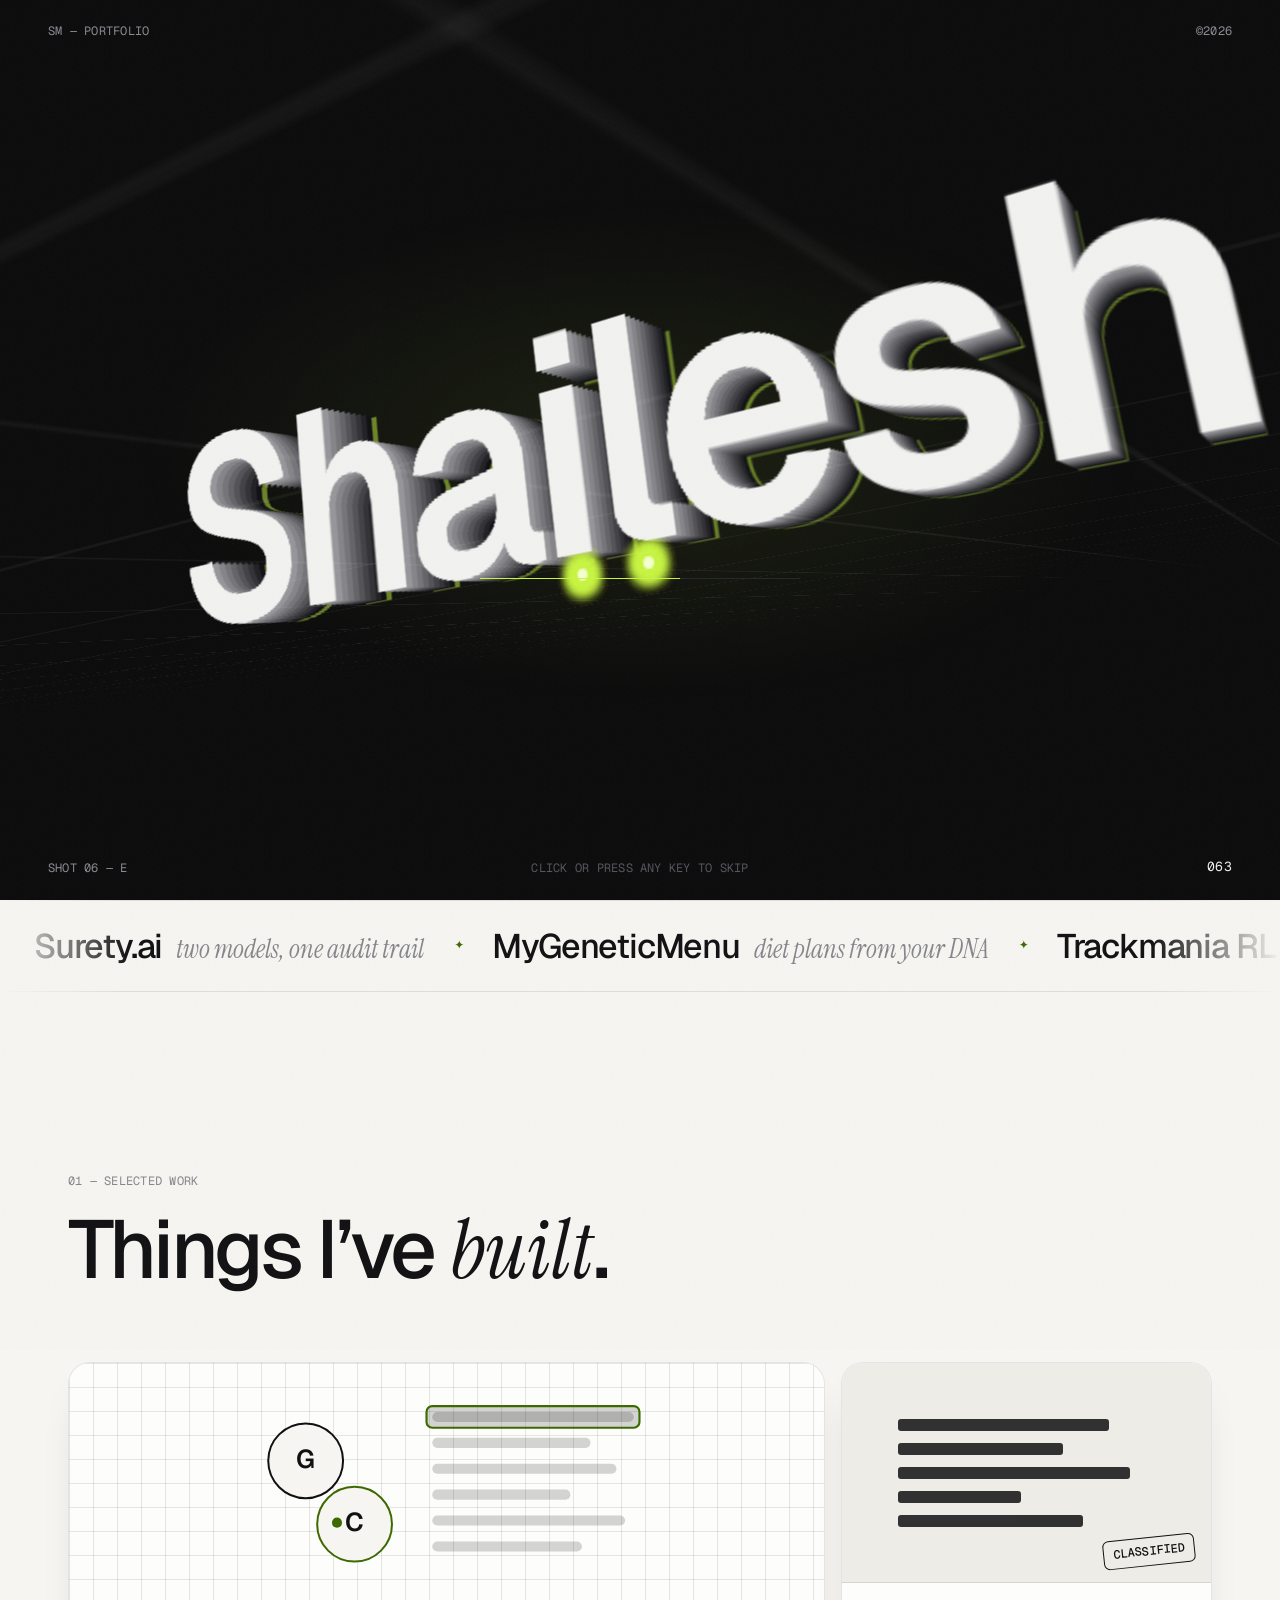
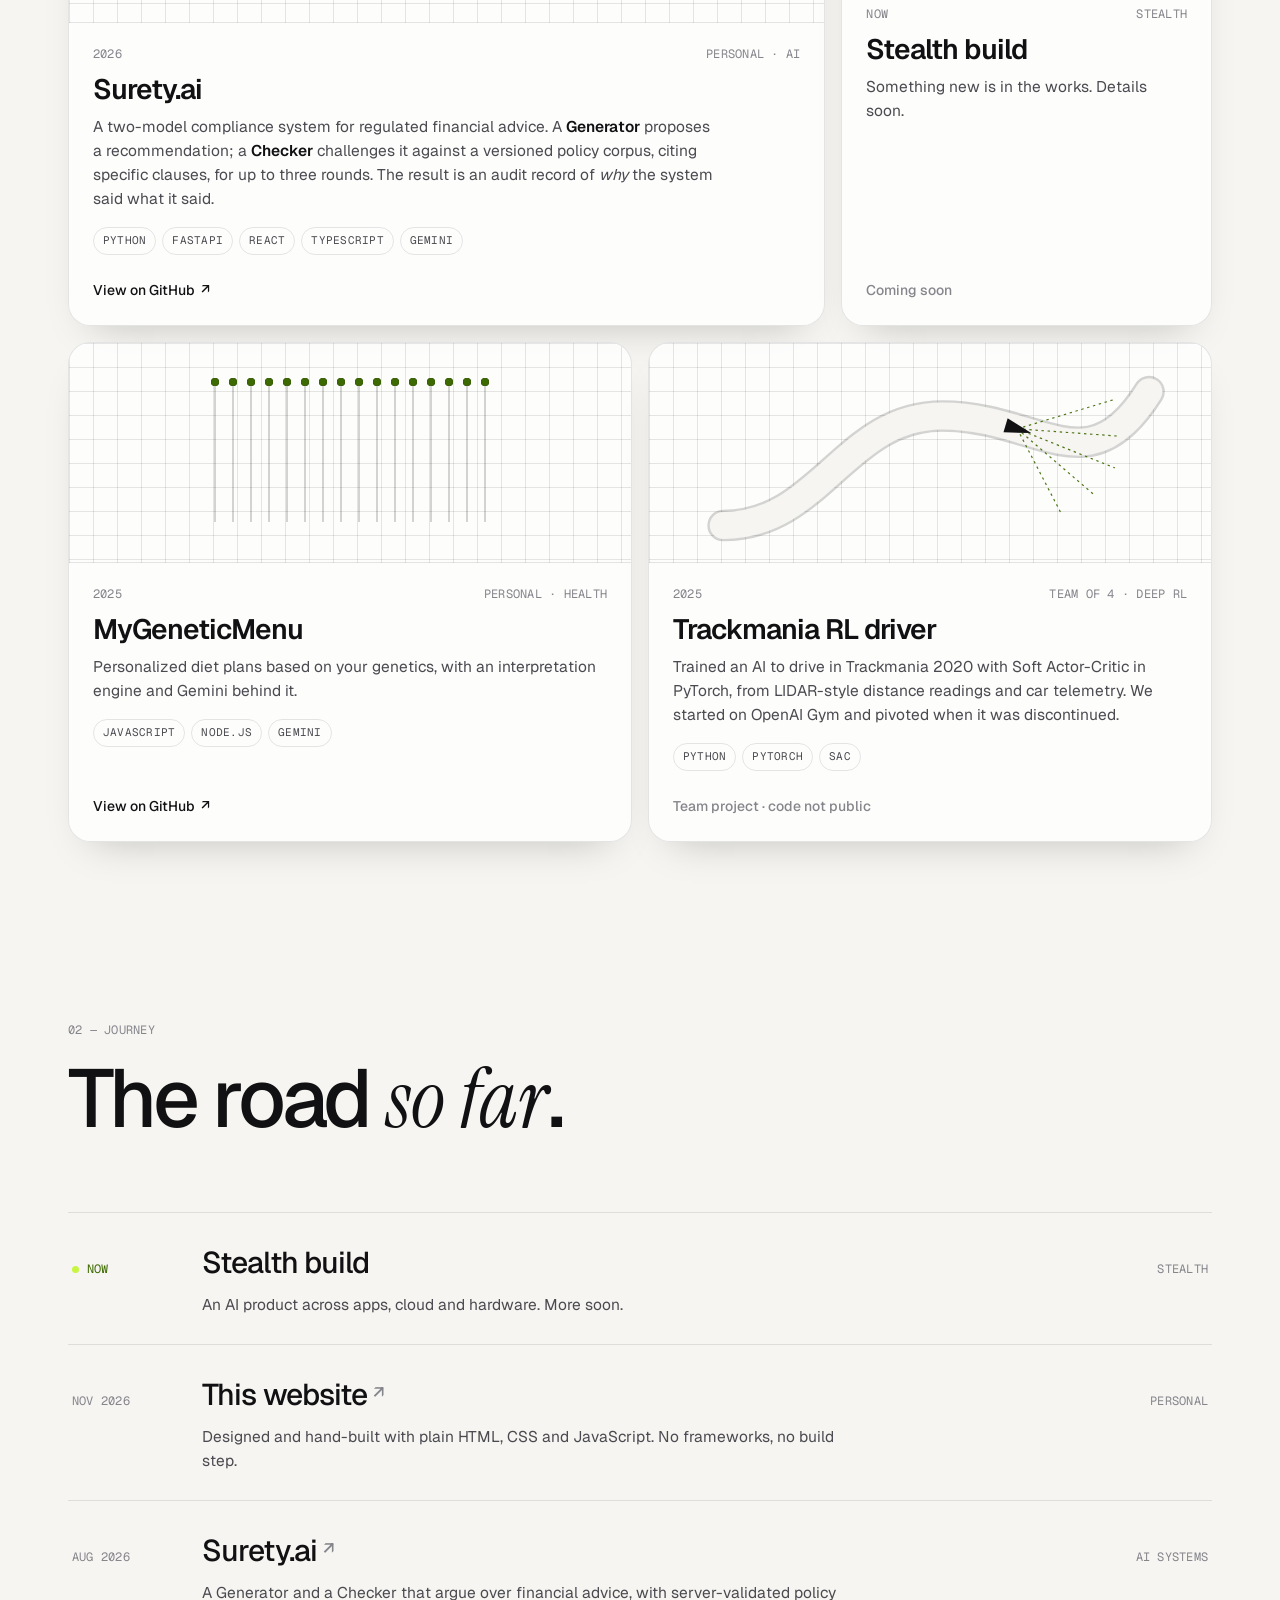
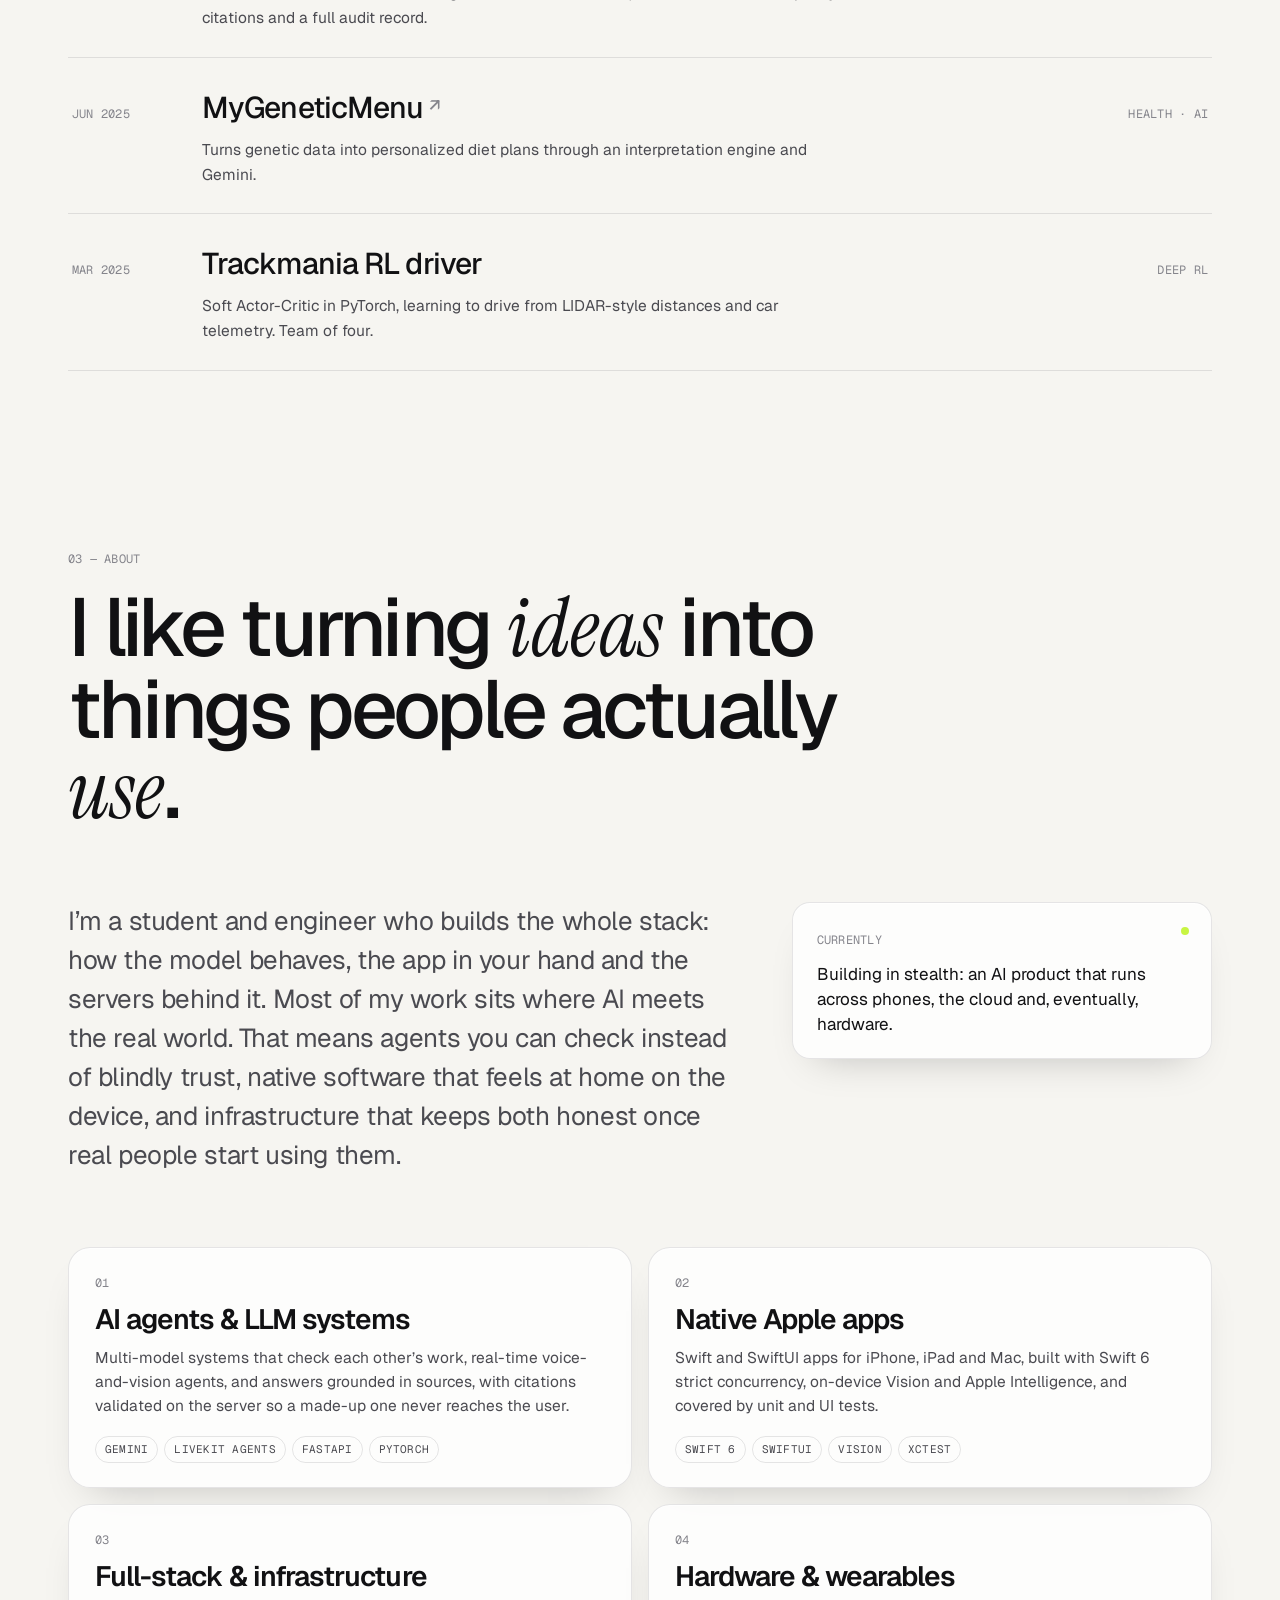
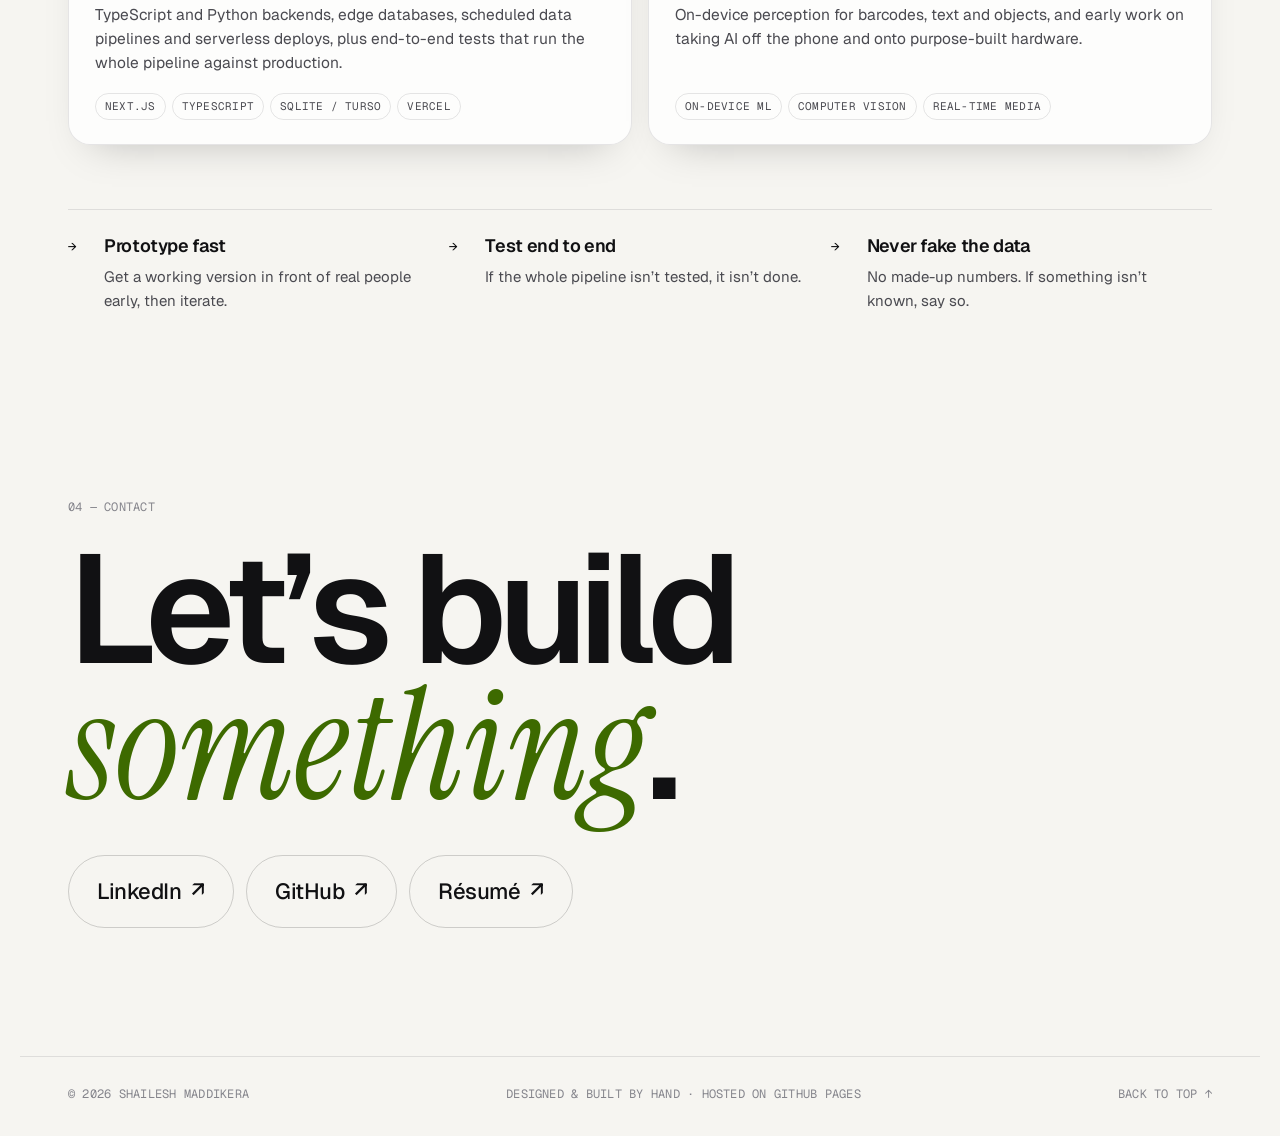
==== commit 021de1e6: "Intro: title-card build in one typeface: each letter forged in 3D with its own camera shot, then a f" ====
--- a/index.html
+++ b/index.html
@@ -36,8 +36,6 @@
   <link rel="preconnect" href="https://fonts.gstatic.com" crossorigin />
   <!-- Site type. -->
   <link rel="stylesheet" href="https://fonts.googleapis.com/css2?family=Geist:wght@300..700&family=Geist+Mono:wght@400;500&family=Instrument+Serif:ital@0;1&display=swap" />
-  <!-- Intro faces: only the letters of "Shailesh", so each is a few hundred bytes. -->
-  <link rel="stylesheet" href="https://fonts.googleapis.com/css2?family=Bebas+Neue&family=Bungee+Shade&family=Caveat:wght@700&family=Major+Mono+Display&family=Monoton&family=Orbitron:wght@800&family=Pacifico&family=Playfair+Display:ital,wght@1,900&family=Press+Start+2P&family=Rubik+Glitch&family=Silkscreen&family=Syne:wght@800&family=UnifrakturCook:wght@700&family=Space+Grotesk:wght@300&family=Rubik+Mono+One&family=Righteous&display=block&text=Shailesh" />
   <link rel="stylesheet" href="assets/style.css" />
 </head>
 <body>
@@ -48,6 +46,7 @@
     <div class="intro-corner tl mono">SM — Portfolio</div>
     <div class="intro-corner tr mono">©2026</div>
     <div class="intro-name" id="introName">Shailesh</div>
+    <div class="intro-fade" id="introFade"></div>
     <div class="intro-line"><i id="introLine"></i></div>
     <div class="intro-corner bl mono"><span id="introFont">Loading type</span></div>
     <div class="intro-corner br mono"><span id="introCount">000</span></div>
--- a/assets/style.css
+++ b/assets/style.css
@@ -75,7 +75,7 @@
   background-image: url("data:image/svg+xml,%3Csvg xmlns='http://www.w3.org/2000/svg' width='160' height='160'%3E%3Cfilter id='n'%3E%3CfeTurbulence type='fractalNoise' baseFrequency='.9' numOctaves='3' stitchTiles='stitch'/%3E%3C/filter%3E%3Crect width='100%25' height='100%25' filter='url(%23n)'/%3E%3C/svg%3E");
 }
 
-/* ─────────────────────────── Intro: 3D type drums ─────────────────────────── */
+/* ─────────────────────────── Intro: the build ─────────────────────────── */
 @property --d { syntax: '<length>'; inherits: true; initial-value: 0px; }
 .intro { display: none; }
 html.js .intro {
@@ -87,37 +87,57 @@
   position: absolute; left: 50%; top: 50%; width: 80vmax; height: 40vmax; transform: translate(-50%, -50%);
   background: radial-gradient(closest-side, rgba(200,245,66,.18), transparent); opacity: 0; pointer-events: none;
 }
+.intro-fade { position: absolute; inset: 0; background: #0b0b0c; opacity: 0; pointer-events: none; }
 .intro-name {
   position: absolute; left: 50%; top: 50%; transform: translate(-50%, -50%);
   font-size: clamp(56px, 13vw, 200px); line-height: 1; white-space: nowrap;
   font-family: var(--sans); font-weight: 600; letter-spacing: -.045em;
   will-change: transform; perspective: 7em;
 }
-/* Camera (scripted orbit) → tilt (cursor) → one drum per letter. All of it stays in 3D. */
+/* Camera (scripted flight) → tilt (cursor) → one 3D letter per character. All of it stays in 3D. */
 .intro-name .cam { position: relative; display: inline-block; transform-style: preserve-3d; }
 .intro-name .tilt {
   display: inline-flex; letter-spacing: 0; transform-style: preserve-3d;
   transform: rotateX(var(--rx, 0deg)) rotateY(var(--ry, 0deg));
-  transition: transform .6s cubic-bezier(.2,.7,.1,1);
-}
-.intro-name .reel { position: relative; display: inline-block; height: 1.2em; margin-right: -0.045em; transform-style: preserve-3d; }
-.intro-name .face, .intro-name .xl {
-  position: absolute; left: -1em; right: -1em; top: 0; height: 1.2em; line-height: 1.2em;
+  transition: transform .8s cubic-bezier(.2,.7,.1,1);
+}
+.intro-name .letter { position: relative; display: inline-block; height: 1.2em; margin-right: -0.045em; transform-style: preserve-3d; }
+/* Boxes hug the glyphs (same baseline as a 1.2em line) to keep each GPU layer small. */
+.intro-name .bp, .intro-name .xl {
+  position: absolute; left: -.04em; right: -.04em; top: .14em; height: .92em; line-height: .92em;
   text-align: center; white-space: nowrap;
 }
-.intro-name .face { backface-visibility: hidden; filter: blur(var(--b, 0em)); will-change: transform, opacity; }
-.intro-name .face i { display: inline-block; }
-/* A landed letter: a stack of slices, front face on top. */
+/* The outline each letter is built into. */
+.intro-name .bp { color: transparent; -webkit-text-stroke: .008em rgba(200,245,66,.9); opacity: .14; }
+/* A letter: a stack of slices, front face on top. */
 .intro-name .x { position: absolute; inset: 0; transform-style: preserve-3d; }
 .intro-name .xl { transform: translateZ(calc(var(--k) * var(--d) * -1)); }
-.intro-name .xl.front { color: #f2f2f0; }
+/* Side slices keep a fixed, low resolution (cheap even in extreme close-ups); faces re-render sharp. */
+.intro-name .xl:not(.front) { will-change: transform; }
+/* A hair in front of the stack: a real 3D offset keeps the face on its own layer, drawn over the slices. */
+.intro-name .xl.front { color: #f2f2f0; transform: translateZ(.003em); }
+/* Switched on during the black frame (no transition: re-drawing big faces every frame is costly). */
+.intro.shine .intro-name .xl.front { text-shadow: 0 0 .14em rgba(255,255,255,.45), 0 0 .55em rgba(200,245,66,.22); }
+/* Floating embers and impact sparks, in the same 3D space. */
+.intro-name .embers, .intro-name .sparks { position: absolute; left: 50%; top: 50%; transform-style: preserve-3d; pointer-events: none; }
+.intro-name .sparks { top: 1em; }
+.intro-name .ember {
+  position: absolute; width: 3px; height: 3px; border-radius: 50%; opacity: 0;
+  background: #eaffb0; box-shadow: 0 0 6px 1px rgba(200,245,66,.55);
+  animation: ember 6s linear infinite;
+}
+@keyframes ember { 0% { translate: 0 0; opacity: 0; } 15% { opacity: .85; } 80% { opacity: .5; } 100% { translate: .35em -2em; opacity: 0; } }
+.intro-name .spark {
+  position: absolute; width: .035em; height: .035em; border-radius: 50%;
+  background: #f4ffd0; box-shadow: 0 0 .05em .02em #c8f542;
+}
 /* A grid floor the word stands on; it reads as depth while the camera moves. */
 .intro-name .floor {
-  position: absolute; left: 50%; top: 50%; width: 10em; height: 10em; margin: -5em 0 0 -5em; pointer-events: none;
+  position: absolute; left: 50%; top: 50%; width: 13em; height: 13em; margin: -6.5em 0 0 -6.5em; pointer-events: none;
   transform: translateY(.46em) rotateX(90deg);
   background:
-    linear-gradient(rgba(255,255,255,.1) 2px, transparent 2px) 50% 50% / .5em .5em,
-    linear-gradient(90deg, rgba(255,255,255,.1) 2px, transparent 2px) 50% 50% / .5em .5em;
+    linear-gradient(rgba(255,255,255,.07) 2px, transparent 2px) 50% 50% / .5em .5em,
+    linear-gradient(90deg, rgba(255,255,255,.07) 2px, transparent 2px) 50% 50% / .5em .5em;
   -webkit-mask-image: radial-gradient(closest-side, #000 10%, transparent);
           mask-image: radial-gradient(closest-side, #000 10%, transparent);
   transition: opacity .9s;
@@ -129,7 +149,7 @@
   background: linear-gradient(100deg, transparent 38%, rgba(255,255,255,.95) 50%, transparent 62%);
   mix-blend-mode: overlay; transform: translateX(-110%);
 }
-.intro.locked .intro-name::after { animation: sweep 1s .2s cubic-bezier(.4,0,.2,1) forwards; }
+.intro.locked .intro-name::after { animation: sweep 1.1s cubic-bezier(.4,0,.2,1) forwards; }
 @keyframes sweep { 0% { opacity: 1; transform: translateX(-110%); } 100% { opacity: 1; transform: translateX(110%); } }
 
 .intro-line { position: absolute; left: 50%; top: calc(50% + clamp(56px, 10vw, 150px)); width: min(320px, 50vw); height: 1px; transform: translateX(-50%); background: #26262a; overflow: hidden; }
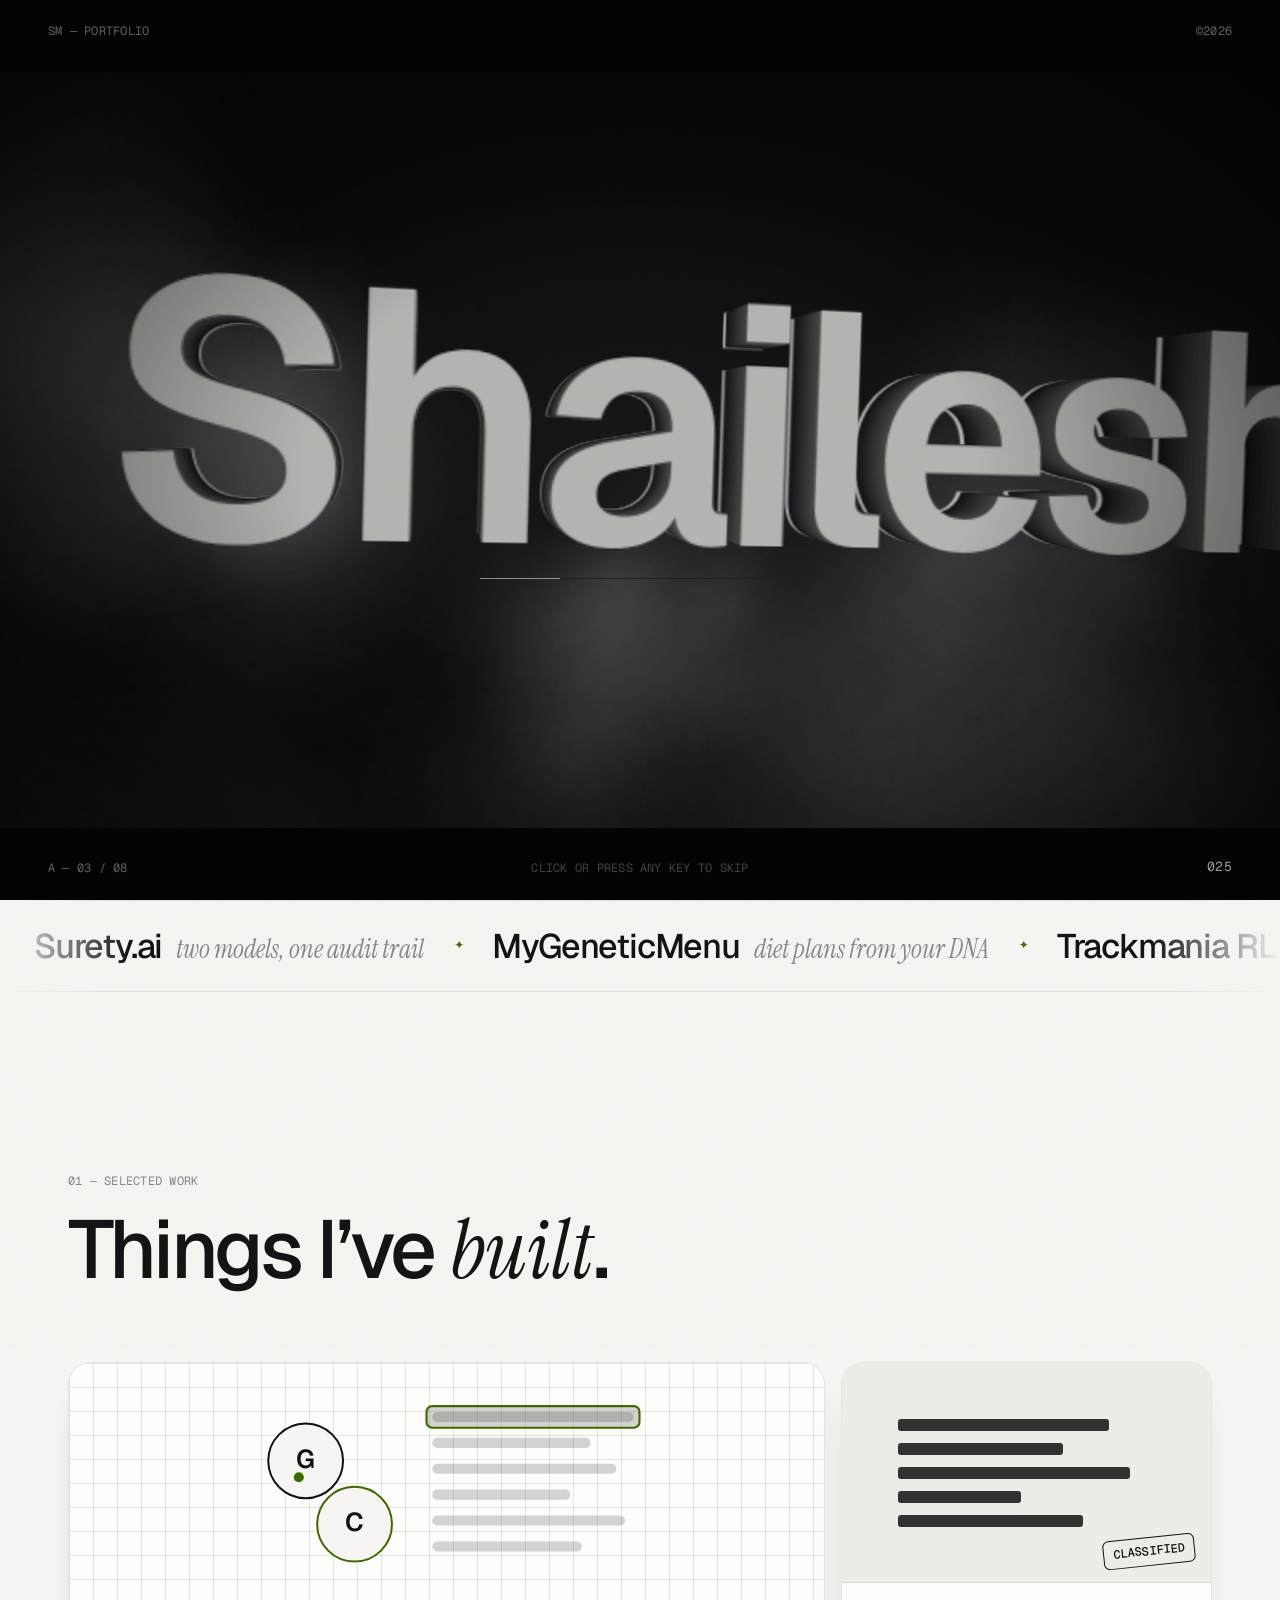
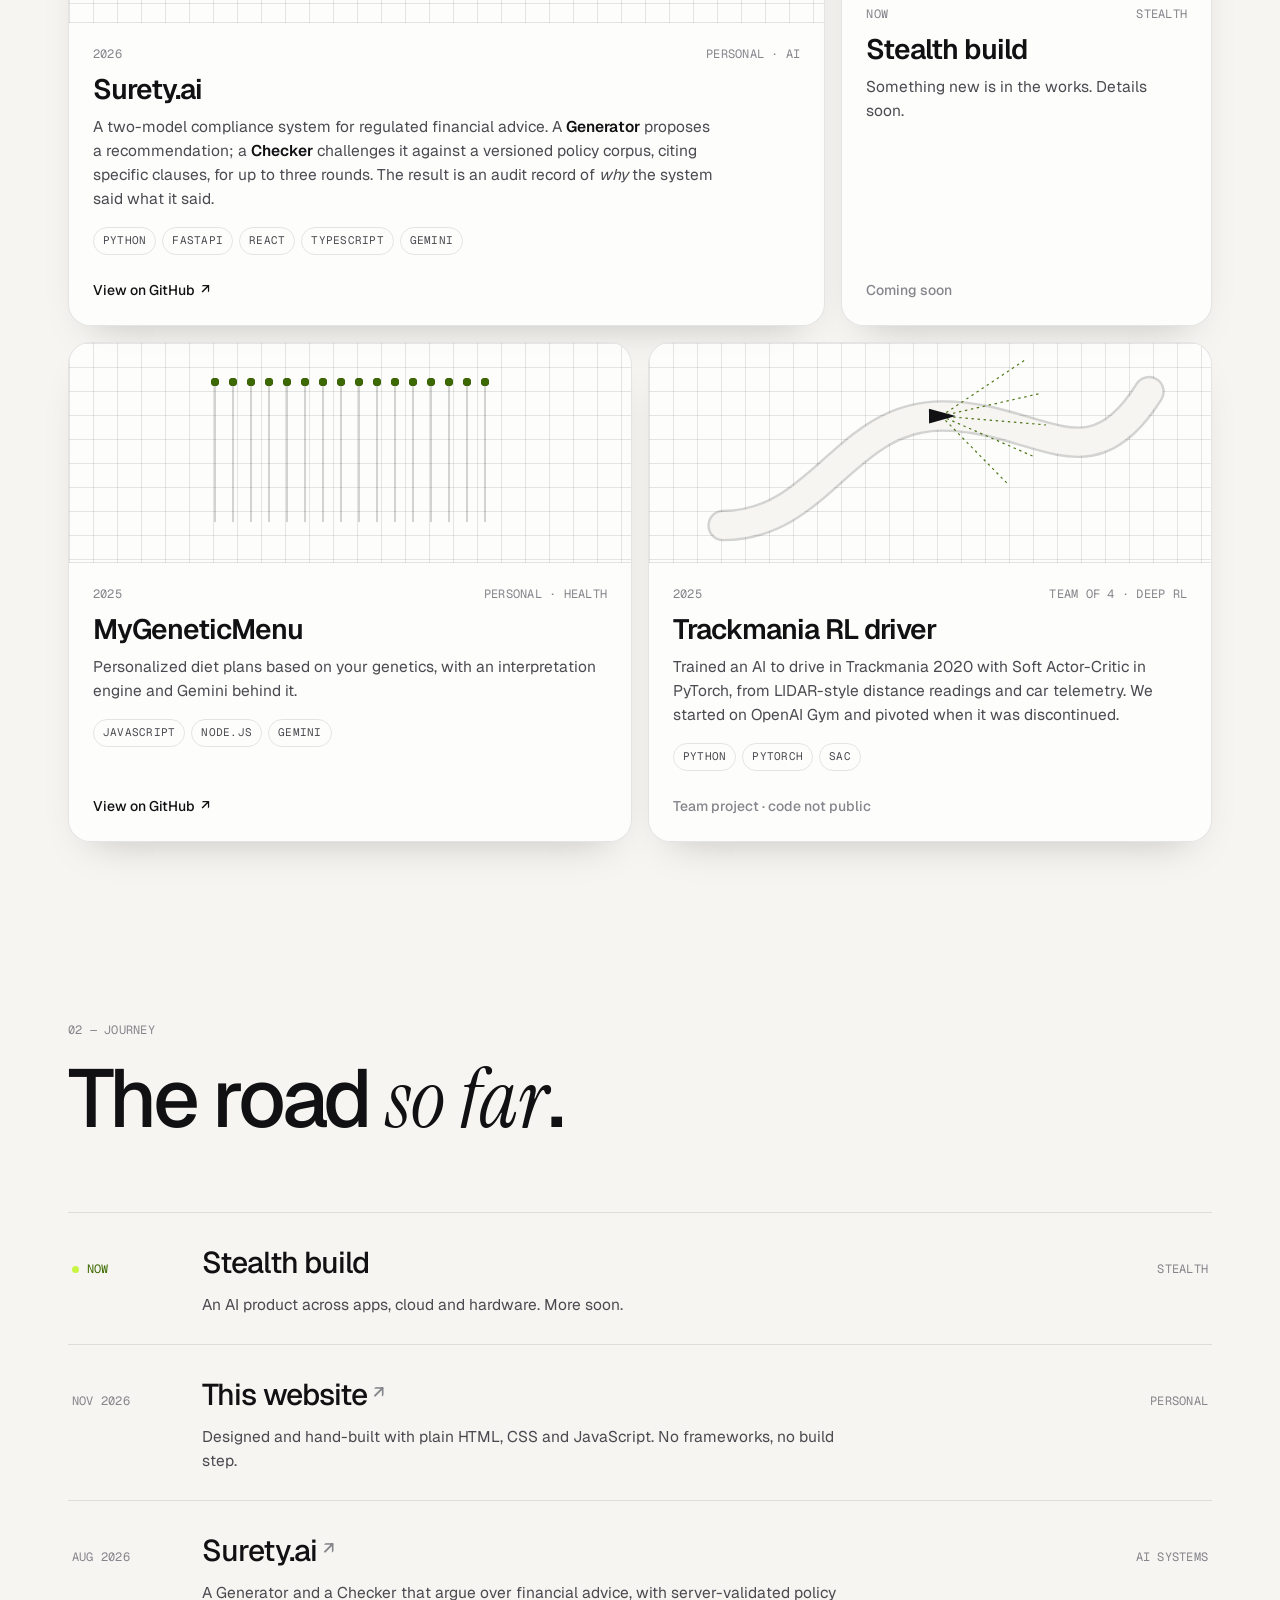
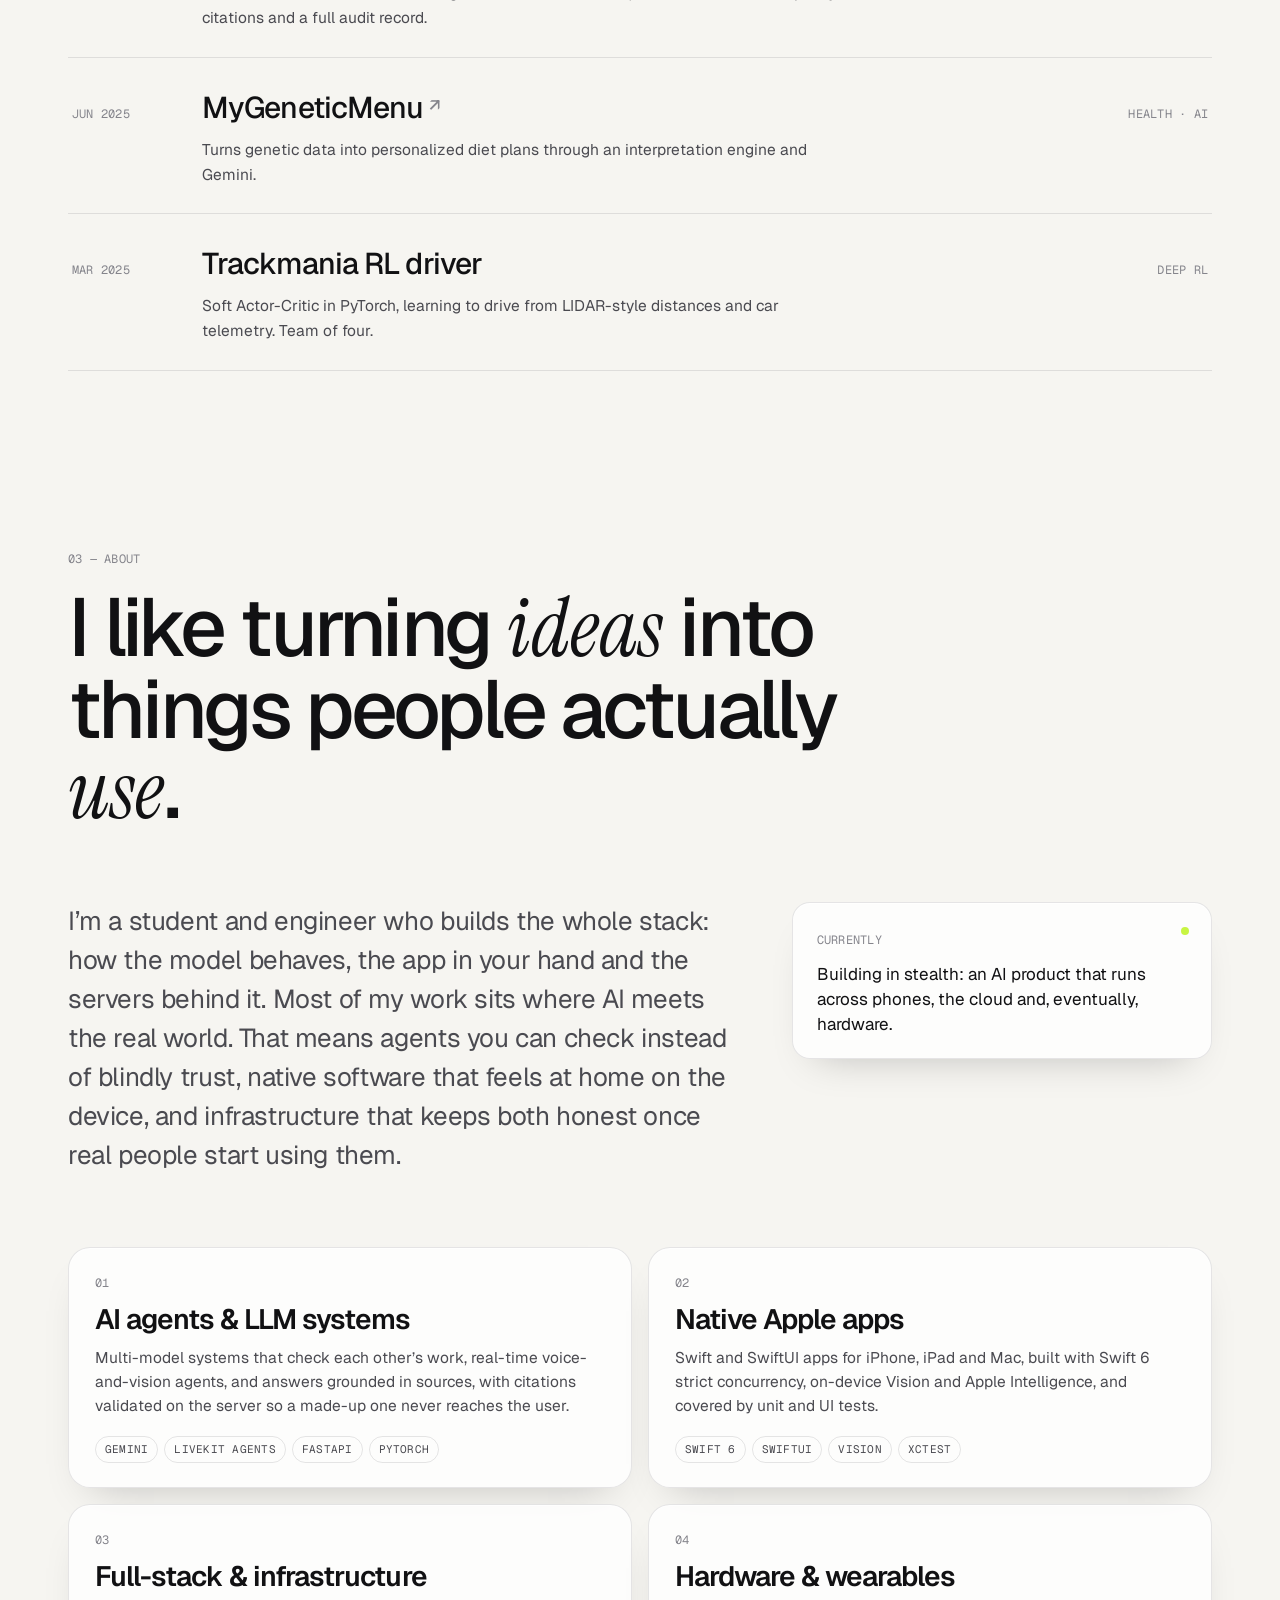
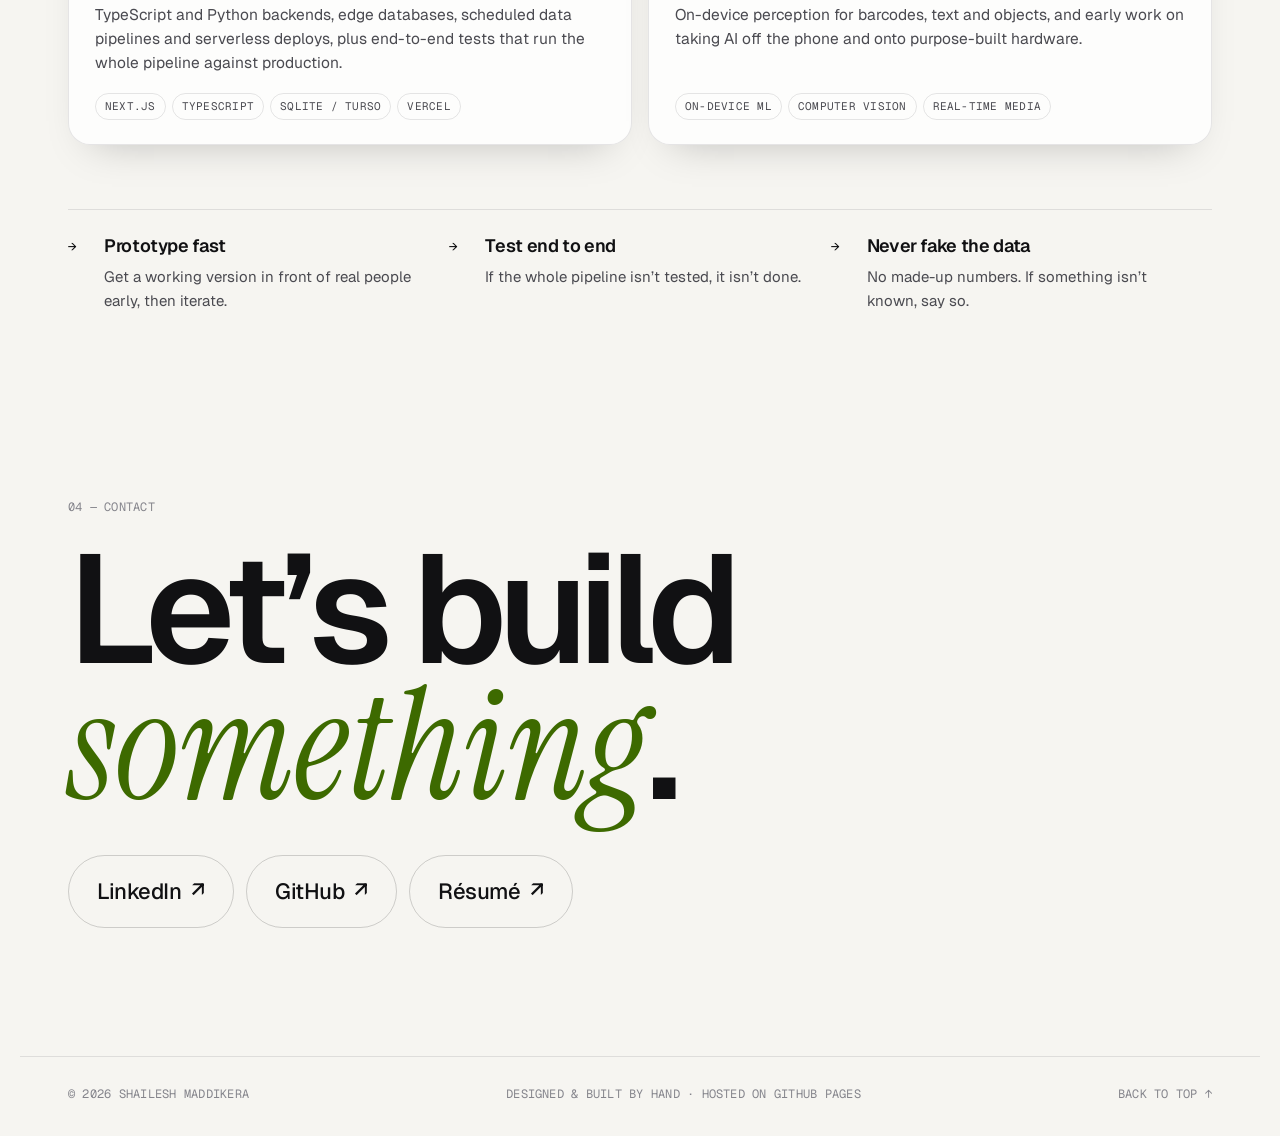
==== commit cc37a746: "Intro: darker and quieter: drifting smoke, letterbox and vignette, dim silver letters with no flashe" ====
--- a/index.html
+++ b/index.html
@@ -42,11 +42,16 @@
   <!-- ───────────── Intro ───────────── -->
   <div class="intro" id="intro" aria-hidden="true">
     <div class="intro-bg"></div>
-    <div class="intro-glow" id="introGlow"></div>
+    <div class="intro-glow"></div>
+    <canvas class="intro-smoke" id="smokeBack"></canvas>
     <div class="intro-corner tl mono">SM — Portfolio</div>
     <div class="intro-corner tr mono">©2026</div>
     <div class="intro-name" id="introName">Shailesh</div>
+    <canvas class="intro-smoke front" id="smokeFront"></canvas>
+    <div class="intro-vignette"></div>
     <div class="intro-fade" id="introFade"></div>
+    <div class="intro-bar top"></div>
+    <div class="intro-bar bottom"></div>
     <div class="intro-line"><i id="introLine"></i></div>
     <div class="intro-corner bl mono"><span id="introFont">Loading type</span></div>
     <div class="intro-corner br mono"><span id="introCount">000</span></div>
--- a/assets/style.css
+++ b/assets/style.css
@@ -80,25 +80,42 @@
 .intro { display: none; }
 html.js .intro {
   display: block; position: fixed; inset: 0; z-index: 90; cursor: pointer;
-  color: #f2f2f0;
-}
-.intro-bg { position: absolute; inset: 0; background: #0b0b0c; transform-origin: top; }
+  color: #ecece8;
+}
+.intro-bg { position: absolute; inset: 0; background: #070708; transform-origin: top; }
+/* One faint, cold light in the middle of the dark. */
 .intro-glow {
-  position: absolute; left: 50%; top: 50%; width: 80vmax; height: 40vmax; transform: translate(-50%, -50%);
-  background: radial-gradient(closest-side, rgba(200,245,66,.18), transparent); opacity: 0; pointer-events: none;
-}
-.intro-fade { position: absolute; inset: 0; background: #0b0b0c; opacity: 0; pointer-events: none; }
+  position: absolute; left: 50%; top: 52%; width: 90vmax; height: 55vmax; transform: translate(-50%, -50%);
+  background: radial-gradient(closest-side, rgba(190,198,214,.075), transparent); pointer-events: none;
+}
+.intro-smoke { position: absolute; inset: 0; width: 100%; height: 100%; pointer-events: none; transition: opacity .5s; }
+.intro-vignette {
+  position: absolute; inset: 0; pointer-events: none; transition: opacity .5s;
+  background: radial-gradient(ellipse 75% 70% at 50% 52%, transparent 35%, rgba(0,0,0,.55) 75%, rgba(0,0,0,.9) 100%);
+}
+.intro-fade { position: absolute; inset: 0; background: #050506; opacity: 0; pointer-events: none; }
+/* Letterbox. */
+.intro-bar {
+  position: absolute; left: 0; right: 0; height: 8vh; background: #000; pointer-events: none;
+  transform: scaleY(0); animation: barIn 1.2s cubic-bezier(.6,0,.2,1) .1s forwards;
+}
+.intro-bar.top { top: 0; transform-origin: top; }
+.intro-bar.bottom { bottom: 0; transform-origin: bottom; }
+@keyframes barIn { to { transform: scaleY(1); } }
+.intro.leaving .intro-smoke, .intro.leaving .intro-vignette, .intro.leaving .intro-glow { opacity: 0; }
+.intro.leaving .intro-bar { animation: none; transform: scaleY(0); transition: transform .5s cubic-bezier(.6,0,.2,1); }
 .intro-name {
   position: absolute; left: 50%; top: 50%; transform: translate(-50%, -50%);
   font-size: clamp(56px, 13vw, 200px); line-height: 1; white-space: nowrap;
   font-family: var(--sans); font-weight: 600; letter-spacing: -.045em;
   will-change: transform; perspective: 7em;
 }
-/* Camera (scripted flight) → tilt (cursor) → one 3D letter per character. All of it stays in 3D. */
+/* Camera (scripted flight) → tilt (cursor; mirrored for the view from behind) → one 3D letter per
+   character. All of it stays in 3D. */
 .intro-name .cam { position: relative; display: inline-block; transform-style: preserve-3d; }
 .intro-name .tilt {
   display: inline-flex; letter-spacing: 0; transform-style: preserve-3d;
-  transform: rotateX(var(--rx, 0deg)) rotateY(var(--ry, 0deg));
+  transform: scaleX(var(--sx, 1)) rotateX(var(--rx, 0deg)) rotateY(var(--ry, 0deg));
   transition: transform .8s cubic-bezier(.2,.7,.1,1);
 }
 .intro-name .letter { position: relative; display: inline-block; height: 1.2em; margin-right: -0.045em; transform-style: preserve-3d; }
@@ -107,62 +124,47 @@
   position: absolute; left: -.04em; right: -.04em; top: .14em; height: .92em; line-height: .92em;
   text-align: center; white-space: nowrap;
 }
-/* The outline each letter is built into. */
-.intro-name .bp { color: transparent; -webkit-text-stroke: .008em rgba(200,245,66,.9); opacity: .14; }
-/* A letter: a stack of slices, front face on top. */
+/* The faint outline each letter gathers into. */
+.intro-name .bp { color: transparent; -webkit-text-stroke: .006em rgba(220,224,232,.8); opacity: 0; }
+/* A letter: a stack of slices between a front and a back face. */
 .intro-name .x { position: absolute; inset: 0; transform-style: preserve-3d; }
 .intro-name .xl { transform: translateZ(calc(var(--k) * var(--d) * -1)); }
 /* Side slices keep a fixed, low resolution (cheap even in extreme close-ups); faces re-render sharp. */
 .intro-name .xl:not(.front) { will-change: transform; }
-/* A hair in front of the stack: a real 3D offset keeps the face on its own layer, drawn over the slices. */
-.intro-name .xl.front { color: #f2f2f0; transform: translateZ(.003em); }
-/* Switched on during the black frame (no transition: re-drawing big faces every frame is costly). */
-.intro.shine .intro-name .xl.front { text-shadow: 0 0 .14em rgba(255,255,255,.45), 0 0 .55em rgba(200,245,66,.22); }
-/* Floating embers and impact sparks, in the same 3D space. */
-.intro-name .embers, .intro-name .sparks { position: absolute; left: 50%; top: 50%; transform-style: preserve-3d; pointer-events: none; }
-.intro-name .sparks { top: 1em; }
+/* Each face sits a hair outside the stack: a real 3D offset keeps it on its own layer, drawn over the
+   slices (and still on top when the depth folds flat). */
+.intro-name .xl.front { color: #b4b4b0; transform: translateZ(.003em); }
+.intro-name .xl.back { color: #b4b4b0; transform: translateZ(calc(var(--k) * var(--d) * -1 - .003em)); }
+/* Switched on in the black (no transition: re-drawing big faces every frame is costly). */
+.intro.shine .intro-name .xl.front, .intro.shine .intro-name .xl.back { color: #e6e6e2; text-shadow: 0 0 .22em rgba(255,255,255,.16); }
+/* Dust hanging in the air, in the same 3D space. */
+.intro-name .embers { position: absolute; left: 50%; top: 50%; transform-style: preserve-3d; pointer-events: none; }
 .intro-name .ember {
-  position: absolute; width: 3px; height: 3px; border-radius: 50%; opacity: 0;
-  background: #eaffb0; box-shadow: 0 0 6px 1px rgba(200,245,66,.55);
-  animation: ember 6s linear infinite;
-}
-@keyframes ember { 0% { translate: 0 0; opacity: 0; } 15% { opacity: .85; } 80% { opacity: .5; } 100% { translate: .35em -2em; opacity: 0; } }
-.intro-name .spark {
-  position: absolute; width: .035em; height: .035em; border-radius: 50%;
-  background: #f4ffd0; box-shadow: 0 0 .05em .02em #c8f542;
-}
-/* A grid floor the word stands on; it reads as depth while the camera moves. */
-.intro-name .floor {
-  position: absolute; left: 50%; top: 50%; width: 13em; height: 13em; margin: -6.5em 0 0 -6.5em; pointer-events: none;
-  transform: translateY(.46em) rotateX(90deg);
-  background:
-    linear-gradient(rgba(255,255,255,.07) 2px, transparent 2px) 50% 50% / .5em .5em,
-    linear-gradient(90deg, rgba(255,255,255,.07) 2px, transparent 2px) 50% 50% / .5em .5em;
-  -webkit-mask-image: radial-gradient(closest-side, #000 10%, transparent);
-          mask-image: radial-gradient(closest-side, #000 10%, transparent);
-  transition: opacity .9s;
-}
-.intro.locked .intro-name .floor { opacity: 0; }
-/* A light sweeps across the finished name. */
+  position: absolute; width: 2px; height: 2px; border-radius: 50%; opacity: 0;
+  background: #a7a9ae; animation: ember 9s linear infinite;
+}
+@keyframes ember { 0% { translate: 0 0; opacity: 0; } 20% { opacity: .45; } 80% { opacity: .3; } 100% { translate: .25em -1.2em; opacity: 0; } }
+/* A faint light passes across the finished name. */
 .intro-name::after {
   content: ""; position: absolute; inset: -10% -8%; pointer-events: none; opacity: 0;
-  background: linear-gradient(100deg, transparent 38%, rgba(255,255,255,.95) 50%, transparent 62%);
+  background: linear-gradient(100deg, transparent 40%, rgba(255,255,255,.4) 50%, transparent 60%);
   mix-blend-mode: overlay; transform: translateX(-110%);
 }
-.intro.locked .intro-name::after { animation: sweep 1.1s cubic-bezier(.4,0,.2,1) forwards; }
+.intro.locked .intro-name::after { animation: sweep 1.6s cubic-bezier(.4,0,.2,1) forwards; }
 @keyframes sweep { 0% { opacity: 1; transform: translateX(-110%); } 100% { opacity: 1; transform: translateX(110%); } }
 
-.intro-line { position: absolute; left: 50%; top: calc(50% + clamp(56px, 10vw, 150px)); width: min(320px, 50vw); height: 1px; transform: translateX(-50%); background: #26262a; overflow: hidden; }
-.intro-line i { position: absolute; inset: 0; background: #c8f542; transform-origin: left; transform: scaleX(0); transition: transform .35s var(--ease); box-shadow: 0 0 12px #c8f542; }
+.intro-line, .intro-corner, .intro-hint { z-index: 2; }
+.intro-line { position: absolute; left: 50%; top: calc(50% + clamp(56px, 10vw, 150px)); width: min(320px, 50vw); height: 1px; transform: translateX(-50%); background: #1c1c20; overflow: hidden; }
+.intro-line i { position: absolute; inset: 0; background: #8d8f96; transform-origin: left; transform: scaleX(0); transition: transform .5s var(--ease); }
 .intro.leaving .intro-line { opacity: 0; transition: opacity .3s; }
-.intro-corner { position: absolute; color: #8a8a90; }
+.intro-corner { position: absolute; color: #5d5e64; }
 .intro-corner.tl { top: 22px; left: var(--gutter); }
 .intro-corner.tr { top: 22px; right: var(--gutter); }
 .intro-corner.bl { bottom: 22px; left: var(--gutter); min-width: 24ch; }
-.intro-corner.br { bottom: 22px; right: var(--gutter); font-size: 13px; color: #f2f2f0; }
+.intro-corner.br { bottom: 22px; right: var(--gutter); font-size: 13px; color: #9a9ba1; }
 .intro-hint {
-  position: absolute; bottom: 22px; left: 50%; transform: translateX(-50%); color: #55555b;
-  white-space: nowrap; opacity: 0; animation: fadeIn .6s 1.2s forwards;
+  position: absolute; bottom: 22px; left: 50%; transform: translateX(-50%); color: #3f4045;
+  white-space: nowrap; opacity: 0; animation: fadeIn .6s 1.6s forwards;
 }
 @media (max-width: 560px) { .intro-hint { display: none; } }
 .intro.leaving .intro-corner, .intro.leaving .intro-hint { opacity: 0; transition: opacity .3s; }
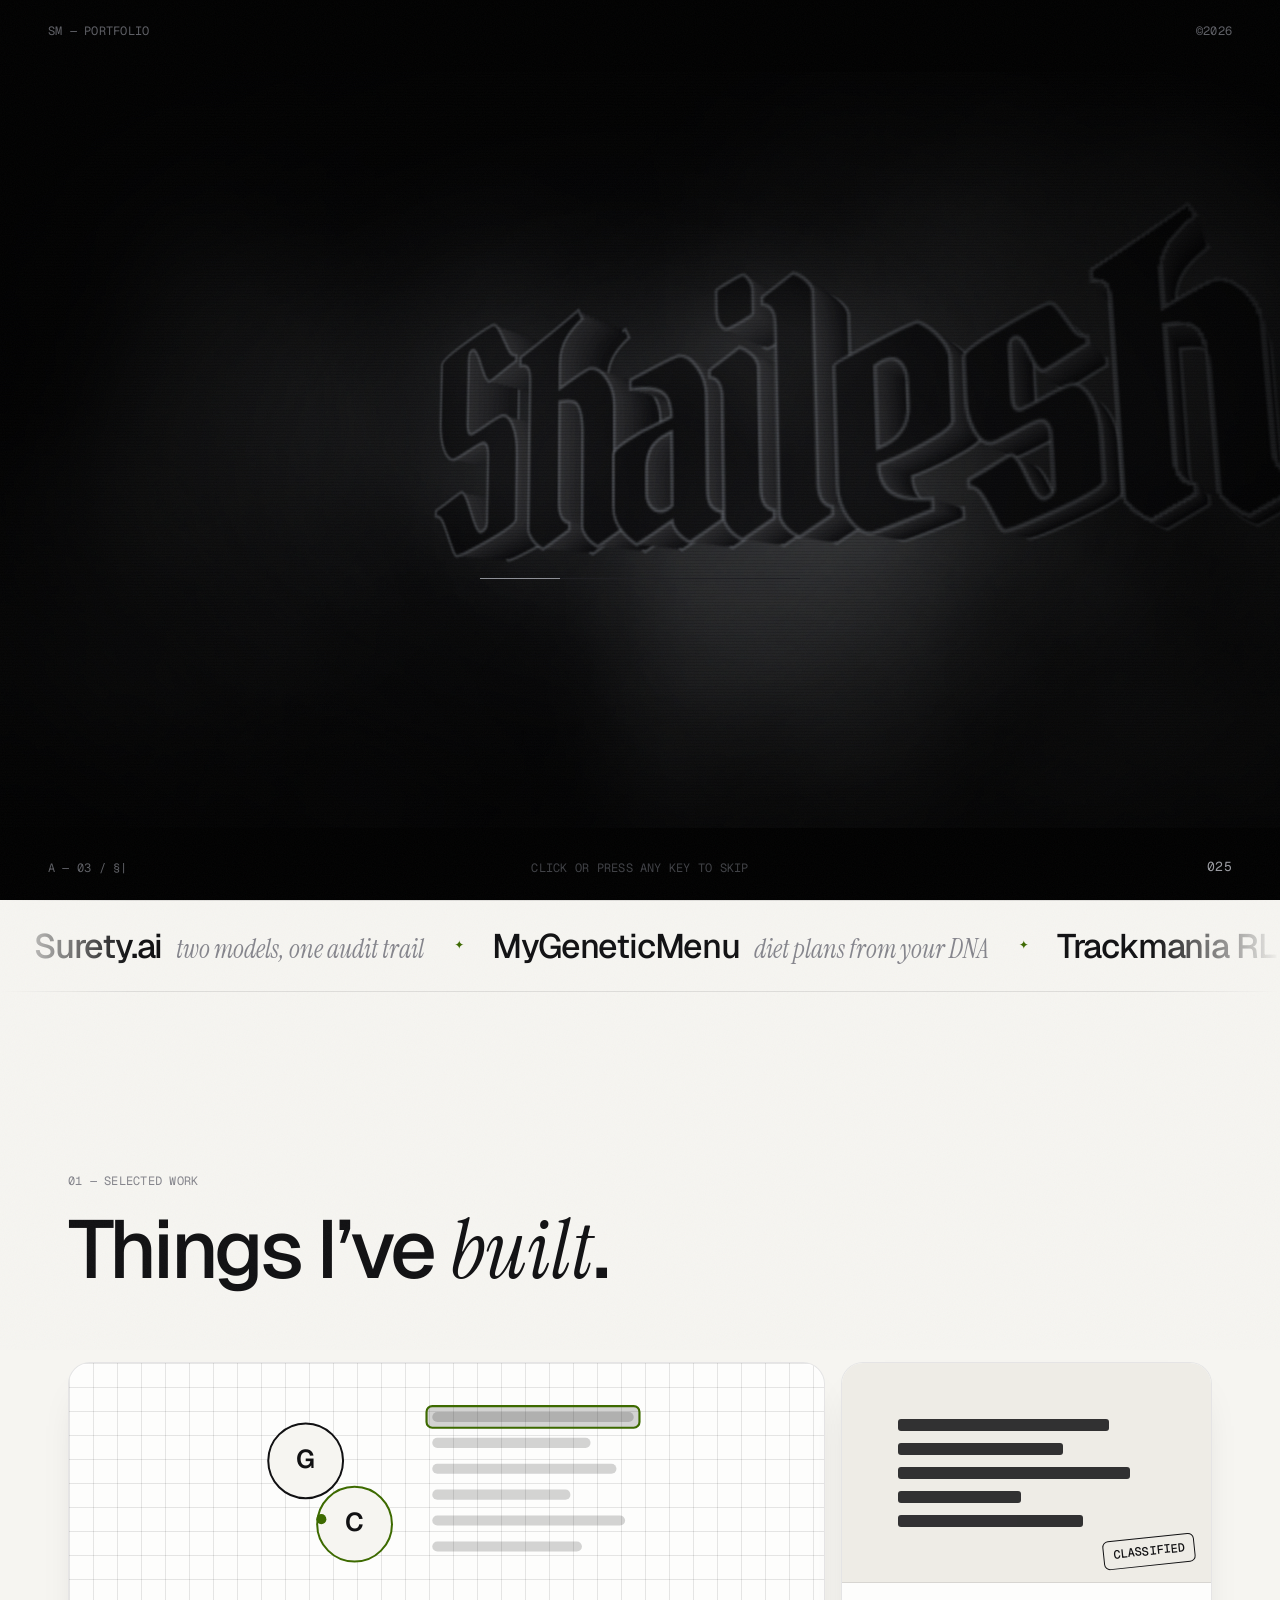
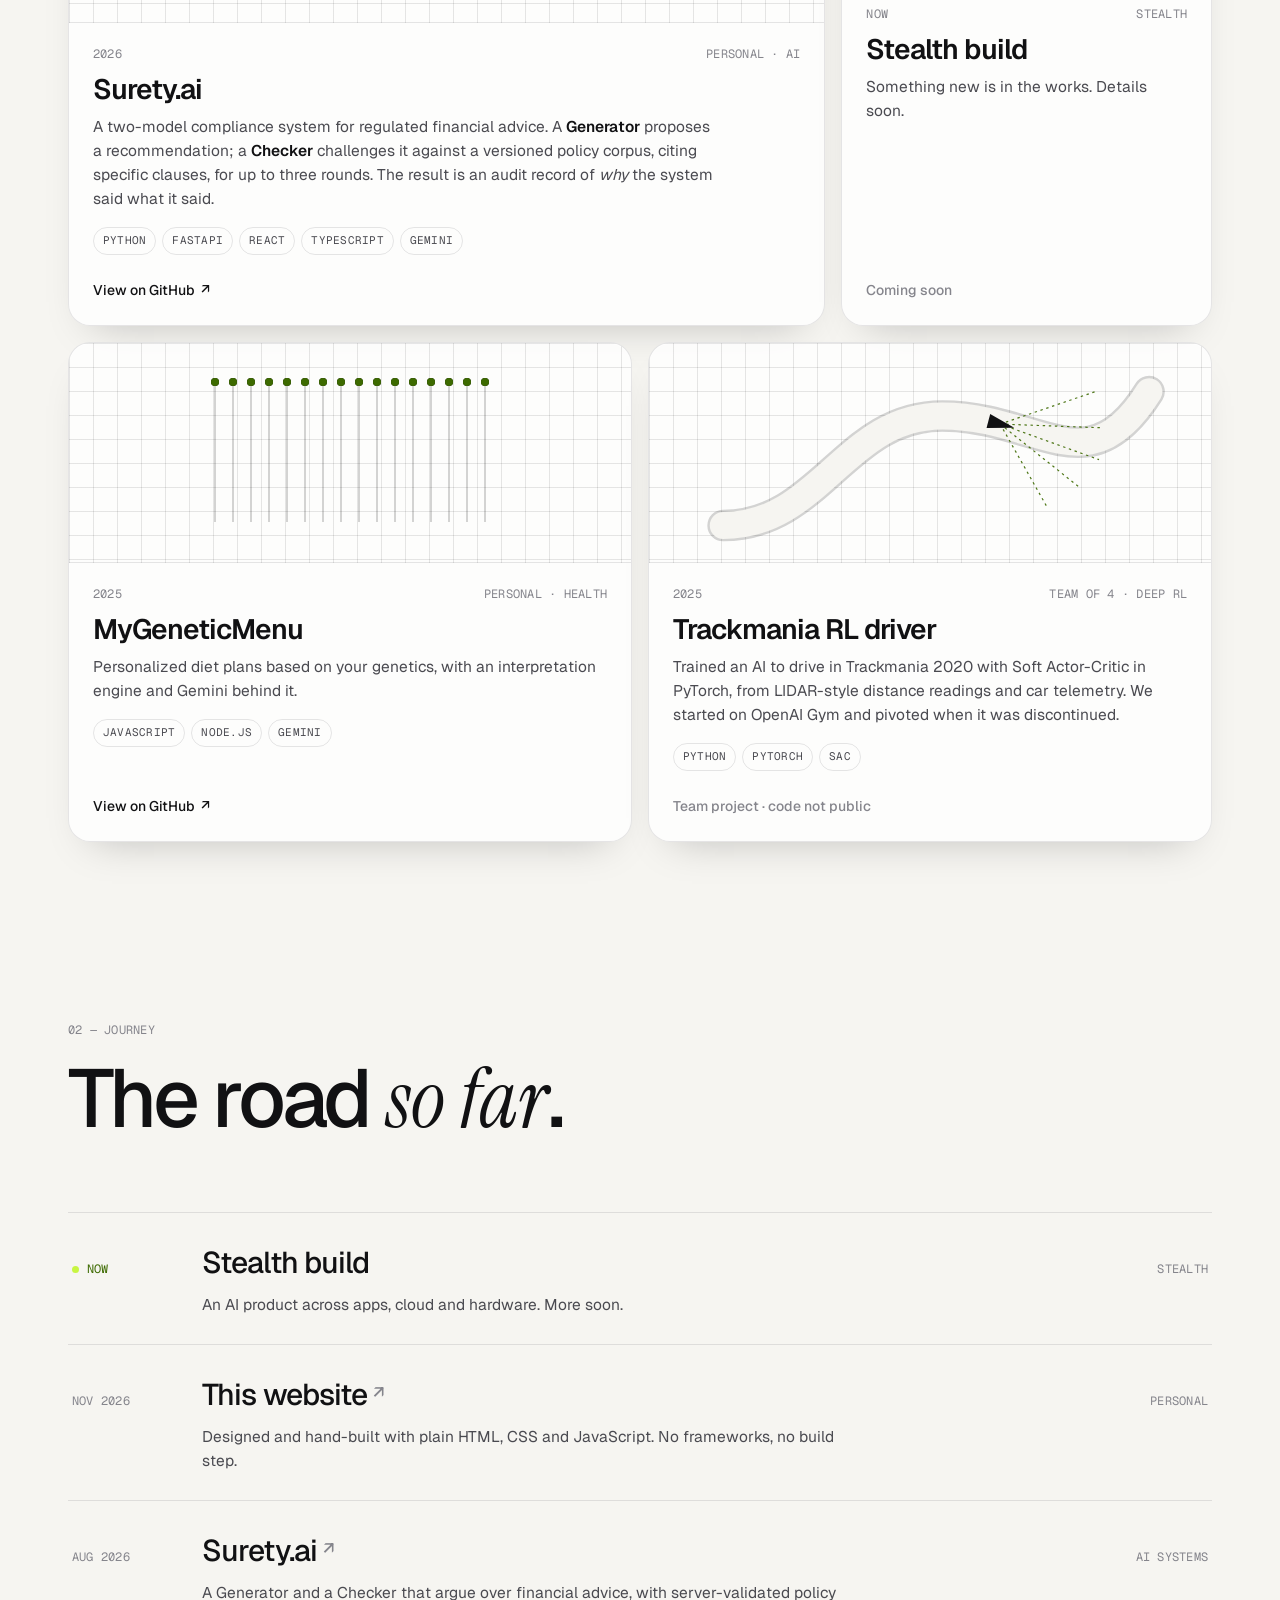
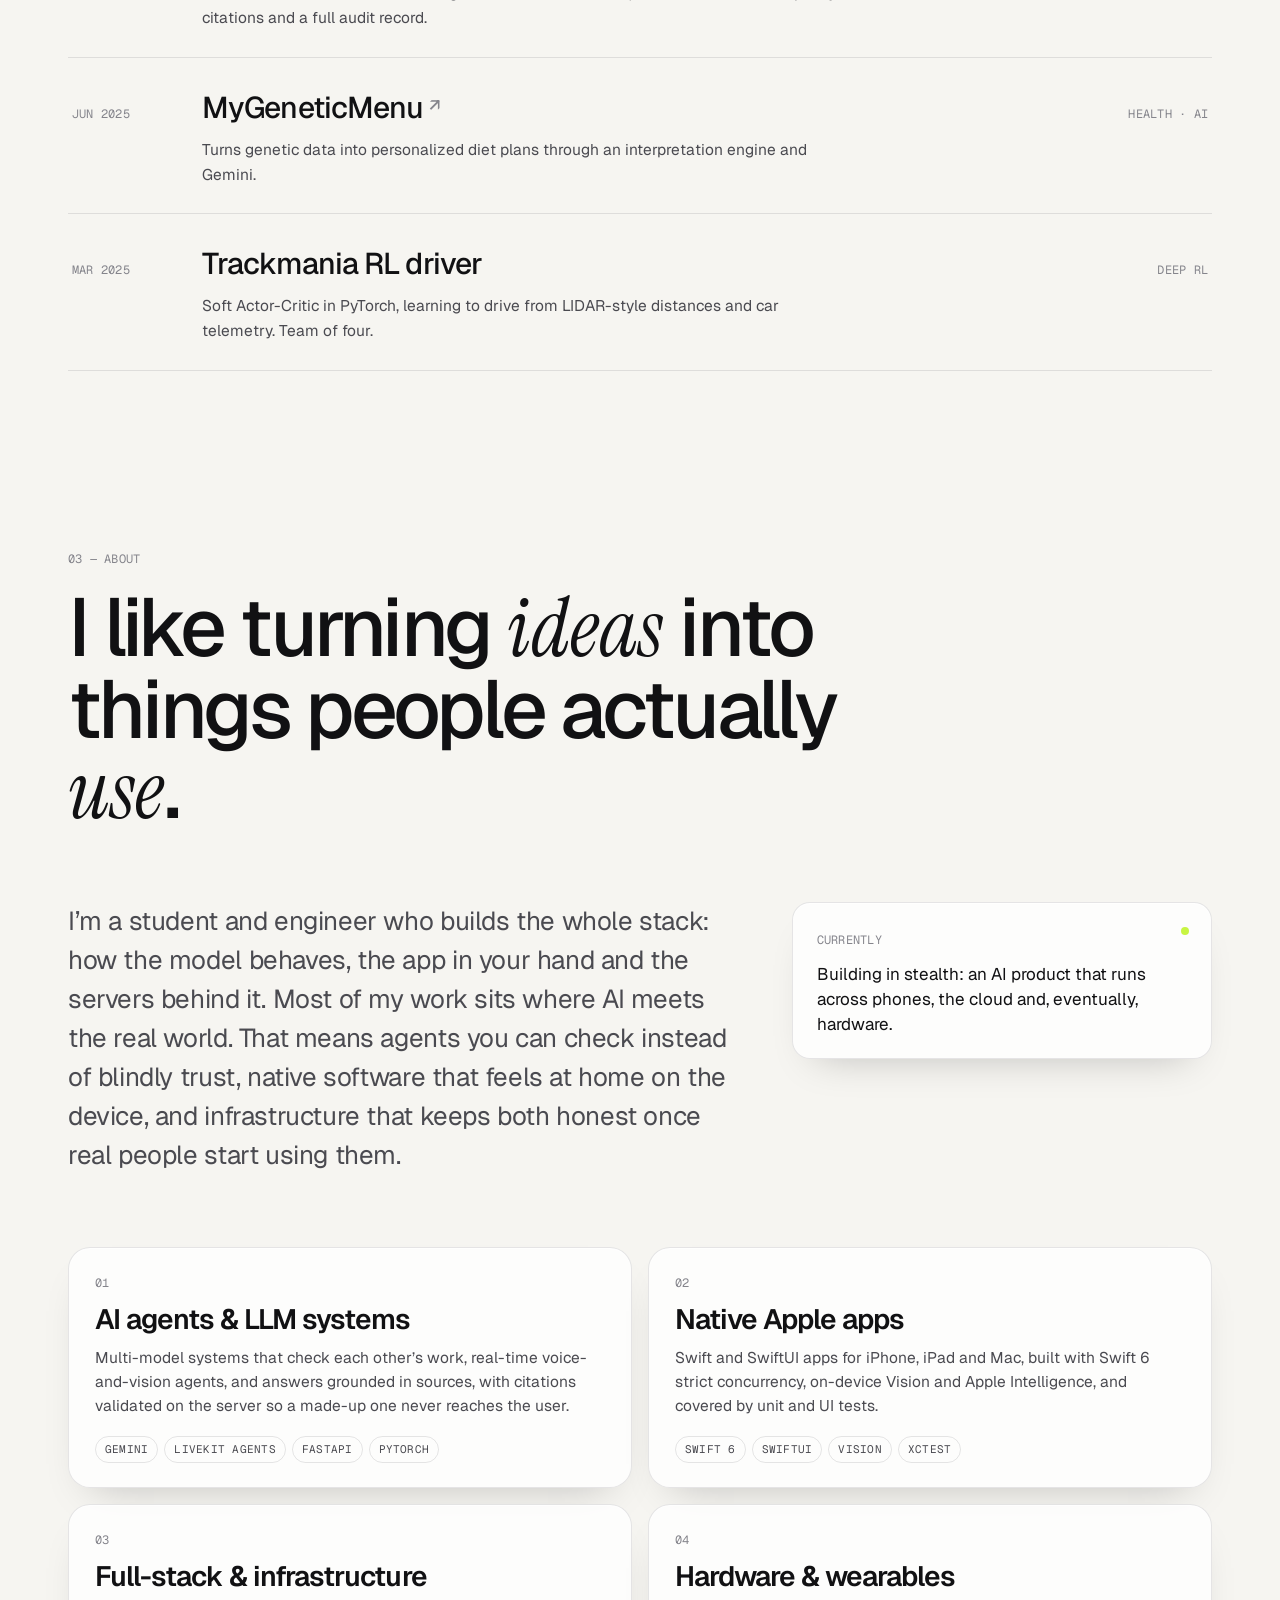
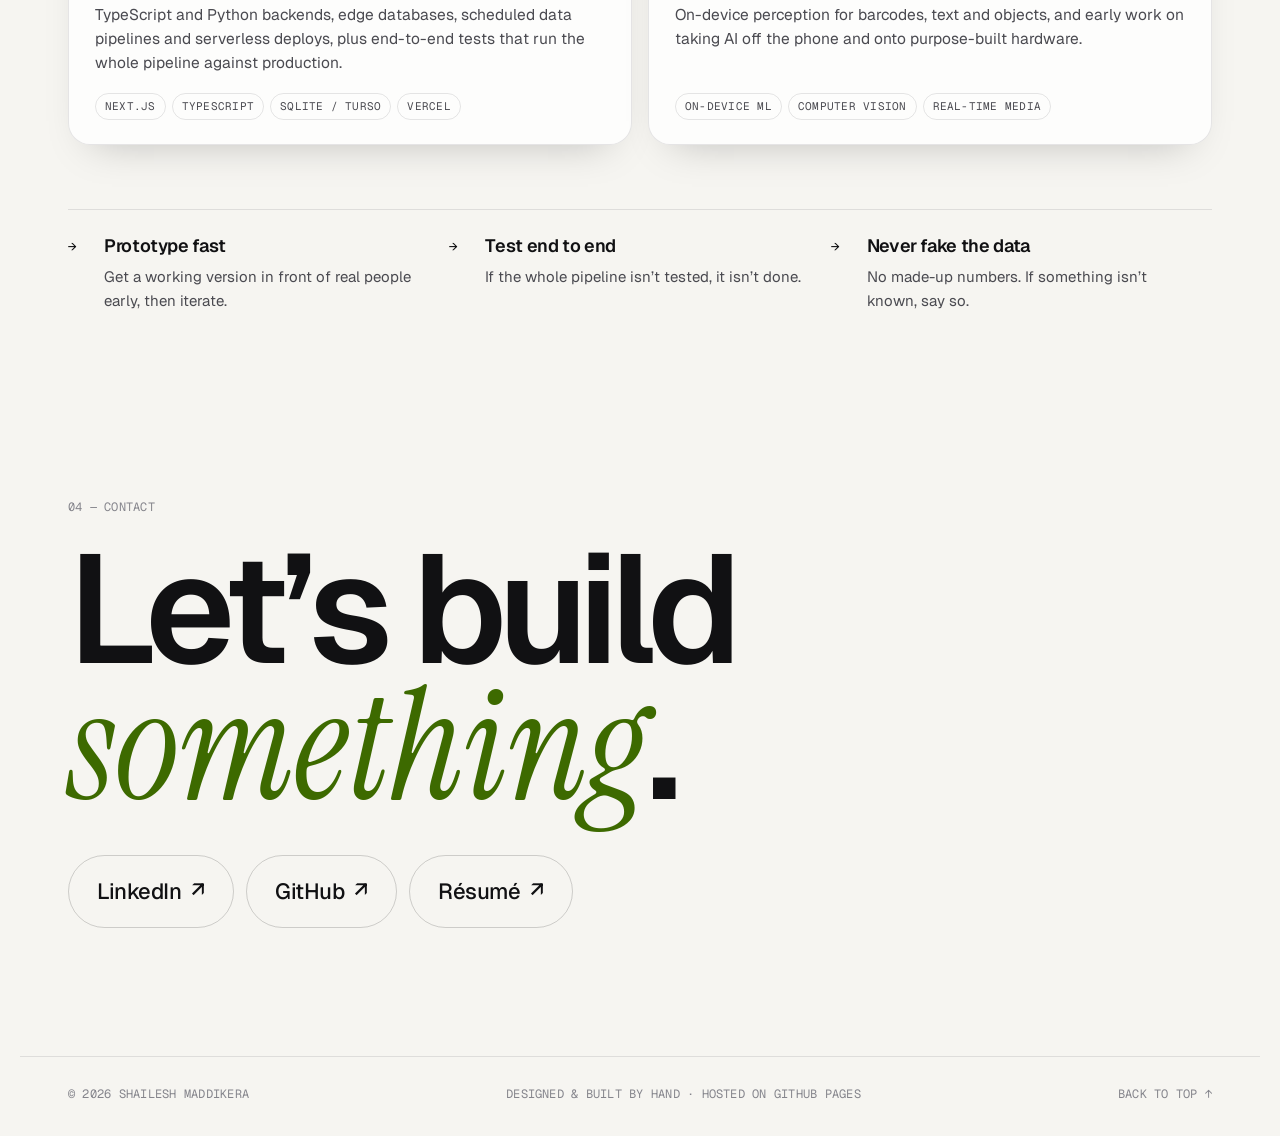
==== commit 7158f755: "Intro: black gothic letters, glitch, darkness closing in, long black beat Co-Authored-By: Claude Opu" ====
--- a/index.html
+++ b/index.html
@@ -35,7 +35,7 @@
   <link rel="preconnect" href="https://fonts.googleapis.com" />
   <link rel="preconnect" href="https://fonts.gstatic.com" crossorigin />
   <!-- Site type. -->
-  <link rel="stylesheet" href="https://fonts.googleapis.com/css2?family=Geist:wght@300..700&family=Geist+Mono:wght@400;500&family=Instrument+Serif:ital@0;1&display=swap" />
+  <link rel="stylesheet" href="https://fonts.googleapis.com/css2?family=Geist:wght@300..700&family=Geist+Mono:wght@400;500&family=Instrument+Serif:ital@0;1&family=Pirata+One&display=swap" />
   <link rel="stylesheet" href="assets/style.css" />
 </head>
 <body>
@@ -49,7 +49,10 @@
     <div class="intro-name" id="introName">Shailesh</div>
     <canvas class="intro-smoke front" id="smokeFront"></canvas>
     <div class="intro-vignette"></div>
+    <div class="intro-dark" id="introDark"></div>
+    <div class="intro-scan"></div>
     <div class="intro-fade" id="introFade"></div>
+    <div class="intro-ghost" id="introGhost">Shailesh</div>
     <div class="intro-bar top"></div>
     <div class="intro-bar bottom"></div>
     <div class="intro-line"><i id="introLine"></i></div>
--- a/assets/style.css
+++ b/assets/style.css
@@ -83,17 +83,42 @@
   color: #ecece8;
 }
 .intro-bg { position: absolute; inset: 0; background: #070708; transform-origin: top; }
-/* One faint, cold light in the middle of the dark. */
+/* One faint, cold light behind the word, flickering like it is failing. The black letters read
+   against it as silhouettes. */
 .intro-glow {
   position: absolute; left: 50%; top: 52%; width: 90vmax; height: 55vmax; transform: translate(-50%, -50%);
-  background: radial-gradient(closest-side, rgba(190,198,214,.075), transparent); pointer-events: none;
+  background: radial-gradient(closest-side, rgba(190,198,214,.11), rgba(190,198,214,.03) 55%, transparent); pointer-events: none;
+  animation: flicker 6.5s linear infinite;
+}
+.intro.shine .intro-glow { background: radial-gradient(closest-side, rgba(196,204,222,.16), rgba(190,198,214,.04) 55%, transparent); }
+@keyframes flicker {
+  0%, 31%, 34%, 36%, 71%, 100% { opacity: 1; }
+  32% { opacity: .45; } 35% { opacity: .7; } 72% { opacity: .55; } 73% { opacity: .9; } 74% { opacity: .4; }
 }
 .intro-smoke { position: absolute; inset: 0; width: 100%; height: 100%; pointer-events: none; transition: opacity .5s; }
 .intro-vignette {
   position: absolute; inset: 0; pointer-events: none; transition: opacity .5s;
   background: radial-gradient(ellipse 75% 70% at 50% 52%, transparent 35%, rgba(0,0,0,.55) 75%, rgba(0,0,0,.9) 100%);
 }
-.intro-fade { position: absolute; inset: 0; background: #050506; opacity: 0; pointer-events: none; }
+/* The dark closing in as the word is built. */
+.intro-dark {
+  position: absolute; inset: 0; pointer-events: none; opacity: 0;
+  background: radial-gradient(ellipse 48% 42% at 50% 52%, rgba(0,0,0,.35), rgba(0,0,0,.85) 70%, #000 100%);
+}
+.intro-scan {
+  position: absolute; inset: 0; pointer-events: none; opacity: .55; transition: opacity .5s;
+  background: repeating-linear-gradient(0deg, rgba(0,0,0,.22) 0 1px, transparent 1px 3px);
+}
+/* Black: over everything, the corner text too. */
+.intro-fade { position: absolute; inset: 0; background: #000; opacity: 0; pointer-events: none; z-index: 3; }
+/* A name that flickers once in the black. */
+.intro-ghost {
+  position: absolute; left: 50%; top: 50%; transform: translate(-50%, -50%); z-index: 4; opacity: 0; pointer-events: none;
+  font: 400 clamp(56px, 13vw, 200px)/1 "Pirata One", var(--serif); white-space: nowrap; color: #120607;
+  -webkit-text-stroke: .008em rgba(150,24,34,.7);
+  text-shadow: -.045em 0 rgba(200,30,45,.45), .035em 0 rgba(70,200,240,.25);
+  clip-path: inset(18% 0 8% 0);
+}
 /* Letterbox. */
 .intro-bar {
   position: absolute; left: 0; right: 0; height: 8vh; background: #000; pointer-events: none;
@@ -102,7 +127,7 @@
 .intro-bar.top { top: 0; transform-origin: top; }
 .intro-bar.bottom { bottom: 0; transform-origin: bottom; }
 @keyframes barIn { to { transform: scaleY(1); } }
-.intro.leaving .intro-smoke, .intro.leaving .intro-vignette, .intro.leaving .intro-glow { opacity: 0; }
+.intro.leaving .intro-smoke, .intro.leaving .intro-vignette, .intro.leaving .intro-glow, .intro.leaving .intro-scan { opacity: 0; }
 .intro.leaving .intro-bar { animation: none; transform: scaleY(0); transition: transform .5s cubic-bezier(.6,0,.2,1); }
 .intro-name {
   position: absolute; left: 50%; top: 50%; transform: translate(-50%, -50%);
@@ -124,8 +149,8 @@
   position: absolute; left: -.04em; right: -.04em; top: .14em; height: .92em; line-height: .92em;
   text-align: center; white-space: nowrap;
 }
-/* The faint outline each letter gathers into. */
-.intro-name .bp { color: transparent; -webkit-text-stroke: .006em rgba(220,224,232,.8); opacity: 0; }
+/* The faint outline each letter gathers into: a thin crimson trace. */
+.intro-name .bp { color: transparent; -webkit-text-stroke: .007em rgba(190,34,48,.85); opacity: 0; }
 /* A letter: a stack of slices between a front and a back face. */
 .intro-name .x { position: absolute; inset: 0; transform-style: preserve-3d; }
 .intro-name .xl { transform: translateZ(calc(var(--k) * var(--d) * -1)); }
@@ -133,10 +158,58 @@
 .intro-name .xl:not(.front) { will-change: transform; }
 /* Each face sits a hair outside the stack: a real 3D offset keeps it on its own layer, drawn over the
    slices (and still on top when the depth folds flat). */
-.intro-name .xl.front { color: #b4b4b0; transform: translateZ(.003em); }
-.intro-name .xl.back { color: #b4b4b0; transform: translateZ(calc(var(--k) * var(--d) * -1 - .003em)); }
-/* Switched on in the black (no transition: re-drawing big faces every frame is costly). */
-.intro.shine .intro-name .xl.front, .intro.shine .intro-name .xl.back { color: #e6e6e2; text-shadow: 0 0 .22em rgba(255,255,255,.16); }
+/* Black faces, only their edges catching the light. */
+.intro-name .xl.front, .intro-name .xl.back { color: #08080a; -webkit-text-stroke: .009em rgba(150,155,166,.5); }
+.intro-name .xl.front { transform: translateZ(.003em); }
+.intro-name .xl.back { transform: translateZ(calc(var(--k) * var(--d) * -1 - .003em)); }
+/* Switched on in the black (no transition: re-drawing big faces every frame is costly): a cold
+   halo behind the black word, like an eclipse. */
+.intro.shine .intro-name .xl.front, .intro.shine .intro-name .xl.back {
+  -webkit-text-stroke-color: rgba(205,210,222,.62); text-shadow: 0 0 .28em rgba(186,196,220,.2), 0 0 .05em rgba(210,216,230,.22);
+}
+/* Glitch: red and cyan copies torn into bands, and the letter jumping sideways. */
+/* ::before: red and cyan fringes behind the letter. ::after: a torn band of the letter itself,
+   shifted sideways. */
+.intro-name .xl.front::before, .intro-name .xl.front::after {
+  content: attr(data-ch); position: absolute; inset: 0; opacity: 0; pointer-events: none;
+}
+.intro-name .xl.front::before {
+  z-index: -1; color: transparent; -webkit-text-stroke: 0;
+  text-shadow: -.035em 0 rgba(214,28,48,.85), .03em 0 rgba(80,206,250,.6);
+}
+.intro-name .xl.front::after { text-shadow: -.025em 0 rgba(214,28,48,.7), .02em 0 rgba(80,206,250,.45); }
+.intro-name .letter.gl .xl.front::before { animation: glF .3s steps(1, end) both; }
+.intro-name .letter.gl .xl.front::after { animation: glR .3s steps(1, end) both; }
+.intro-name .letter.gl .x { animation: glJ .3s steps(1, end) both; }
+.intro-name .letter.gl2 .xl.front::before { animation: glF .22s steps(1, end) both; }
+.intro-name .letter.gl2 .xl.front::after { animation: glC .22s steps(1, end) both; }
+.intro-name .letter.gl2 .x { animation: glJ .22s steps(1, end) reverse both; }
+@keyframes glR {
+  0% { opacity: 1; translate: -.06em 0; clip-path: inset(12% 0 62% 0); }
+  17% { translate: .08em 0; clip-path: inset(48% 0 30% 0); }
+  34% { translate: -.03em 0; clip-path: inset(70% 0 6% 0); }
+  50% { opacity: 1; translate: .05em 0; clip-path: inset(24% 0 52% 0); }
+  67% { opacity: 0; }
+  84% { opacity: 1; translate: -.025em 0; clip-path: inset(0 0 78% 0); }
+  100% { opacity: 0; }
+}
+@keyframes glC {
+  0% { opacity: 1; translate: .05em 0; clip-path: inset(56% 0 20% 0); }
+  17% { translate: -.06em 0; clip-path: inset(8% 0 70% 0); }
+  34% { opacity: 0; }
+  50% { opacity: 1; translate: -.04em 0; clip-path: inset(38% 0 40% 0); }
+  67% { translate: .03em 0; clip-path: inset(80% 0 0 0); }
+  84% { opacity: 0; }
+  100% { opacity: 0; }
+}
+@keyframes glF {
+  0% { opacity: 1; translate: -.02em 0; } 17% { translate: .03em 0; } 34% { translate: -.01em 0; }
+  50% { translate: .02em 0; } 67% { opacity: .6; translate: 0 0; } 84% { opacity: 1; translate: -.015em 0; } 100% { opacity: 0; }
+}
+@keyframes glJ {
+  0% { translate: .035em 0; } 17% { translate: -.05em 0; } 34% { translate: 0 0; }
+  50% { translate: .025em 0; } 67% { translate: -.015em 0; } 84%, 100% { translate: 0 0; }
+}
 /* Dust hanging in the air, in the same 3D space. */
 .intro-name .embers { position: absolute; left: 50%; top: 50%; transform-style: preserve-3d; pointer-events: none; }
 .intro-name .ember {
